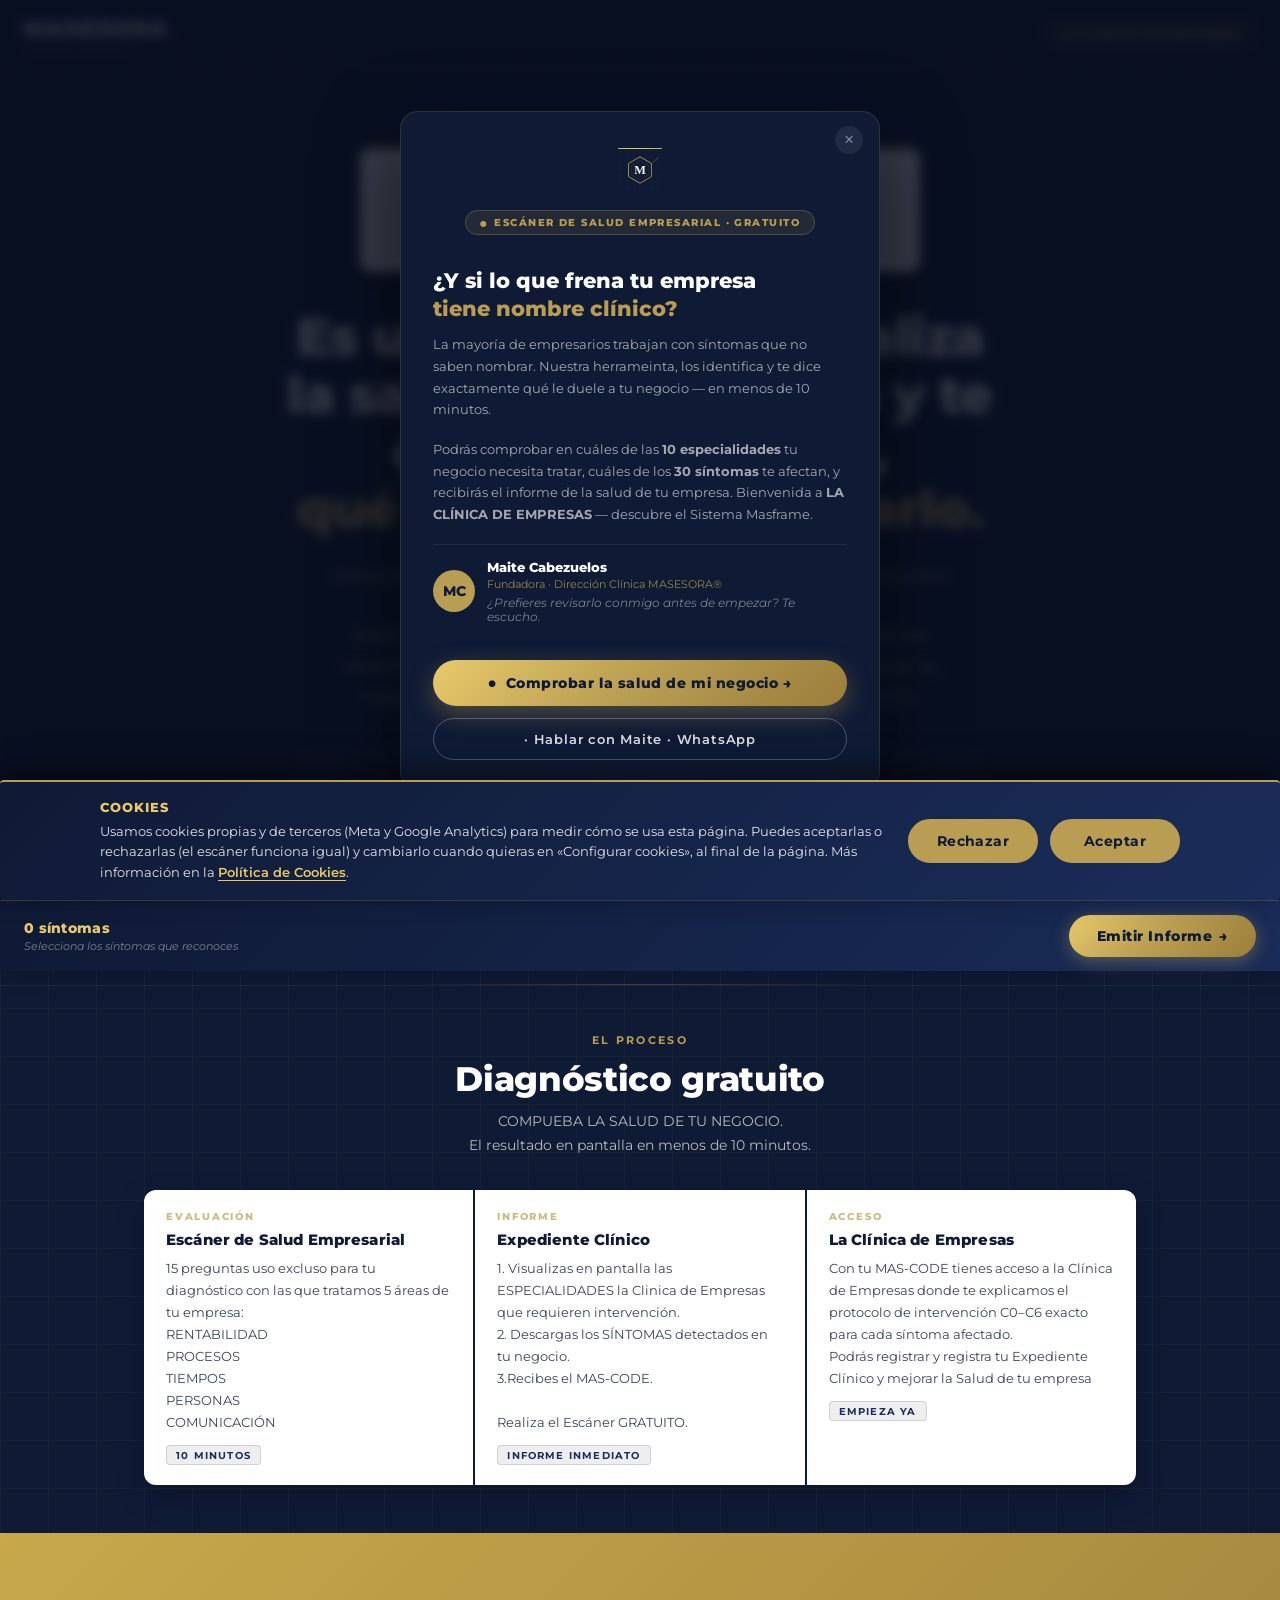
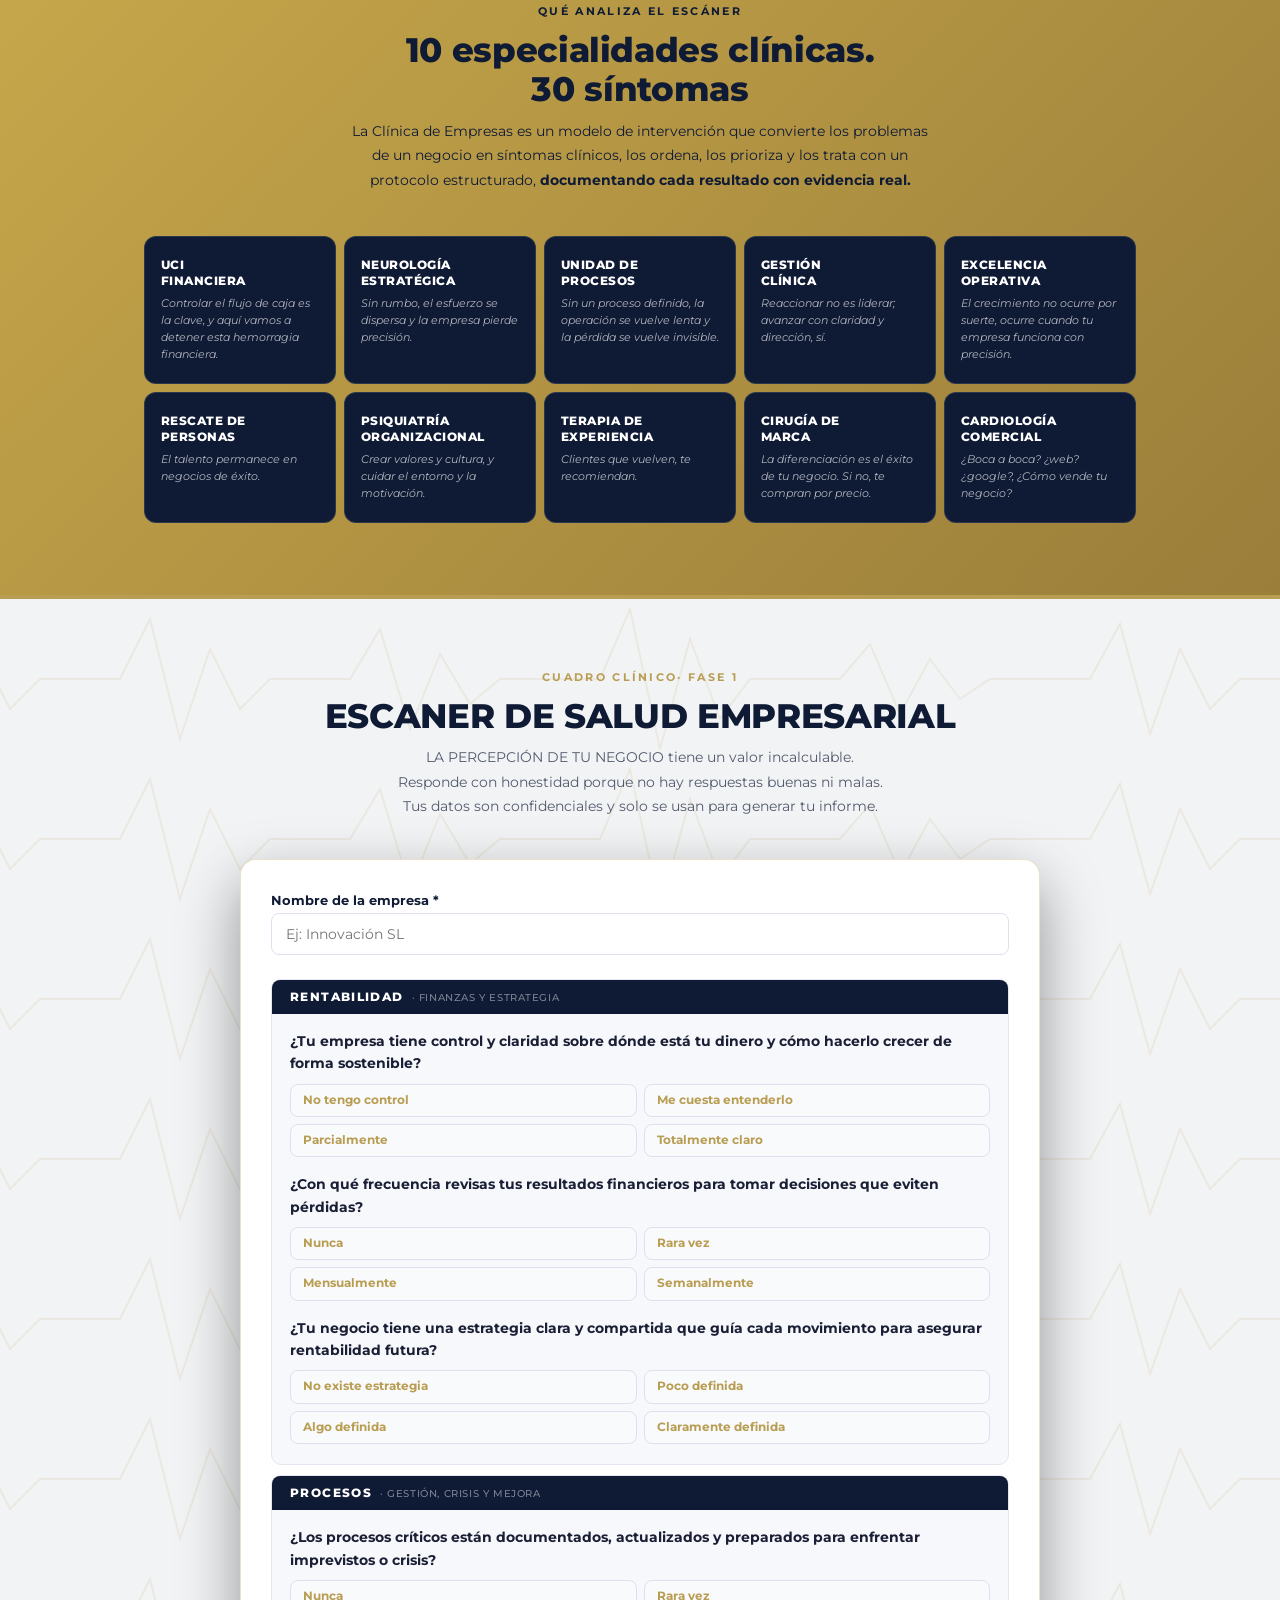
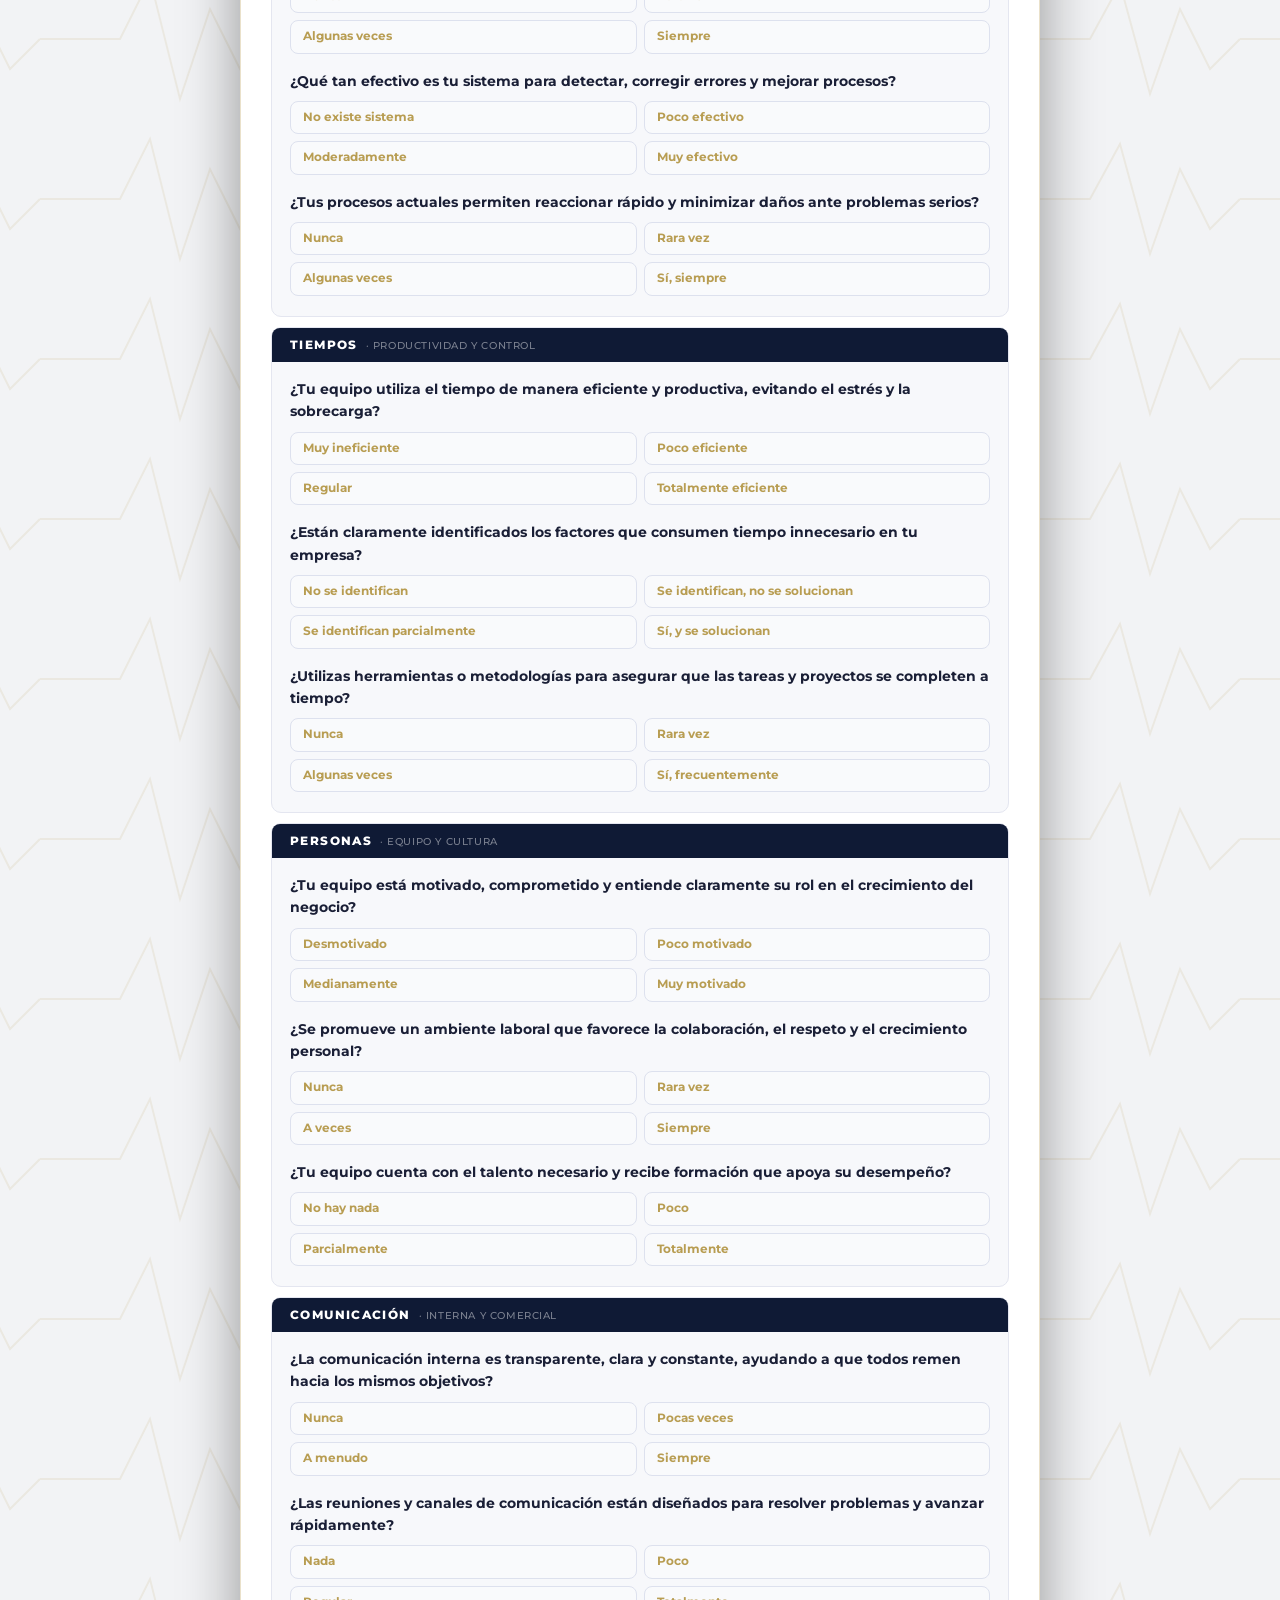
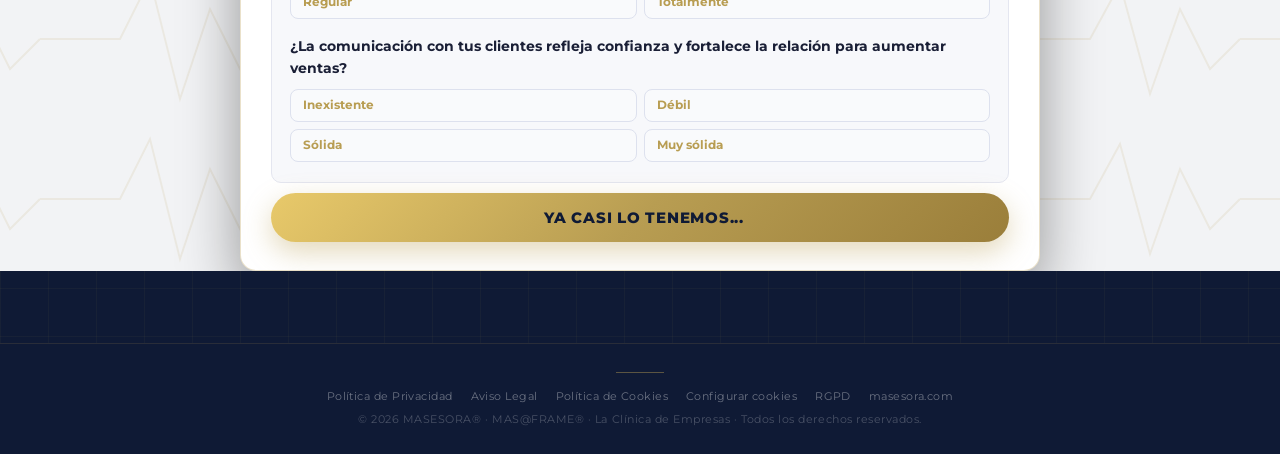
==== index.html @ 1d8f915e "fix(ese): ese_sid y los avisos de abandono solo con cookies aceptadas; empresa, email y facturacion " ====
<!DOCTYPE html>
<html lang="es">
<head>
  <meta charset="UTF-8" />
  <meta name="viewport" content="width=device-width, initial-scale=1" />
  <title>MAS@FRAME® · Escáner de Salud Empresarial — La Clínica de Empresas</title>
  <meta name="description" content="Diagnostica la salud de tu empresa en 10 minutos. 10 especialidades clínicas, informe detallado y protocolo de intervención C0–C6 gratuito. MAS@FRAME® · MASESORA®.">
  <!-- Canonical -->
  <link rel="canonical" href="https://ese-cc2u.onrender.com">

  <!-- Open Graph -->
  <meta property="og:type"        content="website">
  <meta property="og:site_name"   content="MASESORA · La Clínica de Empresas">
  <meta property="og:title"       content="MAS@FRAME® · Escáner de Salud Empresarial">
  <meta property="og:description" content="Diagnostica tu empresa en 10 minutos. 10 especialidades clínicas, informe con síntomas detectados y protocolo de intervención C0–C6. Gratuito.">
  <meta property="og:url"         content="https://ese-cc2u.onrender.com">
  <meta property="og:image"       content="https://ese-cc2u.onrender.com/social-card.png">
  <meta property="og:image:type"  content="image/png">
  <meta property="og:image:width" content="1200">
  <meta property="og:image:height"content="630">
  <meta property="og:image:alt"   content="MAS@FRAME® · Escáner de Salud Empresarial — La Clínica de Empresas">
  <meta property="og:locale"      content="es_ES">

  <!-- Twitter / X -->
  <meta name="twitter:card"        content="summary_large_image">
  <meta name="twitter:title"       content="MAS@FRAME® · Escáner de Salud Empresarial">
  <meta name="twitter:description" content="Diagnostica tu empresa en 10 minutos. 10 especialidades clínicas, informe con síntomas detectados y protocolo de intervención C0–C6. Gratuito.">
  <meta name="twitter:image"       content="https://ese-cc2u.onrender.com/social-card.png">
  <meta name="twitter:image:alt"   content="MAS@FRAME® · Escáner de Salud Empresarial">

  <!-- Theme & favicon -->
  <meta name="theme-color" content="#0F1A35">
  <link rel="icon" type="image/svg+xml" href="data:image/svg+xml,%3Csvg viewBox='0 0 100 100' xmlns='http://www.w3.org/2000/svg'%3E%3Cdefs%3E%3ClinearGradient id='g' x1='0%25' y1='100%25' x2='100%25' y2='0%25'%3E%3Cstop offset='0%25' stop-color='%239A7E3A'/%3E%3Cstop offset='50%25' stop-color='%23E8C96A'/%3E%3Cstop offset='100%25' stop-color='%23C8A84B'/%3E%3C/linearGradient%3E%3C/defs%3E%3Crect width='100' height='100' fill='%230F1A35' rx='20'/%3E%3Cpath d='M 10,78 C 10,78 13,22 24,22 C 35,22 38,58 50,58 C 62,58 65,22 76,22 C 87,22 89,78 89,78' fill='none' stroke='url(%23g)' stroke-width='5.5' stroke-linecap='round'/%3E%3C/svg%3E">

  <!-- Preload hero asset -->
  <link rel="preload" href="masframe-logo-light.svg" as="image" type="image/svg+xml">

  <!-- Fonts -->
  <link rel="preconnect" href="https://fonts.googleapis.com">
  <link rel="preconnect" href="https://fonts.gstatic.com" crossorigin>
  <link href="https://fonts.googleapis.com/css2?family=Montserrat:wght@400;500;600;700;800&display=swap" rel="stylesheet">

  <!-- Schema.org JSON-LD -->
  <script type="application/ld+json">
  {
    "@context": "https://schema.org",
    "@type": "Service",
    "name": "Escáner de Salud Empresarial MAS@FRAME®",
    "alternateName": "ESE · MAS@FRAME®",
    "description": "Diagnóstico clínico empresarial gratuito. Evalúa 10 especialidades, detecta síntomas y emite un protocolo de intervención C0–C6 personalizado.",
    "url": "https://ese-cc2u.onrender.com",
    "provider": {
      "@type": "Organization",
      "name": "MASESORA",
      "alternateName": "La Clínica de Empresas",
      "url": "https://ese-cc2u.onrender.com"
    },
    "serviceType": "Consultoría empresarial",
    "areaServed": {
      "@type": "Place",
      "name": "España"
    },
    "offers": {
      "@type": "Offer",
      "price": "0",
      "priceCurrency": "EUR",
      "availability": "https://schema.org/InStock"
    },
    "inLanguage": "es"
  }
  </script>

  <style>
/* ── TOKENS ─────────────────────────────────────────── */
:root {
  --navy:        #0F1A35;
  --navy2:       #1a2d5a;
  --gold:        #B89D52;
  --gold-l:      #D4B96A;
  --gold-s:      #E8C96A;
  --gold-d:      #9A7E3A;
  --gold-a11y:   #7A6428; /* gold sobre fondo claro — ratio 5.6:1 sobre blanco, pasa WCAG AA */
  --white:       #FFFFFF;
  --danger:      #d90033;
  --warn:        #fa8128;
  --ok:          #21ae52;
  --r:           12px;
  --font:        'Montserrat', system-ui, sans-serif;
}

/* ── SKIP NAV ────────────────────────────────────────── */
.skip-nav {
  position: absolute; top: -100px; left: 16px; z-index: 9999;
  background: var(--gold); color: var(--navy);
  font-size: .82rem; font-weight: 800; padding: 10px 18px;
  border-radius: 0 0 8px 8px; text-decoration: none;
  transition: top .18s;
}
.skip-nav:focus { top: 0; }

/* ── RESET ───────────────────────────────────────────── */
*, *::before, *::after { box-sizing: border-box; margin: 0; padding: 0; }
html { scroll-behavior: smooth; }

/* ── FOCUS VISIBLE ───────────────────────────────────── */
:focus-visible {
  outline: 2.5px solid var(--gold);
  outline-offset: 3px;
  border-radius: 4px;
}
body {
  background: var(--navy);
  background-image:
    linear-gradient(rgba(184,157,82,.05) 1px, transparent 1px),
    linear-gradient(90deg, rgba(184,157,82,.05) 1px, transparent 1px);
  background-size: 48px 48px;
  font-family: var(--font);
  color: var(--white);
  -webkit-font-smoothing: antialiased;
}
button { font-family: var(--font); cursor: pointer; }
a { text-decoration: none; }

/* ── ANIMATIONS ──────────────────────────────────────── */
@keyframes fadeUp    { from{opacity:0;transform:translateY(14px)} to{opacity:1;transform:translateY(0)} }
@keyframes waveDraw  { 0%{stroke-dashoffset:400;opacity:.3} 40%{opacity:1} 100%{stroke-dashoffset:0;opacity:.85} }
@keyframes waveDrawEco{0%{stroke-dashoffset:380;opacity:0}30%{opacity:.18}100%{stroke-dashoffset:0;opacity:.18}}
@keyframes pulseOrigin{0%,100%{r:5;opacity:.8}50%{r:7;opacity:1}}
@keyframes riseImpulse{0%{stroke-dashoffset:80;opacity:0}60%{opacity:0}100%{stroke-dashoffset:0;opacity:.75}}
@keyframes floatWave {0%,100%{transform:translateY(0)}50%{transform:translateY(-5px)}}
@keyframes spin      { to{transform:rotate(360deg)} }
@keyframes dotPulse  {0%,80%,100%{opacity:.3}40%{opacity:1}}
@keyframes bounce    {0%,100%{transform:translateY(0)}50%{transform:translateY(6px)}}
@keyframes shimmer   {0%{background-position:-400px 0}100%{background-position:400px 0}}

/* ── NAVBAR ──────────────────────────────────────────── */
.navbar {
  background: var(--navy);
  border-bottom: 1px solid rgba(184,157,82,.2);
  padding: 0 24px;
  height: 68px;
  display: flex; align-items: center; justify-content: space-between;
  position: sticky; top: 0; z-index: 900;
}
.nav-logo { display:flex; align-items:center; }
.nav-logo svg { height: 44px; width: auto; }
.nav-badge {
  padding: 5px 14px; border-radius: 999px;
  border: 1px solid rgba(184,157,82,.4);
  color: var(--gold-l); font-size: .7rem; font-weight: 700;
  letter-spacing: .12em; text-transform: uppercase;
  background: rgba(184,157,82,.08);
}

/* ── HERO ────────────────────────────────────────────── */
.hero {
  padding: 80px 24px 72px;
  max-width: 780px; margin: 0 auto;
  text-align: center;
  animation: fadeUp .7s ease both;
}
.hero-eyebrow {
  display: inline-block;
  font-size: .68rem; font-weight: 700; letter-spacing: .22em;
  text-transform: uppercase; color: var(--gold);
  margin-bottom: 24px;
  padding: 5px 16px; border-radius: 999px;
  border: 1px solid rgba(184,157,82,.3);
  background: rgba(184,157,82,.06);
}
.hero h1 {
  font-size: clamp(2rem, 4.5vw, 3.2rem);
  font-weight: 800; line-height: 1.12;
  letter-spacing: -.01em; color: var(--white);
  margin-bottom: 22px;
}
.hero h1 .gold { color: var(--gold-l); }
.hero-sub {
  font-size: clamp(.9rem, 1.5vw, 1.05rem);
  color: rgba(255,255,255,.78); line-height: 1.8;
  max-width: 620px; margin: 0 auto 40px;
}
.hero-masframe-logo {
  width: min(100%, 560px);
  height: auto;
  display: block;
  margin: 0 auto 36px;
  border-radius: 10px;
  box-shadow: 0 8px 32px rgba(0,0,0,.3);
}
.hero-scroll {
  display: inline-flex; flex-direction: column; align-items: center; gap: 10px;
  color: var(--gold-l); font-size: 1.00rem; letter-spacing: .18em;
  text-transform: uppercase; font-weight: 800;
}
.hero-scroll-arrow {
  width: 60px; height: 60px; border-radius: 50%;
  border: 1.5px solid var(--gold);
  background: rgba(184,157,82,.1);
  display: flex; align-items: center; justify-content: center;
  color: var(--gold); font-size: 2.0rem;
  animation: bounce 2s ease-in-out infinite;
}
.hero-divider {
  height: 1px;
  background: linear-gradient(90deg, transparent, rgba(184,157,82,.3), transparent);
  margin: 0 auto; max-width: 480px;
}

/* ── SECTION COMMONS ─────────────────────────────────── */
.section-inner { max-width: 1040px; margin: 0 auto; padding: 0 24px; width: 100%; box-sizing: border-box; }
.section-eyebrow {
  font-size: .66rem; font-weight: 700; letter-spacing: .22em;
  text-transform: uppercase; color: var(--gold); margin-bottom: 12px;
}
.section-title {
  font-size: clamp(1.5rem, 2.8vw, 2.1rem);
  font-weight: 800; color: var(--white);
  line-height: 1.18; letter-spacing: -.01em;
}
.section-sub {
  font-size: .9rem; color: rgba(255,255,255,.70);
  line-height: 1.7; margin-top: 10px;
}

/* ── TRUST STRIP ─────────────────────────────────────── */
.trust-strip {
  display: flex; flex-wrap: wrap; justify-content: center; gap: 20px;
  margin: 40px auto 0; max-width: 680px;
  padding: 16px 24px;
  background: rgba(255,255,255,.04);
  border-radius: var(--r);
  border: 1px solid rgba(184,157,82,.15);
}
.trust-item {
  display: flex; align-items: center; gap: 8px;
  font-size: .73rem; font-weight: 600;
  color: rgba(255,255,255,.5); letter-spacing: .05em;
}
.trust-icon { font-size: .95rem; }

/* ── CÓMO FUNCIONA ───────────────────────────────────── */
.como-funciona {
  padding: 48px 0;
  border-top: 1px solid rgba(184,157,82,.1);
}
.como-header { text-align: center; margin-bottom: 32px; }
.steps-grid {
  display: grid;
  grid-template-columns: repeat(3, 1fr);
  gap: 2px;
  background: rgba(15,26,53,.12);
  border-radius: var(--r);
  overflow: hidden;
  box-shadow: 0 12px 32px rgba(0,0,0,.2);
  width: 100%;
  box-sizing: border-box;
}
@media(max-width:900px){ .steps-grid{ grid-template-columns:1fr; } }
.step {
  background: #FFFFFF;
  padding: 22px 22px 20px;
  position: relative;
}
.step::before {
  content: '';
  position: absolute; top: 0; left: 0; right: 0;
  height: 3px;
  background: linear-gradient(90deg, var(--gold-d), var(--gold-s));
  opacity: 0; transition: opacity .3s;
}
.step:hover::before { opacity: 1; }
.step-num {
  font-size: .62rem; font-weight: 800;
  color: var(--gold); line-height: 1;
  margin-bottom: 8px; letter-spacing: .18em;
  text-transform: uppercase; opacity: .7;
}
.step-title {
  font-size: .94rem; font-weight: 800;
  color: var(--navy); margin-bottom: 8px;
  letter-spacing: .01em;
}
.step-body {
  font-size: .81rem; color: rgba(15,26,53,.82);
  line-height: 1.7;
}
.step-tag {
  display: inline-block; margin-top: 12px;
  font-size: .62rem; font-weight: 700; letter-spacing: .12em;
  text-transform: uppercase; color: var(--navy2);
  padding: 3px 9px; border-radius: 4px;
  background: rgba(15,26,53,.07); border: 1px solid rgba(15,26,53,.14);
}

/* ── ESPECIALIDADES ──────────────────────────────────── */
.especialidades-section {
  padding: 72px 0;
  background: linear-gradient(135deg, #C8A84B 0%, #9A7E3A 100%);
}
.esp-header { text-align: center; margin-bottom: 44px; }
.esp-grid {
  display: grid;
  grid-template-columns: repeat(5, 1fr);
  gap: 8px;
}
@media(max-width:900px){ .esp-grid{ grid-template-columns: repeat(3,1fr); } }
@media(max-width:560px){ .esp-grid{ grid-template-columns: repeat(2,1fr); } }
.esp-card {
  padding: 20px 16px;
  border-radius: var(--r);
  border: 1px solid rgba(255,255,255,.12);
  background: var(--navy);
  transition: border-color .2s, background .2s;
}
.esp-card:hover {
  border-color: rgba(255,255,255,.28);
  background: var(--navy2);
}
.esp-name {
  font-size: .76rem; font-weight: 800;
  color: var(--white); letter-spacing: .04em;
  text-transform: uppercase; margin-bottom: 6px;
  line-height: 1.3;
}
.esp-lema {
  font-size: .71rem; color: rgba(255,255,255,.68);
  line-height: 1.5;
  font-style: italic;
}

/* ── RADIO OPTIONS ───────────────────────────────────── */
.q-text {
  font-size: .9rem; font-weight: 700; color: #1a1f36;
  margin: 16px 0 9px; line-height: 1.55;
}
.q-text:first-of-type { margin-top: 0; }
.radio-group {
  display: grid; grid-template-columns: 1fr 1fr;
  gap: 7px; margin-bottom: 6px;
}
@media(max-width:520px){ .radio-group{ grid-template-columns: 1fr; } }
.radio-opt {
  display: flex; align-items: center;
  padding: 8px 12px; border-radius: 8px;
  border: 1.5px solid #dde1ee; background: #f9fafc;
  font-size: .74rem; color: var(--gold); font-weight: 700;
  line-height: 1.3; text-align: left; cursor: pointer;
  transition: all .15s; font-family: var(--font);
}
.radio-opt:hover { border-color: rgba(184,157,82,.5); background: #fffdf5; }
.radio-opt.selected {
  border-color: var(--gold); background: var(--navy); color: var(--gold);
}
.opt-letter { display: none; }
.radio-group.pendiente {
  outline: 2px solid #d90033;
  outline-offset: 3px;
  border-radius: 10px;
  animation: shake .35s ease;
}
@keyframes shake {
  0%,100%{ transform:translateX(0) }
  20%    { transform:translateX(-5px) }
  40%    { transform:translateX(5px) }
  60%    { transform:translateX(-4px) }
  80%    { transform:translateX(4px) }
}
.q-text.pendiente { color: #d90033; }
.q-pendiente-badge {
  display:inline-block; margin-left:7px;
  font-size:.65rem; font-weight:800; color:#fff;
  background:#d90033; border-radius:4px;
  padding:1px 6px; vertical-align:middle; letter-spacing:.04em;
}

/* ── FORM SECTION ────────────────────────────────────── */
.form-section {
  padding: 72px 0 0;
  background: #f2f3f5;
  border-top: 4px solid var(--gold);
  position: relative;
  overflow: hidden;
}
.form-section::before {
  content: '';
  position: absolute;
  top: 0; left: 0; right: 0; bottom: 0;
  background-image: url("data:image/svg+xml,%3Csvg xmlns='http://www.w3.org/2000/svg' viewBox='0 0 1200 160' preserveAspectRatio='none'%3E%3Cpolyline points='0,80 80,80 110,20 140,140 170,50 200,110 230,80 310,80 340,30 370,130 400,55 430,105 460,80 560,80 590,10 620,150 650,40 680,120 710,80 800,80 830,45 860,115 890,60 920,100 950,80 1050,80 1080,25 1110,135 1140,50 1170,110 1200,80' fill='none' stroke='%23b89d52' stroke-width='2' stroke-opacity='0.12'/%3E%3C/svg%3E");
  background-size: 1200px 160px;
  background-repeat: repeat;
  background-position: center 0;
  pointer-events: none;
  z-index: 0;
}
.form-section .section-inner,
.form-section .form-header,
.form-section > * { position: relative; z-index: 1; }
.form-section .section-eyebrow { color: var(--gold); }
.form-section .section-title { color: var(--navy); }
.form-section .section-sub { color: rgba(15,26,53,.7); }
.form-header { text-align: center; margin-bottom: 40px; }
.form-header .section-sub { max-width: 520px; margin: 10px auto 0; }

.card-form {
  background: var(--white); border-radius: 16px;
  border: 1px solid rgba(184,157,82,.3);
  box-shadow: 0 24px 60px rgba(0,0,0,.4);
  padding: 32px 30px 28px;
  max-width: 800px; margin: 0 auto;
}
@media(max-width:600px){ .card-form{ padding:22px 18px 18px; } }

.empresa-box { margin-bottom: 24px; }
.empresa-box label {
  display: block; font-weight: 700; font-size: .82rem;
  color: var(--navy); margin-bottom: 5px;
}
.empresa-box label + label { margin-top: 14px; }
.inp {
  width: 100%; padding: 11px 14px;
  border-radius: 8px; border: 1.5px solid #dde1ee;
  font-size: .9rem; color: var(--navy);
  font-family: var(--font); outline: none;
  transition: border-color .18s;
}
.inp:focus { border-color: var(--navy2); box-shadow: 0 0 0 3px rgba(26,45,90,.1); }

.form-area {
  border-radius: 10px; background: #f7f8fb;
  padding: 16px 18px 14px; margin-bottom: 10px;
  border: 1.5px solid #e4e6f0;
}
.form-area-title {
  font-size: .72rem; font-weight: 800; letter-spacing: .12em;
  text-transform: uppercase; color: var(--white);
  background: var(--navy); border-radius: 8px 8px 0 0;
  margin: -16px -18px 16px; padding: 10px 18px;
  display: flex; align-items: baseline; gap: 8px;
}
.form-area-sub {
  font-size: .62rem; font-weight: 500; letter-spacing: .06em;
  color: rgba(255,255,255,.45); text-transform: uppercase;
}
.form-area label {
  display: block; font-weight: 600; font-size: .79rem;
  color: #333; margin-bottom: 5px;
}
.sel {
  width: 100%; padding: 9px 12px;
  border-radius: 8px; border: 1.5px solid #dde1ee;
  font-size: .82rem; color: var(--navy);
  background: var(--white); font-family: var(--font);
  outline: none; margin-bottom: 12px; cursor: pointer;
  -webkit-appearance: none; appearance: none;
  background-image: url("data:image/svg+xml,%3Csvg width='10' height='6' viewBox='0 0 10 6' xmlns='http://www.w3.org/2000/svg'%3E%3Cpath d='M0 0l5 6 5-6z' fill='%23999'/%3E%3C/svg%3E");
  background-repeat: no-repeat;
  background-position: right 12px center;
  padding-right: 32px;
}
.sel:focus { border-color: var(--gold); box-shadow: 0 0 0 3px rgba(184,157,82,.12); }
.sel:last-child { margin-bottom: 0; }

/* ── FACT SCREEN ─────────────────────────────────────── */
#factScreen { display:none; max-width:600px; margin:48px auto; padding:0 24px; }
.fact-card {
  background:var(--white); border-radius:16px;
  border:1px solid rgba(184,157,82,.3);
  box-shadow:0 24px 60px rgba(0,0,0,.4);
  padding:40px 36px; text-align:center;
}
.fact-empresa-name {
  font-size:.72rem; font-weight:800; color:var(--gold-a11y);
  letter-spacing:.14em; text-transform:uppercase; margin-bottom:22px;
}
.fact-title {
  font-size:1.25rem; font-weight:800; color:var(--navy);
  line-height:1.3; margin-bottom:8px;
}
.fact-sub {
  font-size:.84rem; color:rgba(15,26,53,.55);
  line-height:1.65; margin-bottom:28px;
}
.fact-opts {
  display:grid; grid-template-columns:1fr 1fr; gap:8px; margin-bottom:28px;
}
@media(max-width:420px){ .fact-opts{ grid-template-columns:1fr; } }
.fact-opt {
  padding:15px 12px; border-radius:10px;
  border:1.5px solid #dde1ee; background:#f9fafc;
  font-size:.83rem; color:var(--navy); font-weight:700;
  cursor:pointer; transition:all .15s; font-family:var(--font); line-height:1.3;
}
.fact-opt:hover { border-color:#aab4d4; background:#eef1fa; }
.fact-opt.selected { border-color:var(--navy); background:var(--navy); color:var(--white); }
.fact-note { font-size:.7rem; color:rgba(15,26,53,.38); margin:-10px 0 22px; }

/* ── SCROLL REVEAL ───────────────────────────────────── */
.reveal {
  opacity:0; transform:translateY(28px);
  transition: opacity .65s ease, transform .65s ease;
}
.reveal.visible { opacity:1; transform:translateY(0); }
.reveal-d1 { transition-delay:.1s; }
.reveal-d2 { transition-delay:.2s; }
.reveal-d3 { transition-delay:.3s; }
.reveal-d4 { transition-delay:.35s; }
.reveal-d5 { transition-delay:.42s; }

.btn-primary {
  width: 100%;
  background: linear-gradient(135deg, var(--gold-s), var(--gold), var(--gold-d));
  border: none; border-radius: 999px;
  padding: 15px 22px; font-size: .95rem; font-weight: 800;
  color: var(--navy); letter-spacing: .05em; text-transform: uppercase;
  display: inline-flex; align-items: center; justify-content: center; gap: 8px;
  box-shadow: 0 10px 28px rgba(184,157,82,.4);
  transition: transform .15s, box-shadow .15s;
}
.btn-primary:hover  { transform: translateY(-2px); box-shadow: 0 14px 34px rgba(184,157,82,.55); }
.btn-primary:active { transform: translateY(0); }
.btn-primary:disabled { opacity: .6; cursor: default; transform: none; box-shadow: none; }
.spinner { display:inline-block; width:16px; height:16px; border-radius:50%; border:2px solid rgba(15,26,53,.3); border-top-color:var(--navy); animation:spin .9s linear infinite; }

/* ── NIVEL 2 ─────────────────────────────────────────── */
#nivel2Section { display:none; max-width:800px; margin:48px auto 0; padding:0 24px 80px; }
.nivel2-header { text-align:center; margin-bottom:36px; }
.nivel2-header h3 { font-size:1.45rem; font-weight:800; color:var(--white); margin:8px 0 10px; line-height:1.3; }
.nivel2-header p  { font-size:.86rem; color:rgba(255,255,255,.68); line-height:1.7; max-width:560px; margin:0 auto; }

/* Contador sticky */
.nivel2-counter {
  position:sticky; top:68px; z-index:200;
  background:linear-gradient(90deg, rgba(15,26,53,.97), rgba(26,45,90,.97));
  border-bottom:1px solid rgba(184,157,82,.2);
  padding:11px 20px;
  display:flex; align-items:center; justify-content:space-between;
  border-radius:0 0 10px 10px;
  opacity:0; pointer-events:none;
  transition:opacity .3s;
  backdrop-filter:blur(8px);
}
.nivel2-counter.activo { opacity:1; pointer-events:auto; }
.nivel2-counter-label { font-size:.72rem; font-weight:600; color:rgba(255,255,255,.72); letter-spacing:.06em; }
.nivel2-counter-val { font-size:1rem; font-weight:800; color:var(--gold-s); }

/* Separadores de grupo — F: más limpios y discretos */
.nivel2-grupo-label {
  display:flex; align-items:center; gap:8px;
  margin:22px 0 8px;
  font-size:.61rem; font-weight:700; letter-spacing:.16em; text-transform:uppercase;
  opacity:.7;
}
.nivel2-grupo-label.critico    { color:#ff8fa3; }
.nivel2-grupo-label.recomendado{ color:#ffbe7a; }
.nivel2-grupo-sep {
  flex:1; height:1px;
}
.nivel2-grupo-sep.critico    { background:linear-gradient(90deg,rgba(217,0,51,.25),transparent); }
.nivel2-grupo-sep.recomendado{ background:linear-gradient(90deg,rgba(250,129,40,.2),transparent); }

/* Bloques — E: animación entrada */
@keyframes bloqueFadeIn {
  from { opacity:0; transform:translateY(16px); }
  to   { opacity:1; transform:translateY(0); }
}
.nivel2-bloque {
  margin-bottom:10px; border-radius:12px; overflow:hidden;
  border:1px solid rgba(255,255,255,.08);
  animation: bloqueFadeIn .45s ease both;
}
/* D: headers limpios — fondo mínimo, acento izquierdo */
.nivel2-bloque-header { padding:14px 18px; display:flex; align-items:center; gap:10px; }
.nivel2-bloque-header.critico {
  background:rgba(217,0,51,.06);
  border-bottom:1px solid rgba(217,0,51,.18);
  box-shadow:inset 4px 0 0 #d90033;
}
.nivel2-bloque-header.recomendado {
  background:rgba(250,129,40,.06);
  border-bottom:1px solid rgba(250,129,40,.18);
  box-shadow:inset 4px 0 0 #fa8128;
}
.nivel2-bloque-header-inner { flex:1; min-width:0; }
.nivel2-bloque-nombre { display:block; font-size:.77rem; font-weight:800; color:var(--white); text-transform:uppercase; letter-spacing:.07em; }
/* G: tagline emocional bajo el nombre */
.nivel2-bloque-tagline {
  display:block; margin-top:4px;
  font-size:.67rem; color:rgba(255,255,255,.42);
  font-style:italic; font-weight:500; line-height:1.4;
}
.nivel2-bloque-badge  { font-size:.62rem; font-weight:700; padding:3px 10px; border-radius:20px; letter-spacing:.08em; text-transform:uppercase; flex-shrink:0; }
.nivel2-bloque-badge.critico     { background:rgba(217,0,51,.18);    color:#ff8fa3; border:1px solid rgba(217,0,51,.3); }
.nivel2-bloque-badge.recomendado { background:rgba(250,129,40,.14); color:#ffbe7a; border:1px solid rgba(250,129,40,.28); }

/* C: barra sticky inferior */
.nivel2-barra-sticky {
  position:fixed; bottom:0; left:0; right:0; z-index:400;
  background:linear-gradient(135deg,rgba(15,26,53,.97),rgba(26,45,90,.97));
  border-top:1px solid rgba(184,157,82,.28);
  padding:14px 24px;
  display:flex; align-items:center; justify-content:space-between; gap:16px;
  transform:translateY(100%);
  transition:transform .38s cubic-bezier(.22,1,.36,1);
  backdrop-filter:blur(12px);
  box-shadow:0 -8px 32px rgba(0,0,0,.45);
}
.nivel2-barra-sticky.activa { transform:translateY(0); }
.nivel2-barra-info { display:flex; flex-direction:column; gap:2px; min-width:0; }
.nivel2-barra-count {
  font-size:.88rem; font-weight:800; color:var(--gold-s);
  letter-spacing:.02em;
}
.nivel2-barra-msg {
  font-size:.69rem; color:rgba(255,255,255,.45);
  font-style:italic;
}
.btn-nivel2-barra {
  background:linear-gradient(135deg,var(--gold-s),var(--gold),var(--gold-d));
  color:var(--navy); border:none; border-radius:999px;
  padding:12px 28px; font-size:.88rem; font-weight:800;
  letter-spacing:.04em; cursor:pointer; white-space:nowrap;
  font-family:var(--font); transition:all .18s;
  box-shadow:0 4px 18px rgba(184,157,82,.45);
  display:flex; align-items:center; gap:7px;
  flex-shrink:0;
}
.btn-nivel2-barra:hover { transform:translateY(-2px); box-shadow:0 8px 24px rgba(184,157,82,.6); }
@media(max-width:480px){
  .nivel2-barra-sticky { padding:12px 16px; }
  .btn-nivel2-barra { padding:11px 20px; font-size:.82rem; }
  .nivel2-barra-count { font-size:.82rem; }
}

/* Selección — flash micro-animación */
@keyframes selectFlash {
  0%   { box-shadow:0 0 0 0 rgba(184,157,82,.5); }
  60%  { box-shadow:0 0 0 8px rgba(184,157,82,0); }
  100% { box-shadow:0 3px 12px rgba(184,157,82,.2); }
}
.nivel2-sintoma-item.selected { animation:selectFlash .38s ease; }

/* Síntomas — card seleccionable sin checkbox */
.nivel2-sintomas { padding:8px 10px; display:flex; flex-direction:column; gap:5px; background:rgba(255,255,255,.02); }
.nivel2-sintoma-item {
  display:flex; align-items:flex-start;
  padding:14px 16px; border-radius:9px;
  border:1.5px solid rgba(15,26,53,.12);
  cursor:pointer; transition:border-color .18s, background .18s, box-shadow .18s;
  background:#ffffff;
  user-select:none;
  box-shadow:0 1px 4px rgba(15,26,53,.06);
  position:relative;
}
.nivel2-sintoma-item:hover {
  border-color:rgba(184,157,82,.5);
  background:#fffdf5;
  box-shadow:0 3px 10px rgba(184,157,82,.15);
}
.nivel2-sintoma-item.selected {
  border-color:var(--gold);
  background:linear-gradient(135deg,#fffdf0,#fff8e1);
  box-shadow:inset 3px 0 0 var(--gold), 0 3px 12px rgba(184,157,82,.18);
}
/* Pill "identificado" en esquina — solo al seleccionar */
.nivel2-sintoma-item::after {
  content:'✦ identificado';
  position:absolute; top:10px; right:12px;
  font-size:.58rem; font-weight:800; letter-spacing:.08em; text-transform:uppercase;
  color:var(--gold); opacity:0; transition:opacity .2s;
  font-family:var(--font);
}
.nivel2-sintoma-item.selected::after { opacity:1; }
.nivel2-sintoma-texto  { font-size:.85rem; color:var(--navy); line-height:1.58; flex:1; padding-right:80px; }
.nivel2-sintoma-nombre { display:block; font-size:.72rem; font-weight:800; color:var(--navy); margin-top:7px; letter-spacing:.05em; text-transform:uppercase; text-align:right; }
.nivel2-sintoma-id-tag { font-size:.6rem; font-weight:700; color:var(--gold); letter-spacing:.1em; text-transform:uppercase; margin-right:5px; opacity:.85; }

.nivel2-footer { text-align:center; margin:36px 0 0; padding-bottom:16px; }
.btn-nivel2 {
  background:linear-gradient(135deg,var(--gold-s),var(--gold),var(--gold-d));
  color:var(--navy); border:none; border-radius:999px;
  padding:16px 52px; font-size:.94rem; font-weight:800;
  letter-spacing:.05em; text-transform:uppercase;
  cursor:pointer; transition:all .18s;
  box-shadow:0 8px 24px rgba(184,157,82,.4);
}
.btn-nivel2:hover { transform:translateY(-2px); box-shadow:0 12px 30px rgba(184,157,82,.55); }
.nivel2-aviso-cero {
  display:none; margin-top:14px;
  padding:10px 16px; border-radius:8px;
  background:rgba(250,129,40,.12); border:1px solid rgba(250,129,40,.3);
  font-size:.78rem; color:#ffbe7a; text-align:center;
}

/* ── DIAGNOSTIC OVERLAY ──────────────────────────────── */
#diagnosticOverlay {
  position:fixed; inset:0; z-index:9999;
  background:var(--navy);
  display:flex; flex-direction:column; align-items:center; justify-content:center;
  opacity:0; pointer-events:none; transition:opacity .4s;
}
#diagnosticOverlay.active { opacity:1; pointer-events:all; }
#overlayCanvas { width:100%; max-width:560px; height:72px; }
.overlay-text-1 { font-size:clamp(1.2rem,3vw,1.7rem); font-weight:800; color:var(--white); margin:22px 0 8px; text-align:center; }
.overlay-text-2 { font-size:.76rem; color:var(--gold); letter-spacing:.22em; text-transform:uppercase; font-weight:600; text-align:center; }
.overlay-dots span { display:inline-block; width:8px; height:8px; border-radius:50%; background:var(--gold); margin:0 4px; opacity:.3; animation:dotPulse 1.4s ease-in-out infinite; }
.overlay-dots span:nth-child(2){ animation-delay:.3s; }
.overlay-dots span:nth-child(3){ animation-delay:.6s; }

/* ── INFORME CLÍNICO ─────────────────────────────────── */
#informeSection { display:none; max-width:800px; margin:48px auto 0; padding:0 24px; }

/* Banner cabecera informe — reemplaza informe-header */
.informe-banner {
  position:relative;
  border-radius:14px 14px 0 0;
  overflow:hidden;
  border:1px solid rgba(184,157,82,.3);
  border-bottom:none;
}
.informe-banner-svg {
  display:block; width:100%; height:auto; min-height:110px;
}
.informe-banner-data {
  position:absolute; right:24px; top:50%; transform:translateY(-50%);
  text-align:right;
}
.informe-empresa-label { font-size:.58rem; color:rgba(255,255,255,.4); letter-spacing:.18em; text-transform:uppercase; }
.informe-empresa-name  { font-size:.9rem; font-weight:800; color:var(--white); letter-spacing:.04em; margin-top:2px; }
.informe-exp-meta  { display:flex; align-items:center; gap:6px; flex-wrap:nowrap; justify-content:flex-end; margin-top:4px; }
.informe-exp-num  { font-size:.65rem; color:var(--gold); letter-spacing:.1em; text-transform:uppercase; font-weight:700; white-space:nowrap; }
.informe-exp-sep  { font-size:.65rem; color:rgba(255,255,255,.22); }
.informe-exp-fecha{ font-size:.65rem; color:rgba(255,255,255,.4); white-space:nowrap; }

.informe-body {
  background:var(--white);
  border:1px solid rgba(184,157,82,.25); border-top:none;
  border-radius:0 0 14px 14px;
  box-shadow:0 24px 56px rgba(0,0,0,.4);
}
.informe-global { padding:24px 26px 20px; border-bottom:1px solid #f0ece4; }
.informe-global-label  { font-size:.64rem; color:#aaa; letter-spacing:.18em; text-transform:uppercase; font-weight:700; margin-bottom:8px; }
.informe-estado-badge  { display:inline-flex; align-items:center; gap:10px; padding:8px 18px; border-radius:999px; font-weight:800; font-size:.9rem; }
.informe-estado-badge.critico    { background:#fff0f3; color:#d90033; border:1.5px solid rgba(217,0,51,.22); }
.informe-estado-badge.urgente    { background:#fff4ec; color:#c96000; border:1.5px solid rgba(250,129,40,.28); }
.informe-estado-badge.recomendado{ background:#fffaec; color:#9c7200; border:1.5px solid rgba(184,157,82,.32); }
.informe-estado-badge.aceptable  { background:#f0faf4; color:#21ae52; border:1.5px solid rgba(33,174,82,.22); }
.informe-hallazgo-global { margin-top:12px; font-size:.86rem; color:#444; line-height:1.75; }

.informe-divider { height:2px; background:linear-gradient(90deg,var(--gold),transparent); margin:0 26px; opacity:.3; }
.informe-transicion {
  margin:0 22px 20px;
  padding:20px 22px;
  background:linear-gradient(135deg,#0f1a35 0%,#1a2d5a 100%);
  border-radius:12px;
  border-left:4px solid var(--gold);
}
.informe-transicion-title {
  font-size:1.05rem; font-weight:800; color:#fff;
  line-height:1.4; margin-bottom:8px;
}
.informe-transicion-sub {
  font-size:.84rem; color:rgba(255,255,255,.7);
  line-height:1.65; margin-bottom:14px;
}
.informe-transicion-contador {
  display:flex; gap:16px; flex-wrap:wrap;
}
.informe-contador-pill {
  background:rgba(184,157,82,.18); border:1px solid rgba(184,157,82,.35);
  border-radius:20px; padding:5px 14px;
  font-size:.75rem; font-weight:700; color:var(--gold-a11y);
  letter-spacing:.05em;
}
.informe-esp-sec-header { padding:18px 26px 10px; }
.informe-esp-sec-title { font-size:1rem; font-weight:800; color:var(--navy); }
.informe-esp-sec-sub   { font-size:.78rem; color:#999; margin-top:2px; }
.informe-sin-sintomas-card {
  padding:16px 18px;
  background:#fffbf2;
  border-left:3px solid #e8a020;
  display:flex; flex-direction:column; gap:8px;
}
.informe-sin-sintomas-card p {
  font-size:.86rem; color:#5a4010; line-height:1.6; margin:0;
}
.informe-sin-sintomas-btn {
  display:inline-block; align-self:flex-start;
  background:none; border:1.5px solid #e8a020; border-radius:20px;
  padding:6px 16px; font-size:.75rem; font-weight:700;
  color:#b87a10; cursor:pointer; font-family:var(--font);
  text-decoration:none; transition:all .18s;
}
.informe-sin-sintomas-btn:hover { background:#e8a020; color:#fff; }

.informe-esp-block  { margin:0 22px 14px; border:1px solid #eae6de; border-radius:11px; overflow:hidden; }
.informe-esp-header { padding:12px 18px; display:flex; align-items:center; gap:12px; border-bottom:1px solid #f0ece4; }
.informe-esp-header.critico    { background:#fff8fa; }
.informe-esp-header.recomendado{ background:#fffcf8; }
.informe-esp-emoji  { font-size:1.05rem; flex-shrink:0; }
.informe-esp-nombre { font-weight:800; font-size:.88rem; color:var(--navy); flex:1; letter-spacing:.03em; }
.informe-esp-score  { font-size:.74rem; font-weight:700; padding:3px 10px; border-radius:999px; }
.informe-esp-score.critico    { background:rgba(217,0,51,.1);   color:#d90033; }
.informe-esp-score.recomendado{ background:rgba(250,129,40,.1); color:#fa8128; }

.informe-esp-body  { padding:14px 18px 16px; }
.informe-hallazgos-label { font-size:.63rem; font-weight:700; color:#bbb; letter-spacing:.18em; text-transform:uppercase; margin-bottom:8px; }
.informe-hallazgo-item {
  display:flex; flex-direction:column; gap:0;
  border-radius:12px; overflow:hidden;
  border:1px solid rgba(15,26,53,.12);
  margin-bottom:14px;
  box-shadow:0 2px 12px rgba(15,26,53,.07);
}
.informe-sintoma-badge {
  font-size:.6rem; font-weight:800; color:rgba(255,255,255,.6);
  letter-spacing:.14em; text-transform:uppercase;
  padding:7px 16px 6px;
  background:var(--navy);
  display:block;
}
.informe-hallazgo-problema { display:none; }
.informe-impact-treatment {
  display:block;
  padding:16px 20px 14px;
  background:#fff;
  font-size:1.02rem; color:var(--navy); font-weight:700;
  line-height:1.6;
  border-left:4px solid var(--gold);
  display:block; margin-bottom:3px;
}
.informe-no-sintomas { font-size:.8rem; color:var(--gold-a11y); font-weight:700; margin-bottom:4px; line-height:1.65; padding:10px 14px; }

.informe-saludables { margin:0 22px 22px; padding:14px 18px; border-radius:11px; background:#f4faf6; border:1px solid rgba(33,174,82,.18); }
.informe-saludables-title { font-size:.82rem; font-weight:700; color:var(--ok); margin-bottom:8px; }
.informe-saludables-list { display:flex; flex-wrap:wrap; gap:6px; }
.informe-saludable-pill { padding:4px 12px; border-radius:999px; background:rgba(33,174,82,.1); font-size:.74rem; color:var(--ok); font-weight:600; border:1px solid rgba(33,174,82,.18); }

.informe-actions {
  padding:16px 22px; border-top:1px solid #f0ece4;
  display:flex; gap:12px; flex-wrap:wrap; align-items:center; justify-content:space-between;
}
.btn-pdf {
  display:inline-flex; align-items:center; gap:8px; padding:10px 20px;
  border-radius:999px; border:2px solid var(--navy); background:#fff;
  color:var(--navy); font-weight:700; font-size:.82rem; cursor:pointer;
  transition:all .15s;
}
.btn-pdf:hover { background:var(--navy); color:#fff; }
.informe-firma {
  padding:10px 22px; border-top:1px solid #f5f0e8;
  display:flex; align-items:center; justify-content:space-between;
  background:#fafaf8; border-radius:0 0 14px 14px;
}
.informe-firma-text { font-size:.68rem; color:#bbb; font-style:italic; }
.informe-firma-seal { font-size:.66rem; color:var(--gold-a11y); font-weight:700; letter-spacing:.12em; text-transform:uppercase; }

/* ── EMAIL GATE ───────────────────────────────────────── */
#ctaEmailWrapper { display:none; max-width:800px; margin:32px auto 0; padding:0 24px; }
.cta-email-card {
  background:linear-gradient(135deg,var(--navy),var(--navy2));
  border-radius:18px; padding:40px 28px 32px;
  position:relative; overflow:hidden;
  box-shadow:0 22px 50px rgba(0,0,0,.5);
  border:1px solid rgba(184,157,82,.28);
}
.cta-email-card::before {
  content:''; position:absolute;
  width:220px; height:220px; border-radius:50%;
  background:rgba(184,157,82,.07);
  top:-70px; right:-60px;
}
.cta-email-inner { position:relative; text-align:center; max-width:560px; margin:0 auto; }
.cta-email-eyebrow { font-size:.64rem; color:var(--gold); letter-spacing:.2em; text-transform:uppercase; font-weight:700; margin-bottom:10px; }
.cta-email-inner h3 { font-size:1.5rem; font-weight:800; color:var(--white); margin:0 0 8px; }
.cta-email-inner p { color:rgba(255,255,255,.65); font-size:.86rem; line-height:1.75; margin:0 0 22px; }
.cta-legal-check { display:flex; align-items:flex-start; gap:10px; text-align:left; margin-bottom:18px; font-size:.75rem; color:rgba(255,255,255,.6); line-height:1.55; }
.cta-legal-check input { margin-top:2px; flex-shrink:0; accent-color:var(--gold); cursor:pointer; }
.cta-legal-check a { color:var(--gold); text-decoration:underline; }
.cta-email-form { display:flex; flex-wrap:wrap; gap:10px; justify-content:center; margin-bottom:8px; }
.cta-email-input {
  flex:1; min-width:220px; padding:13px 18px; border-radius:999px;
  border:2px solid rgba(184,157,82,.4); background:rgba(255,255,255,.07);
  color:var(--white); font-size:.9rem; outline:none; font-family:var(--font);
}
.cta-email-input::placeholder { color:rgba(255,255,255,.4); }
.cta-email-input:focus { border-color:var(--gold); background:rgba(255,255,255,.1); }
.btn-enviar {
  border-radius:999px; border:none; padding:13px 26px; font-size:.9rem;
  background:linear-gradient(135deg,var(--gold-s),var(--gold),var(--gold-d));
  color:var(--navy); font-weight:800; cursor:pointer; white-space:nowrap;
  font-family:var(--font); letter-spacing:.04em;
  display:inline-flex; align-items:center; gap:6px;
  transition:transform .12s, box-shadow .12s;
}
.btn-enviar:hover { transform:translateY(-1px); box-shadow:0 10px 24px rgba(184,157,82,.4); }
.btn-enviar:disabled { opacity:.6; cursor:default; transform:none; }

/* ── ACTIVATION BOX ──────────────────────────────────── */
#activationBox {
  display:none; margin-top:24px;
  background:rgba(255,255,255,.06); border-radius:14px;
  padding:24px 22px 20px; border:1px solid rgba(184,157,82,.25);
}
.activation-eyebrow { font-size:.62rem; color:var(--gold); font-weight:700; letter-spacing:.18em; text-transform:uppercase; margin-bottom:10px; }
#codigoExc {
  font-size:2rem; font-weight:800; color:var(--white);
  letter-spacing:.28em; font-family:monospace;
  margin:8px 0;
}
.codigo-copy-row { display:flex; align-items:center; justify-content:center; gap:10px; margin:6px 0 16px; }
.btn-copy {
  padding:5px 14px; border-radius:999px; border:1px solid rgba(184,157,82,.4);
  background:rgba(184,157,82,.1); color:var(--gold-l);
  font-size:.72rem; font-weight:700; cursor:pointer;
  font-family:var(--font); letter-spacing:.06em;
  transition:background .15s;
}
.btn-copy:hover { background:rgba(184,157,82,.2); }
#emailAviso { font-size:.8rem; color:rgba(255,255,255,.65); line-height:1.6; margin-bottom:18px; }
.btn-clinica {
  display:flex; align-items:center; justify-content:center; gap:10px;
  width:100%; padding:15px 24px; border-radius:999px;
  background:linear-gradient(135deg,var(--gold-s),var(--gold),var(--gold-d));
  color:var(--navy); font-size:.94rem; font-weight:800;
  text-decoration:none; letter-spacing:.04em;
  box-shadow:0 10px 28px rgba(184,157,82,.4);
  font-family:var(--font); transition:transform .15s;
}
.btn-clinica:hover { transform:translateY(-2px); color:var(--navy); }

/* ── CTA FINAL ───────────────────────────────────────── */
#ctaFinalWrapper { display:none; max-width:800px; margin:16px auto 0; padding:0 24px; }
.cta-final-card {
  background:var(--navy); border-radius:14px; padding:20px 24px;
  display:grid; grid-template-columns:minmax(0,2.2fr) minmax(0,1.4fr);
  gap:16px; align-items:center;
  box-shadow:0 16px 40px rgba(0,0,0,.35);
  border:1px solid rgba(184,157,82,.2);
}
@media(max-width:680px){ .cta-final-card{ grid-template-columns:1fr; text-align:center; } }
.cta-final-title { font-size:.96rem; font-weight:800; margin-bottom:5px; }
.cta-final-text  { font-size:.8rem; color:rgba(255,255,255,.65); margin-bottom:3px; }
.cta-final-note  { font-size:.72rem; color:rgba(255,255,255,.4); }
.cta-final-actions { text-align:right; }
@media(max-width:680px){ .cta-final-actions{ text-align:center; } }
.btn-whatsapp {
  text-decoration:none; display:inline-flex; align-items:center; gap:8px;
  padding:10px 20px; border-radius:999px;
  border:1px solid #25D366; color:var(--navy); background:#e7f9f0;
  font-weight:700; font-size:.84rem; font-family:var(--font);
}
.cta-final-sub { margin-top:6px; font-size:.72rem; color:rgba(255,255,255,.45); text-align:right; }
@media(max-width:680px){ .cta-final-sub{ text-align:center; } }

/* ── FOOTER ──────────────────────────────────────────── */
.site-footer {
  margin-top: 72px;
  background:var(--navy); border-top:1px solid rgba(184,157,82,.15);
  padding:28px 26px; text-align:center;
}
.footer-divider { display:block; width:48px; height:1px; background:rgba(184,157,82,.45); margin:0 auto 16px; }
.footer-links { display:flex; flex-wrap:wrap; gap:18px; justify-content:center; margin-bottom:10px; }
.footer-links a { color:rgba(255,255,255,.38); font-size:.7rem; letter-spacing:.04em; transition:color .15s; }
.footer-links a:hover { color:var(--gold); }
.footer-copy { font-size:.66rem; color:rgba(255,255,255,.24); letter-spacing:.05em; }

/* ── LEGAL MODAL ─────────────────────────────────────── */
#legalModal { display:none; position:fixed; inset:0; z-index:10001; background:rgba(0,0,0,.75); align-items:center; justify-content:center; padding:20px; }
#legalModal.open { display:flex; }
.legal-box { background:#fff; border-radius:16px; max-width:580px; width:100%; max-height:82vh; overflow-y:auto; padding:28px 24px; box-shadow:0 30px 60px rgba(0,0,0,.5); }
.legal-header { display:flex; align-items:center; justify-content:space-between; margin-bottom:18px; }
.legal-title { font-size:1.05rem; font-weight:800; color:var(--navy); }
.legal-close { width:30px;height:30px;border-radius:50%;border:1px solid #e0e0e0;background:#f5f5f5;display:flex;align-items:center;justify-content:center;cursor:pointer;font-size:.9rem;color:#666;flex-shrink:0; }
.legal-tabs { display:flex; gap:7px; margin-bottom:18px; flex-wrap:wrap; }
.legal-tab { padding:5px 13px; border-radius:999px; font-size:.74rem; font-weight:700; border:1px solid #d0d4e0; background:#f8f9fb; color:#666; cursor:pointer; transition:all .15s; font-family:var(--font); }
.legal-tab.active { background:var(--navy); color:#fff; border-color:var(--navy); }
.legal-tab-content { display:none; font-size:.8rem; color:#555; line-height:1.8; }
.legal-tab-content.active { display:block; }
.legal-tab-content h4 { font-size:.86rem; color:var(--navy); margin:16px 0 6px; font-weight:800; }

/* ── RESPONSIVE ──────────────────────────────────────── */
@media(max-width:480px){
  /* Navbar */
  .navbar { padding: 0 16px; height: 60px; }
  .nav-logo svg { height: 36px; }
  .nav-badge { font-size: .6rem; padding: 4px 10px; }

  /* Hero */
  .hero { padding: 48px 18px 56px; }
  .hero h1 { font-size: 1.7rem; }
  .hero-sub { font-size: .85rem; margin-bottom: 30px; }
  .hero-scroll { font-size: .94rem; }
  .hero-scroll-arrow { width: 60px; height: 60px; font-size: 1.5rem; }
  .trust-strip { gap: 12px; padding: 14px 16px; }
  .trust-item { font-size: .68rem; }

  /* Pasos */
  .como-funciona { padding: 52px 0; }
  .step { padding: 28px 22px; }

  /* Especialidades */
  .especialidades-section { padding: 52px 0; }
  .esp-grid { grid-template-columns: repeat(2,1fr); gap: 6px; }
  .esp-card { padding: 16px 12px; }
  .esp-name { font-size: .7rem; }
  .esp-lema { font-size: .67rem; }

  /* Form */
  .form-section { padding: 52px 0 0; }
  .card-form { padding: 20px 14px 16px; border-radius: 12px; }
  .empresa-box label { font-size: .78rem; }
  .inp { font-size: .85rem; padding: 10px 12px; }
  .form-area { padding: 12px 14px 10px; }
  .form-area-title { margin: -12px -14px 14px; padding: 9px 14px; font-size: .68rem; }
  .q-text { font-size: .84rem; }
  .radio-opt { font-size: .7rem; padding: 7px 10px; }
  .btn-primary { font-size: .88rem; padding: 14px 18px; }

  /* Nivel 2 */
  #nivel2Section { padding: 0 14px; }
  .nivel2-header h3 { font-size: 1.15rem; }
  .nivel2-sintoma-item { padding: 10px 12px; }
  .nivel2-sintoma-texto { font-size: .8rem; }
  .nivel2-counter { top: 60px; } /* navbar mobile = 60px */

  /* Informe */
  #informeSection { padding: 0 14px; }
  .informe-banner-data { right: 14px; max-width: 48%; }
  .informe-empresa-name { font-size:.78rem; }
  .informe-exp-meta { flex-direction: column; align-items: flex-end; gap: 2px; }
  .informe-exp-sep { display: none; }
  .informe-global { padding: 18px 16px 16px; }
  .informe-esp-block { margin: 0 10px 12px; }
  .informe-esp-body { padding: 12px 14px 14px; }
  .informe-saludables { margin: 0 10px 18px; padding: 12px 14px; }
  .activacion-box { padding: 22px 16px; margin: 0 14px; }

  /* CTA final */
  .cta-final { padding: 48px 0 60px; }
  .cta-final-card { padding: 24px 18px; }

  /* Footer */
  .site-footer { padding: 22px 16px; }
  .footer-links { gap: 12px; }
  .footer-links a { font-size: .65rem; }
}

@media(min-width:481px) and (max-width:768px){
  .hero { padding: 60px 24px 64px; }
  .esp-grid { grid-template-columns: repeat(2,1fr); }
  .informe-esp-block { margin: 0 14px 12px; }
  #nivel2Section { padding: 0 18px; }
  #informeSection { padding: 0 18px; }
  .fact-opts { grid-template-columns: 1fr 1fr; }
}

@media(min-width:769px) and (max-width:1024px){
  /* Tablet landscape — esp-grid 5 cols es demasiado estrecho */
  .esp-grid { grid-template-columns: repeat(3,1fr); gap: 10px; }
  .esp-card { padding: 18px 14px; }

  /* Reducir padding lateral en secciones */
  .section-inner { padding: 0 32px; }
  .hero { padding: 64px 32px 68px; }

  /* Nivel 2 y secciones dinámicas */
  #nivel2Section { padding: 0 20px; }
  #informeSection { padding: 0 20px; }
  #ctaEmailWrapper { padding: 0 20px; }
  #ctaFinalWrapper { padding: 0 20px; }

  /* Informe */
  .informe-esp-block { margin: 0 16px 14px; }
  .informe-actions { flex-direction: column; align-items: stretch; gap: 10px; }
  .btn-pdf { width: 100%; justify-content: center; }

  /* Radio options en 2 cols en tablet */
  .radio-group { grid-template-columns: 1fr 1fr; }
}

/* ── PRINT ───────────────────────────────────────────── */
@media print {
  .navbar,.hero,.como-funciona,.especialidades-section,.form-section,
  #nivel2Section,#ctaEmailWrapper,#ctaFinalWrapper,.site-footer,
  #diagnosticOverlay,#legalModal,.informe-firma,
  .informe-actions { display:none !important; }
  body { background:#fff !important; color:#000 !important; }
  #informeSection { display:block !important; max-width:100% !important; margin:0 !important; padding:0 !important; }
  .informe-body { border:none !important; box-shadow:none !important; }
  .informe-esp-block { page-break-inside:avoid; }
}

/* ── MODAL DE ENTRADA ─────────────────────────────────── */
#entradaModal {
  position:fixed; inset:0; z-index:9999;
  background:rgba(8,14,30,.82); backdrop-filter:blur(6px);
  display:flex; align-items:center; justify-content:center;
  padding:20px;
  opacity:0; transition:opacity .35s ease;
}
#entradaModal.visible { opacity:1; }
.entrada-card {
  background:var(--navy); border-radius:18px;
  max-width:480px; width:100%;
  padding:36px 32px 28px;
  box-shadow:0 32px 80px rgba(0,0,0,.55);
  border:1px solid rgba(184,157,82,.18);
  position:relative;
  transform:translateY(18px); transition:transform .35s ease;
}
#entradaModal.visible .entrada-card { transform:translateY(0); }
.entrada-close {
  position:absolute; top:14px; right:16px;
  background:rgba(255,255,255,.07); border:none; color:rgba(255,255,255,.45);
  width:28px; height:28px; border-radius:50%;
  font-size:.8rem; cursor:pointer; line-height:28px; text-align:center;
  transition:all .15s; font-family:var(--font);
}
.entrada-close:hover { background:rgba(255,255,255,.14); color:#fff; }
.entrada-logo {
  display:block; margin:0 auto 18px;
  width:44px; height:44px;
}
.entrada-badge {
  display:inline-flex; align-items:center; gap:6px;
  background:rgba(184,157,82,.12); border:1px solid rgba(184,157,82,.3);
  border-radius:999px; padding:5px 14px;
  font-size:.65rem; font-weight:800; color:var(--gold);
  letter-spacing:.14em; text-transform:uppercase;
  margin-bottom:16px;
}
.entrada-badge::before { content:'●'; font-size:.5rem; }
.entrada-h2 {
  font-size:1.32rem; font-weight:800; color:#fff;
  line-height:1.3; margin-bottom:12px;
}
.entrada-h2 span { color:var(--gold); }
.entrada-p {
  font-size:.82rem; color:rgba(255,255,255,.62);
  line-height:1.65; margin-bottom:18px;
}
.entrada-bullets { list-style:none; padding:0; margin:0 0 22px; display:flex; flex-direction:column; gap:9px; }
.entrada-bullets li {
  display:flex; align-items:flex-start; gap:10px;
  font-size:.8rem; color:rgba(255,255,255,.78); line-height:1.5;
}
.entrada-bullets li::before { content:'✦'; color:var(--gold); font-size:.6rem; margin-top:4px; flex-shrink:0; }
.entrada-founder {
  display:flex; align-items:center; gap:12px;
  padding:14px 0 18px; border-top:1px solid rgba(255,255,255,.07);
  margin-bottom:18px;
}
.entrada-avatar {
  width:42px; height:42px; border-radius:50%;
  background:var(--gold); color:var(--navy);
  font-weight:800; font-size:.85rem;
  display:flex; align-items:center; justify-content:center;
  flex-shrink:0;
}
.entrada-founder-info { display:flex; flex-direction:column; gap:2px; }
.entrada-founder-name { font-size:.82rem; font-weight:800; color:#fff; }
.entrada-founder-role { font-size:.7rem; color:var(--gold); opacity:.8; }
.entrada-founder-msg  { font-size:.72rem; color:rgba(255,255,255,.45); font-style:italic; margin-top:3px; }
.btn-entrada-wa {
  display:flex; align-items:center; justify-content:center; gap:9px;
  width:100%; padding:14px 20px; border-radius:999px; border:none;
  background:linear-gradient(135deg,var(--gold-s),var(--gold),var(--gold-d));
  color:var(--navy); font-weight:800; font-size:.88rem;
  letter-spacing:.04em; cursor:pointer; text-decoration:none;
  box-shadow:0 8px 24px rgba(184,157,82,.38); transition:all .18s;
  font-family:var(--font);
}
.btn-entrada-wa::before { content:'●'; font-size:.55rem; }
.btn-entrada-wa:hover { transform:translateY(-2px); box-shadow:0 12px 30px rgba(184,157,82,.52); }
.entrada-skip {
  display:block; text-align:center; margin-top:12px;
  font-size:.82rem; font-weight:600; letter-spacing:.06em;
  color:rgba(255,255,255,.85);
  cursor:pointer; transition:all .2s; background:none;
  border:1.5px solid rgba(255,255,255,.25); border-radius:50px;
  padding:12px 20px;
  font-family:var(--font); width:100%;
}
.entrada-skip:hover { color:#fff; border-color:rgba(255,255,255,.6); background:rgba(255,255,255,.05); }

/* ── BANNER DE COOKIES ───────────────────────────────── */
.cookie-banner {
  position:fixed; left:0; right:0; bottom:0; z-index:10000;
  background:linear-gradient(135deg,#0F1A35,#1a2d5a);
  border-top:2px solid var(--gold);
  box-shadow:0 -10px 32px rgba(0,0,0,.45);
  padding:18px 24px;
  max-height:90vh; overflow-y:auto;
}
.cookie-banner[hidden] { display:none; }
.cookie-banner:focus { outline:none; }
.cookie-inner { max-width:1080px; margin:0 auto; display:flex; align-items:center; gap:24px; }
.cookie-text { flex:1; min-width:0; }
.cookie-title { font-size:.8rem; font-weight:800; letter-spacing:.08em; text-transform:uppercase; color:var(--gold-s); margin-bottom:6px; }
.cookie-text p { font-size:.82rem; line-height:1.55; color:rgba(255,255,255,.88); }
.cookie-text p a { color:var(--gold-s); text-decoration:underline; text-underline-offset:3px; font-weight:600; }
.cookie-text p a:hover { color:#fff; }
.cookie-text p.cookie-state { margin-top:6px; font-weight:600; color:var(--gold-s); }
.cookie-actions { display:flex; gap:12px; flex-shrink:0; }
/* Aceptar y Rechazar comparten exactamente el mismo estilo (misma prominencia) */
.cookie-btn {
  min-width:130px; padding:12px 24px; border-radius:50px;
  background:var(--gold); color:var(--navy); border:2px solid var(--gold);
  font-family:var(--font); font-size:.85rem; font-weight:700; letter-spacing:.03em;
  cursor:pointer; transition:background .15s, border-color .15s;
}
.cookie-btn:hover { background:var(--gold-s); border-color:var(--gold-s); }
.cookie-btn:focus-visible { outline:2.5px solid #fff; outline-offset:3px; }
@media(max-width:680px){
  .cookie-banner { padding:16px 16px calc(16px + env(safe-area-inset-bottom)); }
  .cookie-inner { flex-direction:column; align-items:stretch; gap:14px; }
  .cookie-actions { width:100%; }
  .cookie-btn { flex:1; min-width:0; padding:13px 12px; }
}
@media print { .cookie-banner { display:none !important; } }
  </style>

  <!-- ══ CONSENTIMIENTO DE COOKIES · META PIXEL + GOOGLE ANALYTICS 4 ═════
       Ni el Píxel de Meta (4359415267704371) ni GA4 (G-62L9S89H53) se cargan
       ni envían nada hasta que la persona pulsa «Aceptar» en el banner.
       - Mientras no haya consentimiento, window.fbq y window.gtag son
         funciones vacías: fireAnalytics() y cualquier llamada directa son
         seguras y no hacen nada.
       - Sin JavaScript no se puede pedir consentimiento, así que se ha
         eliminado el <noscript> con la imagen de seguimiento de Facebook.
       - La elección se guarda en localStorage (clave ese_cookie_consent).
       - «Configurar cookies» (pie de página) reabre el banner.
  ═══════════════════════════════════════════════════════════════════════ -->
  <script>
  (function(w,d){
    var FB_ID='4359415267704371', GA_ID='G-62L9S89H53';
    var KEY='ese_cookie_consent', MAX_AGE=365*24*60*60*1000; // se vuelve a preguntar a los 12 meses
    var noop=function(){};
    var realFbq=null, realGtag=null, loaded=false;

    // Estado inicial seguro: sin consentimiento todo son no-ops
    w.fbq=noop; w.gtag=noop;

    function readChoice(){
      try{
        var o=JSON.parse(w.localStorage.getItem(KEY)||'null');
        if(o && (o.c==='granted'||o.c==='denied') && (Date.now()-o.t)<MAX_AGE) return o.c;
      }catch(e){}
      return null;
    }
    function saveChoice(c){
      try{ w.localStorage.setItem(KEY, JSON.stringify({c:c,t:Date.now()})); }catch(e){}
    }

    function loadTrackers(){
      w['ga-disable-'+GA_ID]=false;
      if(loaded){ // ya se habían cargado en esta visita y se reactivan
        w.fbq=realFbq; w.gtag=realGtag;
        try{ realFbq('consent','grant'); realGtag('consent','update',{analytics_storage:'granted'}); }catch(e){}
        return;
      }
      loaded=true;
      // Píxel de Meta (snippet oficial)
      delete w.fbq;
      !function(f,b,e,v,n,t,s){if(f.fbq)return;n=f.fbq=function(){n.callMethod?
      n.callMethod.apply(n,arguments):n.queue.push(arguments)};if(!f._fbq)f._fbq=n;
      n.push=n;n.loaded=!0;n.version='2.0';n.queue=[];t=b.createElement(e);t.async=!0;
      t.src=v;s=b.getElementsByTagName(e)[0];s.parentNode.insertBefore(t,s)}(w,
      d,'script','https://connect.facebook.net/en_US/fbevents.js');
      realFbq=w.fbq;
      realFbq('init', FB_ID);
      realFbq('track', 'PageView');
      // Google Analytics 4
      w.dataLayer=w.dataLayer||[];
      realGtag=w.gtag=function(){ w.dataLayer.push(arguments); };
      realGtag('js', new Date());
      realGtag('config', GA_ID);
      var g=d.createElement('script');
      g.async=true; g.src='https://www.googletagmanager.com/gtag/js?id='+GA_ID;
      d.head.appendChild(g);
    }

    function clearCookies(){
      var host=w.location.hostname, parts=host.split('.'), doms=[null,host,'.'+host];
      for(var i=1;i<parts.length-1;i++){ var dm=parts.slice(i).join('.'); doms.push(dm,'.'+dm); }
      d.cookie.split(';').forEach(function(c){
        var n=c.split('=')[0].replace(/^\s+/,'');
        if(!/^(_ga|_gid|_gat|_fbp|_fbc)/.test(n)) return;
        doms.forEach(function(dm){
          d.cookie=n+'=; expires=Thu, 01 Jan 1970 00:00:00 GMT; path=/'+(dm?'; domain='+dm:'');
        });
      });
    }

    function stopTrackers(){
      if(loaded){
        try{ realFbq('consent','revoke'); realGtag('consent','update',{analytics_storage:'denied'}); }catch(e){}
        w['ga-disable-'+GA_ID]=true;
      }
      w.fbq=noop; w.gtag=noop;
      clearCookies();
    }

    function apply(c){
      if(c==='granted') loadTrackers(); else stopTrackers();
      try{ w.dispatchEvent(new CustomEvent('ese:consent',{detail:c})); }catch(e){}
    }

    /* ── Banner ── */
    var banner, state, opener=null, current=readChoice();
    function el(id){ return d.getElementById(id); }
    function show(fromUser){
      banner=banner||el('cookieBanner'); if(!banner) return;
      state=state||el('cookieState');
      state.textContent = current==='granted' ? 'Tu elección actual: cookies aceptadas.'
                        : current==='denied'  ? 'Tu elección actual: cookies rechazadas.' : '';
      state.style.display = current ? 'block' : 'none';
      opener = fromUser ? d.activeElement : null;
      banner.hidden=false;
      try{ banner.focus({preventScroll:true}); }catch(e){}
    }
    function hide(){
      if(!banner) return;
      banner.hidden=true;
      if(opener && opener.focus){ try{ opener.focus(); }catch(e){} }
      opener=null;
    }
    function choose(c){
      current=c; saveChoice(c); apply(c); hide();
    }

    w.eseCookies={
      open:function(){ show(true); },
      accept:function(){ choose('granted'); },
      reject:function(){ choose('denied'); }
    };

    apply(current);                       // 'granted' → carga; 'denied'/null → no-ops
    function init(){
      banner=el('cookieBanner');
      el('cookieAccept').addEventListener('click',function(){ choose('granted'); });
      el('cookieReject').addEventListener('click',function(){ choose('denied'); });
      d.addEventListener('keydown',function(e){
        // Escape solo cierra el banner si ya hay una elección guardada (no cuenta como consentimiento)
        if(e.key==='Escape' && current && banner && !banner.hidden) hide();
      });
      if(current===null) show(false);
    }
    if(d.readyState==='loading') d.addEventListener('DOMContentLoaded',init); else init();
  })(window,document);
  </script>

</head>
<body>

<!-- ── MODAL DE ENTRADA ── -->
<div id="entradaModal" aria-modal="true" role="dialog" aria-labelledby="entradaTitle">
  <div class="entrada-card">
    <button class="entrada-close" onclick="cerrarModal()" aria-label="Cerrar">✕</button>
    <img src="masframe-logo-icon.svg" class="entrada-logo" alt="MAS@FRAME®" aria-hidden="true">
    <div style="text-align:center;margin-bottom:16px;">
      <span class="entrada-badge">ESCÁNER DE SALUD EMPRESARIAL · Gratuito</span>
    </div>
    <h2 class="entrada-h2" id="entradaTitle">¿Y si lo que frena tu empresa<br><span>tiene nombre clínico?</span></h2>
    <p class="entrada-p">La mayoría de empresarios trabajan con síntomas que no saben nombrar. Nuestra herrameinta, los identifica y te dice exactamente qué le duele a tu negocio — en menos de 10 minutos.</p>
    <p class="entrada-p">Podrás comprobar en cuáles de las <strong>10 especialidades</strong> tu negocio necesita tratar, cuáles de los <strong>30 síntomas</strong> te afectan, y recibirás el informe de la salud de tu empresa. Bienvenida a <strong>LA CLÍNICA DE EMPRESAS</strong> — descubre el Sistema Masframe.</p>
    <div class="entrada-founder">
      <div class="entrada-avatar">MC</div>
      <div class="entrada-founder-info">
        <span class="entrada-founder-name">Maite Cabezuelos</span>
        <span class="entrada-founder-role">Fundadora · Dirección Clínica MASESORA®</span>
        <span class="entrada-founder-msg">¿Prefieres revisarlo conmigo antes de empezar? Te escucho.</span>
      </div>
    </div>
    <button class="btn-entrada-wa" onclick="cerrarModal()">Comprobar la salud de mi negocio →</button>
    <a href="https://wa.me/34609987436" target="_blank" rel="noopener" class="entrada-skip" onclick="cerrarModal()">
      · Hablar con Maite · WhatsApp
    </a>
  </div>
</div>

<a href="#formSection" class="skip-nav">Saltar al diagnóstico</a>

<!-- ── NAVBAR ── -->
<nav class="navbar">
  <div class="nav-logo">
    <!-- MASESORA logo inline — no file dependency -->
    <svg viewBox="0 0 320 80" xmlns="http://www.w3.org/2000/svg" aria-label="MASESORA" role="img">
      <defs>
        <style>
          .ml-b{font-family:'Montserrat',sans-serif;font-weight:800;letter-spacing:.09em}
          .ml-m{font-family:'Montserrat',sans-serif;font-weight:500;letter-spacing:.36em}
        </style>
      </defs>
      <text x="0" y="44" class="ml-b" font-size="38" fill="#FFFFFF">MASESORA</text>
      <line x1="0" y1="52" x2="310" y2="52" stroke="#B89D52" stroke-width="0.6" opacity="0.5"/>
      <text x="0" y="68" class="ml-m" font-size="9" fill="#B89D52">DINAMISMO EMPRESARIAL</text>
    </svg>
  </div>
  <div class="nav-badge">La Clínica de Empresas</div>
</nav>

<!-- ── HERO ── -->
<section class="hero">
  <img src="masframe-logo-light.svg" alt="MAS@FRAME® · Sistema Clínico de Intervención Empresarial" class="hero-masframe-logo" width="480" height="107">
  <h1>Es un sistema que analiza la salud de tu negocio y te dice exactamente,<br><span class="gold">qué hacer para mejorarlo.</span></h1>
  <p class="hero-sub">Comprueba con nuestro Escáner de Salud Empresarial lo que le ocurre a tu negocio y cómo intervenirlo con precisión.<br>Dedíca 10 minutos a nuestra herramienta para que compruebes una metodología que ayuda a micropymes y autónomos a diagnosticar su negocio gracias a nuestra experiencia en consultoría empresarial.</p>
  
  <div class="trust-strip">
    <span class="trust-item"><span class="trust-icon">🆓</span> Gratuito</span>
    <span class="trust-item"><span class="trust-icon">📋</span> Informe personalizado</span>
    <span class="trust-item"><span class="trust-icon">✓</span> Sin compromiso</span>
  </div>

  <br>

  <div class="hero-scroll" onclick="document.getElementById('formSection').scrollIntoView({behavior:'smooth',block:'start'})" style="cursor:pointer;" role="button" aria-label="Ir al diagnóstico">
    <span>Empieza el escáner</span>
    <div class="hero-scroll-arrow">↓</div>
  </div>

</section>


<div class="hero-divider"></div>

<!-- ── CÓMO FUNCIONA ── -->
<section class="como-funciona reveal">
  <div class="section-inner">
    <div class="como-header">
      <div class="section-eyebrow">El proceso</div>
      <h2 class="section-title">Diagnóstico gratuito</h2>
      <p class="section-sub">COMPUEBA LA SALUD DE TU NEGOCIO.<br> El resultado en pantalla en menos de 10 minutos.</p>
    </div>
    <div class="steps-grid">
      <div class="step">
        <div class="step-num">EVALUACIÓN</div>
        <div class="step-title">Escáner de Salud Empresarial</div>
        <div class="step-body"> 15 preguntas uso excluso para tu diagnóstico con las que tratamos 5 áreas de tu empresa:<br>RENTABILIDAD<br>PROCESOS<br>TIEMPOS<br>PERSONAS<br>COMUNICACIÓN<br></div>
        <span class="step-tag">10 minutos</span>
      </div>
      <div class="step">
        <div class="step-num">INFORME</div>
        <div class="step-title">Expediente Clínico</div>
        <div class="step-body">1. Visualizas en pantalla las ESPECIALIDADES la Clinica de Empresas que requieren intervención.<br>2. Descargas los SÍNTOMAS detectados en tu negocio.<br>3.Recibes el MAS-CODE.<br><br>Realiza el Escáner GRATUITO. </div>
        <span class="step-tag">Informe INMEDIATO</span>
      </div>
      <div class="step">
        <div class="step-num">ACCESO</div>
        <div class="step-title">La Clínica de Empresas</div>
        <div class="step-body"> Con tu MAS-CODE tienes acceso a la Clínica de Empresas donde te explicamos el protocolo de intervención C0–C6 exacto para cada síntoma afectado. <br>Podrás registrar  y registra tu Expediente Clínico y mejorar la Salud de tu empresa </div>
        <span class="step-tag">Empieza ya</span>
      </div>
    </div>
  </div>
</section>

<!-- ── 10 ESPECIALIDADES ── -->
<section class="especialidades-section reveal">
  <div class="section-inner">
    <div class="esp-header">
      <div class="section-eyebrow" style="color:var(--navy);">QUÉ ANALIZA EL ESCÁNER</div>
      <h2 class="section-title" style="color:var(--navy);">10 especialidades clínicas.<br>30 síntomas</h2>
      <p class="section-sub" style="margin:10px auto 0;max-width:580px;color:rgba(15,26,53,1);">La Clínica de Empresas es un modelo de intervención que convierte los problemas de un negocio en síntomas clínicos, los ordena, los prioriza y los trata con un protocolo estructurado, <strong>documentando cada resultado con evidencia real.</strong></p>
    </div>
    <div class="esp-grid">
      <div class="esp-card reveal reveal-d1">
        <div class="esp-name">UCI<br>Financiera</div>
        <div class="esp-lema">Controlar el flujo de caja es la clave, y aquí vamos a detener esta hemorragia financiera.</div>
      </div>
      <div class="esp-card reveal reveal-d1">
        <div class="esp-name">Neurología<br>Estratégica</div>
        <div class="esp-lema">Sin rumbo, el esfuerzo se dispersa y la empresa pierde precisión.</div>
      </div>
      <div class="esp-card reveal reveal-d2">
        <div class="esp-name">Unidad de<br> Procesos</div>
        <div class="esp-lema">Sin un proceso definido, la operación se vuelve lenta y la pérdida se vuelve invisible.</div>
      </div>
      <div class="esp-card reveal reveal-d2">
        <div class="esp-name">Gestión<br>Clínica</div>
        <div class="esp-lema">Reaccionar no es liderar; avanzar con claridad y dirección, sí.</div>
      </div>
      <div class="esp-card reveal reveal-d3">
        <div class="esp-name">Excelencia<br>Operativa</div>
        <div class="esp-lema">El crecimiento no ocurre por suerte, ocurre cuando tu empresa funciona con precisión.</div>
      </div>
      <div class="esp-card reveal reveal-d3">
        <div class="esp-name">Rescate de<br>Personas</div>
        <div class="esp-lema">El talento permanece en negocios de éxito.</div>
      </div>
      <div class="esp-card reveal reveal-d4">
        <div class="esp-name">Psiquiatría<br>Organizacional</div>
        <div class="esp-lema">Crear valores y cultura, y cuidar el entorno y la motivación.</div>
      </div>
      <div class="esp-card reveal reveal-d4">
        <div class="esp-name">Terapia de<br>Experiencia</div>
        <div class="esp-lema">Clientes que vuelven, te recomiendan.</div>
      </div>
      <div class="esp-card reveal reveal-d5">
        <div class="esp-name">Cirugía de<br>Marca</div>
        <div class="esp-lema">La diferenciación es el éxito de tu negocio. Si no, te compran por precio.</div>
      </div>
      <div class="esp-card reveal reveal-d5">
        <div class="esp-name">Cardiología<br>Comercial</div>
        <div class="esp-lema">¿Boca a boca? ¿web? ¿google?, ¿Cómo vende tu negocio? </div>
      </div>
    </div>
  </div>
</section>

<!-- ── FORMULARIO FASE 1 ── -->
<section class="form-section reveal" id="formSection">
  <div class="section-inner">
    <div class="form-header">
      <div class="section-eyebrow">Cuadro Clínico· Fase 1</div>
      <h2 class="section-title">ESCANER DE SALUD EMPRESARIAL</h2>
      <p class="section-sub">LA PERCEPCIÓN DE TU NEGOCIO tiene un valor incalculable.<br>Responde con honestidad porque no hay respuestas buenas ni malas.<br>Tus datos son confidenciales y solo se usan para generar tu informe.</p>
    </div>

    <div class="card-form" id="cardForm">

      <div class="empresa-box">
        <label for="nombreEmpresa">Nombre de la empresa *</label>
        <input type="text" id="nombreEmpresa" class="inp" placeholder="Ej: Innovación SL" required>
        <div id="errNombre" role="alert" style="display:none;margin-top:6px;font-size:.78rem;color:#d90033;font-weight:600;">⚠ Introduce el nombre de la empresa para continuar.</div>
      </div>

      <form id="assessmentForm">

        <div class="form-area">
          <div class="form-area-title">RENTABILIDAD <span class="form-area-sub">· Finanzas y Estrategia</span></div>
          <p class="q-text">¿Tu empresa tiene control y claridad sobre dónde está tu dinero y cómo hacerlo crecer de forma sostenible?</p>
          <div class="radio-group">
            <button type="button" class="radio-opt" data-name="rentabilidad1" data-value="1" onclick="selectOpt(this)"><span class="opt-letter">A</span>No tengo control</button>
            <button type="button" class="radio-opt" data-name="rentabilidad1" data-value="2" onclick="selectOpt(this)"><span class="opt-letter">B</span>Me cuesta entenderlo</button>
            <button type="button" class="radio-opt" data-name="rentabilidad1" data-value="3" onclick="selectOpt(this)"><span class="opt-letter">C</span>Parcialmente</button>
            <button type="button" class="radio-opt" data-name="rentabilidad1" data-value="4" onclick="selectOpt(this)"><span class="opt-letter">D</span>Totalmente claro</button>
          </div>
          <input type="hidden" name="rentabilidad1" id="hid_rentabilidad1">

          <p class="q-text">¿Con qué frecuencia revisas tus resultados financieros para tomar decisiones que eviten pérdidas?</p>
          <div class="radio-group">
            <button type="button" class="radio-opt" data-name="rentabilidad2" data-value="1" onclick="selectOpt(this)"><span class="opt-letter">A</span>Nunca</button>
            <button type="button" class="radio-opt" data-name="rentabilidad2" data-value="2" onclick="selectOpt(this)"><span class="opt-letter">B</span>Rara vez</button>
            <button type="button" class="radio-opt" data-name="rentabilidad2" data-value="3" onclick="selectOpt(this)"><span class="opt-letter">C</span>Mensualmente</button>
            <button type="button" class="radio-opt" data-name="rentabilidad2" data-value="4" onclick="selectOpt(this)"><span class="opt-letter">D</span>Semanalmente</button>
          </div>
          <input type="hidden" name="rentabilidad2" id="hid_rentabilidad2">

          <p class="q-text">¿Tu negocio tiene una estrategia clara y compartida que guía cada movimiento para asegurar rentabilidad futura?</p>
          <div class="radio-group">
            <button type="button" class="radio-opt" data-name="rentabilidad3" data-value="1" onclick="selectOpt(this)"><span class="opt-letter">A</span>No existe estrategia</button>
            <button type="button" class="radio-opt" data-name="rentabilidad3" data-value="2" onclick="selectOpt(this)"><span class="opt-letter">B</span>Poco definida</button>
            <button type="button" class="radio-opt" data-name="rentabilidad3" data-value="3" onclick="selectOpt(this)"><span class="opt-letter">C</span>Algo definida</button>
            <button type="button" class="radio-opt" data-name="rentabilidad3" data-value="4" onclick="selectOpt(this)"><span class="opt-letter">D</span>Claramente definida</button>
          </div>
          <input type="hidden" name="rentabilidad3" id="hid_rentabilidad3">
        </div>

        <div class="form-area">
          <div class="form-area-title">PROCESOS <span class="form-area-sub">· Gestión, Crisis y Mejora</span></div>
          <p class="q-text">¿Los procesos críticos están documentados, actualizados y preparados para enfrentar imprevistos o crisis?</p>
          <div class="radio-group">
            <button type="button" class="radio-opt" data-name="procesos1" data-value="1" onclick="selectOpt(this)"><span class="opt-letter">A</span>Nunca</button>
            <button type="button" class="radio-opt" data-name="procesos1" data-value="2" onclick="selectOpt(this)"><span class="opt-letter">B</span>Rara vez</button>
            <button type="button" class="radio-opt" data-name="procesos1" data-value="3" onclick="selectOpt(this)"><span class="opt-letter">C</span>Algunas veces</button>
            <button type="button" class="radio-opt" data-name="procesos1" data-value="4" onclick="selectOpt(this)"><span class="opt-letter">D</span>Siempre</button>
          </div>
          <input type="hidden" name="procesos1" id="hid_procesos1">

          <p class="q-text">¿Qué tan efectivo es tu sistema para detectar, corregir errores y mejorar procesos?</p>
          <div class="radio-group">
            <button type="button" class="radio-opt" data-name="procesos2" data-value="1" onclick="selectOpt(this)"><span class="opt-letter">A</span>No existe sistema</button>
            <button type="button" class="radio-opt" data-name="procesos2" data-value="2" onclick="selectOpt(this)"><span class="opt-letter">B</span>Poco efectivo</button>
            <button type="button" class="radio-opt" data-name="procesos2" data-value="3" onclick="selectOpt(this)"><span class="opt-letter">C</span>Moderadamente</button>
            <button type="button" class="radio-opt" data-name="procesos2" data-value="4" onclick="selectOpt(this)"><span class="opt-letter">D</span>Muy efectivo</button>
          </div>
          <input type="hidden" name="procesos2" id="hid_procesos2">

          <p class="q-text">¿Tus procesos actuales permiten reaccionar rápido y minimizar daños ante problemas serios?</p>
          <div class="radio-group">
            <button type="button" class="radio-opt" data-name="procesos3" data-value="1" onclick="selectOpt(this)"><span class="opt-letter">A</span>Nunca</button>
            <button type="button" class="radio-opt" data-name="procesos3" data-value="2" onclick="selectOpt(this)"><span class="opt-letter">B</span>Rara vez</button>
            <button type="button" class="radio-opt" data-name="procesos3" data-value="3" onclick="selectOpt(this)"><span class="opt-letter">C</span>Algunas veces</button>
            <button type="button" class="radio-opt" data-name="procesos3" data-value="4" onclick="selectOpt(this)"><span class="opt-letter">D</span>Sí, siempre</button>
          </div>
          <input type="hidden" name="procesos3" id="hid_procesos3">
        </div>

        <div class="form-area">
          <div class="form-area-title">TIEMPOS <span class="form-area-sub">· Productividad y Control</span></div>
          <p class="q-text">¿Tu equipo utiliza el tiempo de manera eficiente y productiva, evitando el estrés y la sobrecarga?</p>
          <div class="radio-group">
            <button type="button" class="radio-opt" data-name="tiempo1" data-value="1" onclick="selectOpt(this)"><span class="opt-letter">A</span>Muy ineficiente</button>
            <button type="button" class="radio-opt" data-name="tiempo1" data-value="2" onclick="selectOpt(this)"><span class="opt-letter">B</span>Poco eficiente</button>
            <button type="button" class="radio-opt" data-name="tiempo1" data-value="3" onclick="selectOpt(this)"><span class="opt-letter">C</span>Regular</button>
            <button type="button" class="radio-opt" data-name="tiempo1" data-value="4" onclick="selectOpt(this)"><span class="opt-letter">D</span>Totalmente eficiente</button>
          </div>
          <input type="hidden" name="tiempo1" id="hid_tiempo1">

          <p class="q-text">¿Están claramente identificados los factores que consumen tiempo innecesario en tu empresa?</p>
          <div class="radio-group">
            <button type="button" class="radio-opt" data-name="tiempo2" data-value="1" onclick="selectOpt(this)"><span class="opt-letter">A</span>No se identifican</button>
            <button type="button" class="radio-opt" data-name="tiempo2" data-value="2" onclick="selectOpt(this)"><span class="opt-letter">B</span>Se identifican, no se solucionan</button>
            <button type="button" class="radio-opt" data-name="tiempo2" data-value="3" onclick="selectOpt(this)"><span class="opt-letter">C</span>Se identifican parcialmente</button>
            <button type="button" class="radio-opt" data-name="tiempo2" data-value="4" onclick="selectOpt(this)"><span class="opt-letter">D</span>Sí, y se solucionan</button>
          </div>
          <input type="hidden" name="tiempo2" id="hid_tiempo2">

          <p class="q-text">¿Utilizas herramientas o metodologías para asegurar que las tareas y proyectos se completen a tiempo?</p>
          <div class="radio-group">
            <button type="button" class="radio-opt" data-name="tiempo3" data-value="1" onclick="selectOpt(this)"><span class="opt-letter">A</span>Nunca</button>
            <button type="button" class="radio-opt" data-name="tiempo3" data-value="2" onclick="selectOpt(this)"><span class="opt-letter">B</span>Rara vez</button>
            <button type="button" class="radio-opt" data-name="tiempo3" data-value="3" onclick="selectOpt(this)"><span class="opt-letter">C</span>Algunas veces</button>
            <button type="button" class="radio-opt" data-name="tiempo3" data-value="4" onclick="selectOpt(this)"><span class="opt-letter">D</span>Sí, frecuentemente</button>
          </div>
          <input type="hidden" name="tiempo3" id="hid_tiempo3">
        </div>

        <div class="form-area">
          <div class="form-area-title">PERSONAS <span class="form-area-sub">· Equipo y Cultura</span></div>
          <p class="q-text">¿Tu equipo está motivado, comprometido y entiende claramente su rol en el crecimiento del negocio?</p>
          <div class="radio-group">
            <button type="button" class="radio-opt" data-name="personas1" data-value="1" onclick="selectOpt(this)"><span class="opt-letter">A</span>Desmotivado</button>
            <button type="button" class="radio-opt" data-name="personas1" data-value="2" onclick="selectOpt(this)"><span class="opt-letter">B</span>Poco motivado</button>
            <button type="button" class="radio-opt" data-name="personas1" data-value="3" onclick="selectOpt(this)"><span class="opt-letter">C</span>Medianamente</button>
            <button type="button" class="radio-opt" data-name="personas1" data-value="4" onclick="selectOpt(this)"><span class="opt-letter">D</span>Muy motivado</button>
          </div>
          <input type="hidden" name="personas1" id="hid_personas1">

          <p class="q-text">¿Se promueve un ambiente laboral que favorece la colaboración, el respeto y el crecimiento personal?</p>
          <div class="radio-group">
            <button type="button" class="radio-opt" data-name="personas2" data-value="1" onclick="selectOpt(this)"><span class="opt-letter">A</span>Nunca</button>
            <button type="button" class="radio-opt" data-name="personas2" data-value="2" onclick="selectOpt(this)"><span class="opt-letter">B</span>Rara vez</button>
            <button type="button" class="radio-opt" data-name="personas2" data-value="3" onclick="selectOpt(this)"><span class="opt-letter">C</span>A veces</button>
            <button type="button" class="radio-opt" data-name="personas2" data-value="4" onclick="selectOpt(this)"><span class="opt-letter">D</span>Siempre</button>
          </div>
          <input type="hidden" name="personas2" id="hid_personas2">

          <p class="q-text">¿Tu equipo cuenta con el talento necesario y recibe formación que apoya su desempeño?</p>
          <div class="radio-group">
            <button type="button" class="radio-opt" data-name="personas3" data-value="1" onclick="selectOpt(this)"><span class="opt-letter">A</span>No hay nada</button>
            <button type="button" class="radio-opt" data-name="personas3" data-value="2" onclick="selectOpt(this)"><span class="opt-letter">B</span>Poco</button>
            <button type="button" class="radio-opt" data-name="personas3" data-value="3" onclick="selectOpt(this)"><span class="opt-letter">C</span>Parcialmente</button>
            <button type="button" class="radio-opt" data-name="personas3" data-value="4" onclick="selectOpt(this)"><span class="opt-letter">D</span>Totalmente</button>
          </div>
          <input type="hidden" name="personas3" id="hid_personas3">
        </div>

        <div class="form-area">
          <div class="form-area-title">COMUNICACIÓN <span class="form-area-sub">· Interna y Comercial</span></div>
          <p class="q-text">¿La comunicación interna es transparente, clara y constante, ayudando a que todos remen hacia los mismos objetivos?</p>
          <div class="radio-group">
            <button type="button" class="radio-opt" data-name="comunicacion1" data-value="1" onclick="selectOpt(this)"><span class="opt-letter">A</span>Nunca</button>
            <button type="button" class="radio-opt" data-name="comunicacion1" data-value="2" onclick="selectOpt(this)"><span class="opt-letter">B</span>Pocas veces</button>
            <button type="button" class="radio-opt" data-name="comunicacion1" data-value="3" onclick="selectOpt(this)"><span class="opt-letter">C</span>A menudo</button>
            <button type="button" class="radio-opt" data-name="comunicacion1" data-value="4" onclick="selectOpt(this)"><span class="opt-letter">D</span>Siempre</button>
          </div>
          <input type="hidden" name="comunicacion1" id="hid_comunicacion1">

          <p class="q-text">¿Las reuniones y canales de comunicación están diseñados para resolver problemas y avanzar rápidamente?</p>
          <div class="radio-group">
            <button type="button" class="radio-opt" data-name="comunicacion2" data-value="1" onclick="selectOpt(this)"><span class="opt-letter">A</span>Nada</button>
            <button type="button" class="radio-opt" data-name="comunicacion2" data-value="2" onclick="selectOpt(this)"><span class="opt-letter">B</span>Poco</button>
            <button type="button" class="radio-opt" data-name="comunicacion2" data-value="3" onclick="selectOpt(this)"><span class="opt-letter">C</span>Regular</button>
            <button type="button" class="radio-opt" data-name="comunicacion2" data-value="4" onclick="selectOpt(this)"><span class="opt-letter">D</span>Totalmente</button>
          </div>
          <input type="hidden" name="comunicacion2" id="hid_comunicacion2">

          <p class="q-text">¿La comunicación con tus clientes refleja confianza y fortalece la relación para aumentar ventas?</p>
          <div class="radio-group">
            <button type="button" class="radio-opt" data-name="comunicacion3" data-value="1" onclick="selectOpt(this)"><span class="opt-letter">A</span>Inexistente</button>
            <button type="button" class="radio-opt" data-name="comunicacion3" data-value="2" onclick="selectOpt(this)"><span class="opt-letter">B</span>Débil</button>
            <button type="button" class="radio-opt" data-name="comunicacion3" data-value="3" onclick="selectOpt(this)"><span class="opt-letter">C</span>Sólida</button>
            <button type="button" class="radio-opt" data-name="comunicacion3" data-value="4" onclick="selectOpt(this)"><span class="opt-letter">D</span>Muy sólida</button>
          </div>
          <input type="hidden" name="comunicacion3" id="hid_comunicacion3">
        </div>

      </form>

      <div id="errPreguntas" role="alert" style="display:none;margin-bottom:12px;padding:11px 16px;border-radius:9px;background:#fff0f3;border:1px solid rgba(217,0,51,.22);font-size:.8rem;color:#d90033;font-weight:600;">⚠ Responde todas las preguntas antes de continuar.</div>
      <button type="button" id="btnDiagnostico" class="btn-primary" onclick="continuarDiagnostico()">
        <span></span> Ya casi lo tenemos...
      </button>

    </div><!-- /card-form -->
  </div>
</section>

<!-- ── FACT SCREEN ── -->
<div id="factScreen">
  <div class="fact-card">
    <div class="fact-empresa-name" id="factEmpresaNombre">—</div>
    <div class="fact-title">Un último dato para calibrar tu protocolo</div>
    <div class="fact-sub">El volumen de actividad determina qué nivel de intervención corresponde a tu empresa. No hay respuesta buena ni mala.</div>
    <div class="fact-opts">
      <button type="button" class="fact-opt" data-value="2500"   onclick="selectFact(this)">Menos de 5.000 €/mes</button>
      <button type="button" class="fact-opt" data-value="10000"  onclick="selectFact(this)">Entre 5.000 y 15.000 €/mes</button>
      <button type="button" class="fact-opt" data-value="30000"  onclick="selectFact(this)">Entre 15.000 y 50.000 €/mes</button>
      <button type="button" class="fact-opt" data-value="75000"  onclick="selectFact(this)">Más de 50.000 €/mes</button>
    </div>
    <p class="fact-note">Dato confidencial. Solo se utiliza para determinar el protocolo adecuado.</p>
    <button type="button" id="btnFactConfirmar" class="btn-primary" onclick="confirmarFacturacion()" disabled style="opacity:.5;cursor:default;">
      <span></span> Último paso
    </button>
    <button type="button" onclick="volverAlFormulario()" style="margin-top:12px;background:none;border:none;font-size:.74rem;color:rgba(15,26,53,.4);cursor:pointer;font-family:var(--font);display:block;width:100%;text-align:center;">← Volver y corregir respuestas</button>
  </div>
</div>

<!-- ── NIVEL 2 ── -->
<div id="nivel2Section">
  <div class="nivel2-header">
    <div class="section-eyebrow" style="display:block;text-align:center;">Cuadro Clínico · Fase 2</div>
    <h3 id="nivel2Titulo">Identifica los síntomas que reconoces en cada especialidad.</h3>
    <p id="nivel2Subtitulo">Uno, varios o ninguno. Tú decides.</p>
  </div>
  <div id="nivel2Bloques"></div>
  <div class="nivel2-footer">
    <button class="btn-nivel2" onclick="confirmarNivel2()">Informe Clínico</button>
    <div class="nivel2-aviso-cero" id="nivel2AvisoCero">⚠ Selecciona al menos un síntoma para que el informe refleje tu cuadro clínico real.</div>
    <button type="button" onclick="volverAFacturacion()" style="margin-top:12px;background:none;border:none;font-size:.74rem;color:rgba(255,255,255,.35);cursor:pointer;font-family:var(--font);display:block;width:100%;text-align:center;">← Volver</button>
  </div>
</div>

<!-- ── BARRA STICKY FASE 2 ── -->
<div class="nivel2-barra-sticky" id="nivel2BarraSticky" aria-live="polite">
  <div class="nivel2-barra-info">
    <span class="nivel2-barra-count" id="nivel2BarraCount">0 síntomas</span>
    <span class="nivel2-barra-msg" id="nivel2BarraMsg">Selecciona los síntomas que reconoces</span>
  </div>
  <button class="btn-nivel2-barra" onclick="confirmarNivel2()">
    Emitir Informe <span aria-hidden="true">→</span>
  </button>
</div>

<!-- ── INFORME CLÍNICO ── -->
<div id="informeSection">
  <!-- Banner cabecera — inspirado en social-card -->
  <div class="informe-banner">
    <svg class="informe-banner-svg" viewBox="0 0 800 140" xmlns="http://www.w3.org/2000/svg" aria-hidden="true" preserveAspectRatio="xMidYMid slice">
      <defs>
        <linearGradient id="ib_bg" x1="0%" y1="0%" x2="100%" y2="100%">
          <stop offset="0%" stop-color="#0F1A35"/>
          <stop offset="100%" stop-color="#1a2d5a"/>
        </linearGradient>
        <linearGradient id="ib_gld" x1="0%" y1="0%" x2="100%" y2="0%">
          <stop offset="0%" stop-color="#E8C96A"/>
          <stop offset="50%" stop-color="#B89D52"/>
          <stop offset="100%" stop-color="#9A7E3A"/>
        </linearGradient>
        <pattern id="ib_grid" width="48" height="48" patternUnits="userSpaceOnUse">
          <line x1="0" y1="24" x2="48" y2="24" stroke="#B89D52" stroke-width="0.4" opacity="0.06"/>
          <line x1="24" y1="0" x2="24" y2="48" stroke="#B89D52" stroke-width="0.4" opacity="0.06"/>
        </pattern>
      </defs>
      <rect width="800" height="140" fill="url(#ib_bg)"/>
      <rect width="800" height="140" fill="url(#ib_grid)"/>
      <rect width="800" height="3" fill="url(#ib_gld)"/>
      <!-- EKG decorativo -->
      <polyline points="520,70 548,70 562,38 576,102 590,70 604,70 618,50 632,90 646,70 690,70" fill="none" stroke="url(#ib_gld)" stroke-width="1.8" opacity="0.18" stroke-linecap="round" stroke-linejoin="round"/>
      <!-- Logo texto -->
      <text x="32" y="58" font-family="Montserrat,sans-serif" font-size="22" font-weight="800" fill="#FFFFFF" letter-spacing="3">MASFRAME</text>
      <rect x="32" y="66" width="320" height="0.8" fill="url(#ib_gld)" opacity="0.4"/>
      <text x="32" y="82" font-family="Montserrat,sans-serif" font-size="7.5" fill="#B89D52" letter-spacing="3.5">SISTEMA CLÍNICO DE INTERVENCIÓN EMPRESARIAL</text>
      <!-- Empresa + expediente (dinámico via foreignObject no funciona bien — lo ponemos en HTML overlay) -->
    </svg>
    <div class="informe-banner-data">
      <div class="informe-empresa-label">Empresa diagnosticada</div>
      <div class="informe-empresa-name" id="informeEmpresaNombre">—</div>
      <div class="informe-exp-meta" style="margin-top:4px;">
        <span class="informe-exp-num" id="informeExpNum">Expediente · Pendiente de registro</span>
        <span class="informe-exp-sep" aria-hidden="true"> · </span>
        <span class="informe-exp-fecha" id="informeExpFecha">—</span>
      </div>
    </div>
  </div>
  <div class="informe-body">
    <div class="informe-global">
      <div class="informe-global-label">Diagnóstico global</div>
      <div id="informeEstadoBadge" class="informe-estado-badge">—</div>
    </div>
    <div class="informe-divider"></div>
    <div id="informeEspecialidades"></div>
    <div class="informe-saludables" id="informeSaludables" style="display:none;">
      <div class="informe-saludables-title">✓ Áreas en buen estado clínico</div>
      <div class="informe-saludables-list" id="informeSaludablesList"></div>
    </div>
    <div class="informe-actions" id="informeActions">
      <button class="btn-pdf" id="btnPdf" onclick="window.print()" style="display:none;">
        <span>📄</span> Descargar PDF clínico
      </button>
    </div>
    <div class="informe-firma">
      <div class="informe-firma-text">Informe generado por </div>
      <div class="informe-firma-seal">MASESORA · La Clínica de Empresas</div>
    </div>
    <button type="button" onclick="location.reload()" style="margin-top:16px;background:none;border:none;font-size:.74rem;color:rgba(15,26,53,.35);cursor:pointer;font-family:var(--font);display:block;width:100%;text-align:center;">↺ Empezar de nuevo</button>
  </div>
</div>

<div id="ctaEmailWrapper">
  <div class="cta-email-card">
    <div class="cta-email-inner">
      <div id="cierrePersonalTexto" style="display:none;font-size:1.1rem;font-weight:700;color:#fff;line-height:1.65;padding-bottom:16px;margin-bottom:4px;border-bottom:1px solid rgba(184,157,82,.25);">—</div>
      <div class="cta-email-eyebrow" id="ctaExpedienteLabel">Tu diagnóstico requiere tratamiento</div>
      <h3>Ya sabes lo que le pasa a tu empresa. Ahora&nbsp;necesitas el tratamiento.</h3>
      <p>Introduce tu email y recibirás el Informe Clínico Completo ampliado y tu <strong>CÓDIGO&nbsp;DE&nbsp;ACCESO a&nbsp;La&nbsp;Clínica&nbsp;de&nbsp;Empresas</strong>, donde empezamos el tratamiento.</p>
      <div class="cta-legal-check">
        <input type="checkbox" id="legalCheck">
        <label for="legalCheck">He leído y acepto la <a href="#" onclick="abrirLegal('privacidad');return false;">Política de Privacidad</a> y el <a href="#" onclick="abrirLegal('aviso');return false;">Aviso Legal</a> de MASESORA. Entiendo que mis datos se usarán para enviarme el informe clínico y comunicaciones relacionadas con el tratamiento empresarial.</label>
      </div>
      <div id="errLegal" role="alert" style="display:none;margin-bottom:10px;padding:9px 14px;border-radius:8px;background:rgba(217,0,51,.12);border:1px solid rgba(217,0,51,.3);font-size:.78rem;color:#ff8fa3;font-weight:600;">⚠ Acepta la Política de Privacidad y el Aviso Legal para continuar.</div>
      <div id="errEmail" role="alert" style="display:none;margin-bottom:10px;padding:9px 14px;border-radius:8px;background:rgba(217,0,51,.12);border:1px solid rgba(217,0,51,.3);font-size:.78rem;color:#ff8fa3;font-weight:600;">⚠ Introduce un email válido para recibir tu informe.</div>
      <div class="cta-email-form">
        <input type="email" id="emailCliente" class="cta-email-input" placeholder="tu@empresa.com">
        <button onclick="enviarDiagnostico()" id="btnEnviar" class="btn-enviar">Enviar mi informe <span>→</span></button>
      </div>
      <div id="activationBox">
        <div class="activation-eyebrow">Tu Código de Acceso · La Clínica de Empresas MAS@FRAME®</div>
        <div id="codigoExc"></div>
        <div class="codigo-copy-row">
          <button class="btn-copy" onclick="copiarCodigo()">Copiar código</button>
        </div>
        <div id="emailAviso"></div>
        <a id="btnClinica" href="https://masfront.onrender.com" class="btn-clinica" target="_blank" rel="noopener">
          Acceder a La Clínica de Empresas
        </a>
      </div>
    </div>
  </div>
</div>

<!-- ── CTA FINAL ── -->
<div id="ctaFinalWrapper">
  <div class="cta-final-card">
    <div>
      <div class="cta-final-title">¿Prefieres revisarlo juntos antes de empezar?</div>
      <div class="cta-final-text">Revisamos tu cuadro clínico por WhatsApp y te orientamos sobre qué síntomas priorizar.</div>
      <div class="cta-final-note">Sin compromiso · Respuesta en menos de 24h.</div>
    </div>
    <div class="cta-final-actions">
      <a href="https://wa.me/34609987436" target="_blank" rel="noopener" class="btn-whatsapp">
        <span>💬</span> Hablar por WhatsApp
      </a>
      <div class="cta-final-sub"></div>
    </div>
  </div>
</div>

<!-- ── FOOTER ── -->
<footer class="site-footer">
  <span class="footer-divider"></span>
  <div class="footer-links">
    <a href="#" onclick="abrirLegal('privacidad');return false;">Política de Privacidad</a>
    <a href="#" onclick="abrirLegal('aviso');return false;">Aviso Legal</a>
    <a href="#" onclick="abrirLegal('cookies');return false;">Política de Cookies</a>
    <a href="#" onclick="eseCookies.open();return false;">Configurar cookies</a>
    <a href="#" onclick="abrirLegal('rgpd');return false;">RGPD</a>
    <a href="https://www.masesora.com" target="_blank" rel="noopener">masesora.com</a>
  </div>
  <div class="footer-copy">© 2026 MASESORA® · MAS@FRAME® · La Clínica de Empresas · Todos los derechos reservados.</div>
</footer>

<!-- ── DIAGNOSTIC OVERLAY ── -->
<div id="diagnosticOverlay" aria-hidden="true" role="status" aria-live="polite">
  <canvas id="overlayCanvas" height="72" aria-hidden="true"></canvas>
  <div class="overlay-text-1">Analizando cuadro clínico<span id="overlayDots">...</span></div>
  <div class="overlay-text-2">Procesando la Salud de tu negocio</div>
  <div class="overlay-dots" style="margin-top:18px;"><span></span><span></span><span></span></div>
</div>

<!-- ── LEGAL MODAL ── -->
<div id="legalModal" aria-hidden="true">
  <div class="legal-box" role="dialog" aria-modal="true" aria-labelledby="legalModalTitle">
    <div class="legal-header">
      <div class="legal-title" id="legalModalTitle">Política de Privacidad</div>
      <button class="legal-close" onclick="cerrarLegal()" aria-label="Cerrar modal">✕</button>
    </div>
    <div class="legal-tabs">
      <button class="legal-tab active" onclick="cambiarTabLegal('privacidad',this)">Privacidad</button>
      <button class="legal-tab" onclick="cambiarTabLegal('aviso',this)">Aviso Legal</button>
      <button class="legal-tab" onclick="cambiarTabLegal('cookies',this)">Cookies</button>
      <button class="legal-tab" onclick="cambiarTabLegal('rgpd',this)">RGPD</button>
    </div>
    <div>
      <div id="legal-privacidad" class="legal-tab-content active">
        <h4>Política de Privacidad — MASESORA</h4>
        <p><strong>Responsable:</strong> MASESORA (La Clínica de Empresas)</p>
        <p><strong>Finalidad:</strong> Los datos personales recogidos se utilizan exclusivamente para: (a) emitir y enviar el Informe Clínico Empresarial solicitado, (b) gestionar el expediente clínico MAS@FRAME® y (c) comunicaciones directamente relacionadas con el tratamiento empresarial.</p>
        <p><strong>Legitimación:</strong> Consentimiento del interesado y ejecución de una relación precontractual.</p>
        <p><strong>Destinatarios:</strong> Los datos no se ceden a terceros salvo obligación legal. Los sistemas de envío pueden implicar transferencia a proveedores de servicios (Resend, Inc.) con garantías adecuadas.</p>
        <p><strong>Conservación:</strong> Los datos se conservan durante el tiempo necesario para la prestación del servicio y los plazos legales aplicables.</p>
        <p><strong>Derechos:</strong> Puedes ejercer tus derechos de acceso, rectificación, supresión, oposición, limitación y portabilidad escribiendo a direccionmasesora@gmail.com.</p>
      </div>
      <div id="legal-aviso" class="legal-tab-content">
        <h4>Aviso Legal — MASESORA</h4>
        <p><strong>Titular:</strong> MASESORA · La Clínica de Empresas</p>
        <p>El presente Aviso Legal regula el acceso, navegación y uso del Escáner de Salud Empresarial MAS@FRAME®. El uso de este servicio implica la aceptación plena de las condiciones aquí establecidas.</p>
        <p><strong>Propiedad intelectual:</strong> El nombre MAS@FRAME®, La Clínica de Empresas, el protocolo C0–C6 y todos los contenidos del sistema son propiedad exclusiva de MASESORA y están protegidos por la legislación de propiedad intelectual e industrial.</p>
        <p><strong>Limitación de responsabilidad:</strong> Los resultados del Escáner son orientativos y no constituyen asesoramiento profesional vinculante.</p>
      </div>
      <div id="legal-cookies" class="legal-tab-content">
        <h4>Política de Cookies — MASESORA</h4>
        <p><strong>Responsable:</strong> MASESORA (La Clínica de Empresas). Esta política explica qué tecnologías de almacenamiento y seguimiento usa el Escáner de Salud Empresarial MAS@FRAME® y cómo puedes aceptarlas, rechazarlas o cambiar tu decisión.</p>

        <h4>¿Qué son las cookies?</h4>
        <p>Son pequeños archivos que una página guarda en tu dispositivo para recordar información o medir cómo se usa. Esta página también usa otras tecnologías parecidas, como el almacenamiento local del navegador, y las tratamos igual que a las cookies.</p>

        <h4>Qué usamos sin pedirte permiso</h4>
        <p>Son propias o necesarias para que la página funcione:</p>
        <p><strong>ese_cookie_consent</strong> (almacenamiento local, propia): guarda si has aceptado o rechazado las cookies, para no volver a preguntarte. Se conserva 12 meses.</p>
        <p><strong>ese_sid</strong> (almacenamiento de sesión, propia): identificador de tu visita que usamos para saber en qué paso del escáner se abandona la página (estadística propia, sin terceros). Desaparece al cerrar la pestaña.</p>
        <p><strong>Cookies técnicas del alojamiento:</strong> el proveedor que sirve la página (por ejemplo, Cloudflare) puede establecer cookies de seguridad estrictamente necesarias.</p>
        <p><strong>Google Fonts (tipografía Montserrat):</strong> la letra se descarga desde servidores de Google al abrir la página, por lo que Google puede recibir tu dirección IP. Esto ocurre antes de que elijas sobre las cookies.</p>

        <h4>Qué usamos solo si las aceptas</h4>
        <p>Si pulsas «Aceptar», cargamos dos servicios de terceros para medir cómo se usa esta página y la publicidad que hacemos en Instagram y Facebook. Si pulsas «Rechazar», no se carga ninguno.</p>
        <p><strong>Google Analytics 4</strong> (Google Ireland Limited / Google LLC) — cookies <strong>_ga</strong> y <strong>_ga_G-62L9S89H53</strong>, hasta 2 años. Miden visitas y cómo se avanza por el escáner (por ejemplo, qué pasos se completan).</p>
        <p><strong>Píxel de Meta</strong> (Meta Platforms Ireland Ltd.) — cookies <strong>_fbp</strong> (hasta 3 meses) y, si llegas desde un anuncio, <strong>_fbc</strong>. Miden el resultado de nuestros anuncios en Instagram y Facebook y nos permiten mostrártelos de forma más útil.</p>
        <p>Estos proveedores pueden tratar datos fuera del Espacio Económico Europeo, con las garantías que establecen en sus propias políticas: <a href="https://policies.google.com/privacy" target="_blank" rel="noopener">política de Google</a> y <a href="https://www.facebook.com/privacy/policy" target="_blank" rel="noopener">política de Meta</a>.</p>

        <h4>Tu decisión</h4>
        <p>La base legal es tu consentimiento. Aceptar o rechazar no cambia nada del escáner: funciona igual en los dos casos y el informe es el mismo.</p>
        <p><strong>Cambiarla cuando quieras:</strong> pulsa «Configurar cookies» al final de la página. Si pasas de aceptar a rechazar, dejamos de enviar datos a esos servicios y borramos sus cookies de este sitio. También puedes borrar las cookies desde los ajustes de tu navegador.</p>
        <p><strong>Si tu navegador bloquea el almacenamiento local,</strong> no podremos recordar tu elección y te la volveremos a preguntar en cada visita.</p>

        <h4>Más información</h4>
        <p>Para cualquier duda sobre esta política, escríbenos a direccionmasesora@gmail.com. Si crees que tus datos no se tratan correctamente, puedes reclamar ante la Agencia Española de Protección de Datos (www.aepd.es). Podemos actualizar esta política si cambian las herramientas que usamos; la fecha de la última revisión es noviembre de 2026.</p>
      </div>
      <div id="legal-rgpd" class="legal-tab-content">
        <h4>Información RGPD</h4>
        <p>En cumplimiento del Reglamento (UE) 2016/679 (RGPD) y la Ley Orgánica 3/2018 (LOPDGDD):</p>
        <p><strong>Base jurídica:</strong> Consentimiento explícito del usuario y ejecución de una relación precontractual.</p>
        <p><strong>Datos recogidos:</strong> Email, nombre de la empresa, facturación estimada y respuestas al cuestionario clínico.</p>
        <p><strong>No se recogen:</strong> Datos especialmente protegidos, datos de menores ni información financiera sensible.</p>
        <p><strong>Derecho a reclamación:</strong> Puedes presentar una reclamación ante la Agencia Española de Protección de Datos (www.aepd.es).</p>
      </div>
    </div>
  </div>
</div>

<!-- ── BANNER DE COOKIES ── -->
<div id="cookieBanner" class="cookie-banner" role="dialog" aria-modal="false" aria-label="Consentimiento de cookies" aria-describedby="cookieDesc" tabindex="-1" hidden>
  <div class="cookie-inner">
    <div class="cookie-text">
      <div class="cookie-title">Cookies</div>
      <p id="cookieDesc">Usamos cookies propias y de terceros (Meta y Google Analytics) para medir cómo se usa esta página. Puedes aceptarlas o rechazarlas (el escáner funciona igual) y cambiarlo cuando quieras en «Configurar cookies», al final de la página. Más información en la <a href="#" onclick="abrirLegal('cookies');return false;">Política de Cookies</a>.</p>
      <p class="cookie-state" id="cookieState" aria-live="polite" style="display:none"></p>
    </div>
    <div class="cookie-actions">
      <button type="button" class="cookie-btn" id="cookieReject">Rechazar</button>
      <button type="button" class="cookie-btn" id="cookieAccept">Aceptar</button>
    </div>
  </div>
</div>

<script>
'use strict';

/* ══ DROP-OFF & ANALYTICS TRACKING ══════════════════════ */
const ESE_API = 'https://masframe-zz8d.onrender.com';

// ese_sid (identificador de visita) SOLO existe si la persona ha aceptado las cookies.
// Sin consentimiento no se crea, no se envía ningún evento de abandono y el servidor
// no recibe nada hasta que la persona envía su email.
const ESE_CONSENT_KEY = 'ese_cookie_consent';
function eseConsent(){
  try{
    const o = JSON.parse(localStorage.getItem(ESE_CONSENT_KEY)||'null');
    return !!(o && o.c==='granted' && (Date.now()-o.t) < 365*24*60*60*1000);
  }catch(e){ return false; }
}
function eseSid(){
  if(!eseConsent()) return null;
  try{
    let sid = sessionStorage.getItem('ese_sid');
    if(!sid){ sid = crypto.randomUUID(); sessionStorage.setItem('ese_sid', sid); }
    return sid;
  }catch(e){ return null; }
}

// Helper: envía un evento de drop-off al backend (fire-and-forget)
function fireDropoff(fase, extra={}){
  const sid = eseSid();
  if(!sid) return;   // sin consentimiento no se envía nada
  const payload = {
    session_id:  sid,
    fase,
    user_agent:  navigator.userAgent.slice(0,200),
    ...extra
  };
  fetch(`${ESE_API}/ese/dropoff`, {
    method:  'POST',
    headers: {'Content-Type':'application/json'},
    body:    JSON.stringify(payload),
  }).catch(()=>{});  // silencioso — nunca bloquea el flujo
}

// Helper: dispara evento GA4 y Meta Pixel (con graceful degradation)
// Nunca se envían a Google ni a Meta el nombre de la empresa ni el email.
function fireAnalytics(eventName, params={}){
  params = Object.assign({}, params);
  delete params.empresa; delete params.email; delete params.facturacion;
  if(typeof gtag === 'function'){
    gtag('event', eventName, params);
  }
  if(typeof fbq === 'function'){
    if(eventName === 'generate_lead'){
      fbq('track', 'Lead', params);
    } else {
      fbq('trackCustom', eventName, params);
    }
  }
}

// Registrar carga de página (solo con consentimiento). Si la persona acepta después,
// el aviso de cookies avisa con el evento 'ese:consent'.
if(eseConsent()) fireDropoff('page_loaded');
window.addEventListener('ese:consent', function(e){
  if(e.detail==='granted'){ if(!sessionStorage.getItem('ese_sid')) fireDropoff('page_loaded'); }
  else { try{ sessionStorage.removeItem('ese_sid'); }catch(err){} }
});

/* ══ MODAL DE ENTRADA ═══════════════════════════════════ */
function cerrarModal(){
  const m=document.getElementById('entradaModal');
  m.classList.remove('visible');
  setTimeout(()=>m.style.display='none',350);
  document.body.style.overflow='';
}
window.addEventListener('load',()=>{
  const m=document.getElementById('entradaModal');
  document.body.style.overflow='hidden';
  setTimeout(()=>m.classList.add('visible'),200);
});
document.getElementById('entradaModal').addEventListener('click',function(e){
  if(e.target===this) cerrarModal();
});
document.addEventListener('keydown',e=>{ if(e.key==='Escape') cerrarModal(); });

/* ══ TAGLINES EMOCIONALES POR ESPECIALIDAD (G) ══════════ */
const ESP_TAGLINES = {
  'UCI FINANCIERA':             'Cada euro que se pierde tiene una causa. La encontramos.',
  'NEUROLOGIA ESTRATEGICA':     'Sin dirección clara, la empresa trabaja mucho y avanza poco.',
  'UNIDAD DE PROCESOS':         'Lo que no está documentado, se repite. Siempre.',
  'GESTION CLINICA':            'Sin control real no hay mejora posible. Hay solo rutina.',
  'EXCELENCIA OPERATIVA':       'El tiempo es el único recurso que no se recupera. Lo blindamos.',
  'RESCATE DE PERSONAS':        'El talento no se va — se deja ir. Hay que saber retenerlo.',
  'PSIQUIATRIA ORGANIZACIONAL': 'El clima organizacional se mide. Lo que se mide, se transforma.',
  'TERAPIA DE EXPERIENCIA':     'Un cliente que repite vale más que diez que solo prueban.',
  'CIRUGIA DE MARCA':           'Si no te diferencian, te comparan. Y cuando te comparan, te descuentan.',
  'CARDIOLOGIA COMERCIAL':      'Sin pulso comercial constante, la empresa vive de la suerte.'
};

/* ══ DISPLAY NAMES ══════════════════════════════════════ */
const DISPLAY_NAMES = {
  'UCI FINANCIERA':             'UCI Financiera',
  'NEUROLOGIA ESTRATEGICA':     'Neurología Estratégica',
  'UNIDAD DE PROCESOS':         'Unidad de Procesos',
  'GESTION CLINICA':            'Gestión Clínica',
  'EXCELENCIA OPERATIVA':       'Excelencia Operativa',
  'RESCATE DE PERSONAS':        'Rescate de Personas',
  'PSIQUIATRIA ORGANIZACIONAL': 'Psiquiatría Organizacional',
  'TERAPIA DE EXPERIENCIA':     'Terapia de Experiencia',
  'CIRUGIA DE MARCA':           'Cirugía de Marca',
  'CARDIOLOGIA COMERCIAL':      'Cardiología Comercial'
};

/* ══ ÁREA → ESPECIALIDADES ══════════════════════════════ */
const especialidadesMap = {
  'Rentabilidad':  [
    {nombre:'UCI FINANCIERA',          descripcion:'Liquidez, rentabilidad y cobros'},
    {nombre:'NEUROLOGIA ESTRATEGICA',  descripcion:'Visión, dirección y decisiones'}
  ],
  'Procesos': [
    {nombre:'UNIDAD DE PROCESOS',      descripcion:'Operativa, flujos y calidad'},
    {nombre:'GESTION CLINICA',         descripcion:'Control, cumplimiento y estructura'}
  ],
  'Tiempos': [
    {nombre:'EXCELENCIA OPERATIVA',    descripcion:'Integración, liderazgo y cadencia'},
    {nombre:'RESCATE DE PERSONAS',     descripcion:'Talento, productividad y conflicto'}
  ],
  'Personas': [
    {nombre:'PSIQUIATRIA ORGANIZACIONAL', descripcion:'Clima, perfiles y motivación'},
    {nombre:'TERAPIA DE EXPERIENCIA',     descripcion:'Cliente, valor percibido y fidelización'}
  ],
  'Comunicación': [
    {nombre:'CIRUGIA DE MARCA',        descripcion:'Identidad, propuesta y mensaje'},
    {nombre:'CARDIOLOGIA COMERCIAL',   descripcion:'Demanda, pipeline y ventas'}
  ]
};

/* ══ CATÁLOGO EMBEBIDO (fuente: symptoms.json) ═══════════ */
// Siempre disponible — no depende de la API
const CATALOGO_FALLBACK = {"UCI FINANCIERA": [{"id": "UCI-S1", "nombre": "Obstrucción de Caja", "texto": "El dinero existe, pero está bloqueado dentro de tu propio negocio."}, {"id": "UCI-S2", "nombre": "Fuga Invisible", "texto": "Facturas, cobras, pagas — y a final de mes el beneficio no aparece por ningún lado."}, {"id": "UCI-S3", "nombre": "Anemia de Margen", "texto": "Cobras lo que el mercado aguanta o lo que cobra la competencia — pero nadie ha calculado si ese precio te deja beneficio real."}], "UNIDAD DE PROCESOS": [{"id": "UNI-S1", "nombre": "Esclerosis Operativa", "texto": "Tu operación avanza por inercia, sin diseño — y cada día que pasa ese desorden te cuesta más de lo que crees."}, {"id": "UNI-S2", "nombre": "Colapso de Capacidad", "texto": "Trabajas al límite y siempre hay algo sin hacer — porque el problema no es tu esfuerzo, es cómo está organizado el trabajo."}, {"id": "UNI-S3", "nombre": "Fuga de Calidad Crónica", "texto": "Los mismos errores, las mismas quejas, el mismo retrabajo — porque nadie ha cerrado todavía las brechas que los generan."}], "CARDIOLOGIA COMERCIAL": [{"id": "CARDIO-S1", "nombre": "Atrofia Comercial", "texto": "Tu negocio no genera clientes por sí solo — dependes del boca a boca y de que llegue el momento oportuno."}, {"id": "CARDIO-S2", "nombre": "Arritmia Comercial", "texto": "Un mes bien, el siguiente mal — sin entender por qué cambia ni cómo controlarlo."}, {"id": "CARDIO-S3", "nombre": "Síndrome del Origen", "texto": "Un mes bien, el siguiente mal — sin entender por qué cambia ni cómo controlarlo."}], "NEUROLOGIA ESTRATEGICA": [{"id": "NEURO-S1", "nombre": "Amnesia Estratégica", "texto": "Tu negocio funciona hoy — pero no tienes un plan claro de hacia dónde va, cuánto quieres que valga, ni cómo salir cuando llegue el momento."}, {"id": "NEURO-S2", "nombre": "Dispersión Directiva", "texto": "Tienes demasiados frentes abiertos y ninguno termina — porque cuando todo es prioridad, nada lo es."}, {"id": "NEURO-S3", "nombre": "Ilusión de Crecimiento", "texto": "Facturas más cada año pero no ganas más — porque el modelo no está diseñado para ser rentable, solo para ser grande."}], "GESTION CLINICA": [{"id": "CLI-S1", "nombre": "Ceguera de Control", "texto": "Tomas decisiones con números que ya no son de fiar — y dirigir por intuición en una empresa real no es estrategia."}, {"id": "CLI-S2", "nombre": "Sangría Fiscal", "texto": "Pagas más impuestos de los que te corresponden — y llevas años sin saberlo."}, {"id": "CLI-S3", "nombre": "Atrofia de Roles", "texto": "Todo acaba en el mismo despacho porque nadie sabe exactamente qué le corresponde a quién."}], "CIRUGIA DE MARCA": [{"id": "CIR-S1", "nombre": "Déficit de Imagen Competitiva", "texto": "Tu empresa vale más de lo que parece — el problema es que tu marca todavía no lo transmite."}, {"id": "CIR-S2", "nombre": "Miopía Diferencial", "texto": "Tu cliente no sabe por qué elegirte a ti — y si no lo sabe él, tampoco lo sabe tu equipo comercial."}, {"id": "CIR-S3", "nombre": "Comunicación Inconsistente", "texto": "No hay un plan de comunicación — tu marca habla cuando puede, como puede, y nadie ha medido si funciona."}], "PSIQUIATRIA ORGANIZACIONAL": [{"id": "PSI-S1", "nombre": "Sobrecarga Emocional Operativa", "texto": "Tu equipo vive en modo emergencia permanente — y esa tensión tiene un coste en productividad que no aparece en ninguna cuenta."}, {"id": "PSI-S2", "nombre": "Dislocación de Perfiles", "texto": "Tienes personas válidas en los puestos equivocados — y eso genera fricción, desgaste y dependencia del que siempre resuelve todo."}, {"id": "PSI-S3", "nombre": "Anestesia de Equipo", "texto": "Tu equipo cumple, pero sin energía — y la motivación que se apaga en silencio es la más cara de recuperar."}], "RESCATE DE PERSONAS": [{"id": "RES-S1", "nombre": "Hemorragia de Talento", "texto": "Tus mejores personas están en modo desconexión — y cuando se vayan, el coste será mucho mayor que el de haberlo evitado."}, {"id": "RES-S2", "nombre": "Atrofia de Potencial", "texto": "Tu equipo sabe más, puede más y tiene más que ofrecer de lo que el negocio le está pidiendo — y ese talento lo estás pagando sin aprovecharlo."}, {"id": "RES-S3", "nombre": "Inflamación Interna", "texto": "Hay tensiones silenciosas que contaminan el ambiente cada día — y lo que no se nombra no se puede resolver."}], "TERAPIA DE EXPERIENCIA": [{"id": "TER-S1", "nombre": "Efecto NO-WOW", "texto": "La experiencia que vive tu cliente depende del día o de quién le atiende — y esa variabilidad destruye la reputación que tardaste años en construir."}, {"id": "TER-S2", "nombre": "Necrosis de Cliente", "texto": "Tienes clientes insatisfechos que se van sin decir nada — y cada uno destruye reputación en silencio mientras tú no lo ves."}, {"id": "TER-S3", "nombre": "Bajo Valor Percibido", "texto": "Tu cliente paga pero no siente que vale lo que cuesta — y ese gap impide que te recomienden."}], "EXCELENCIA OPERATIVA": [{"id": "OPE-S1", "nombre": "Parálisis de Integración", "texto": "Cada persona nueva tarda meses en rendir de verdad — y ese tiempo de adaptación lo pagas tú, en dinero y en calidad."}, {"id": "OPE-S2", "nombre": "Dependencia Crítica", "texto": "Si tú no estás, la empresa se para — y eso no es liderazgo, es una trampa."}, {"id": "OPE-S3", "nombre": "Ritmo Operativo Irregular", "texto": "Tu operación va a golpes: picos, parones, urgencias — y esa irregularidad te impide crecer de forma sostenida."}]};
const IMPACT_FALLBACK = {"UCI-S1": "En menos de 30 días localizamos y liberamos el dinero que ya está en tu negocio pero no puedes usar. Tu caja respira sin necesidad de nuevas ventas.", "UCI-S2": "Identificamos exactamente qué clientes o líneas destruyen tu rentabilidad y por cuánto. El margen real deja de ser una cifra que no cuadra y pasa a ser una palanca que controlas.", "UCI-S3": "Recalculamos tu estructura de costes y rediseñamos el precio para que cada venta tenga margen garantizado. Vender más deja de significar trabajar más para ganar lo mismo.", "UNI-S1": "Rediseñamos tu flujo operativo eliminando el tiempo invisible que consumen los procesos sin protocolo. La misma energía produce resultados medibles, sin rozamiento.", "UNI-S2": "Reorganizamos la carga para que el equipo rinda al límite real de su capacidad, no al de sus urgencias. Crecer deja de significar reventar.", "UNI-S3": "Cerramos las brechas operativas que generan retrabajo, quejas y coste invisible. Cada proceso pasa a funcionar a la primera — sin retroceder.", "CARDIO-S1": "Identificamos qué clientes y productos te dejan más margen y construimos un sistema para atraer más de esos. Dejas de vender lo que llega y empiezas a crecer por diseño.", "CARDIO-S2": "Analizamos por qué hay meses buenos y meses malos, y ponemos en marcha un ritmo comercial que hace que tu facturación deje de ser una sorpresa.", "CARDIO-S3": "Ordenamos el pipeline comercial para que el equipo trabaje con criterio claro, no con urgencias reactivas. El ruido se elimina y las oportunidades reales avanzan.", "NEURO-S1": "Construimos el plan que convierte tu visión en un destino concreto con fechas y métricas. El equipo deja de improvisar y empieza a ejecutar con propósito.", "NEURO-S2": "Priorizamos y cerramos los frentes abiertos en orden de impacto real. El tiempo del líder vuelve a estar donde puede cambiar algo — no donde urge apagar fuegos.", "NEURO-S3": "Rediseñamos el modelo para que cada euro de facturación deje más margen real. Crecer pasa a significar ganar más, no solo facturar más.", "CLI-S1": "Instalamos el cuadro de mando que convierte tus números en señales claras. A partir de ahora tomas decisiones con datos reales, no con sensaciones que te pueden engañar.", "CLI-S2": "Identificamos dónde se va tu carga fiscal, si tu estructura es la óptima y qué gastos legítimos no estás deduciendo. El ahorro potencial suele superar con creces el coste del tratamiento.", "CLI-S3": "Definimos y asignamos responsabilidades con precisión quirúrgica. El equipo resuelve sin necesitarte a ti — y tú recuperas el tiempo que el negocio te había secuestrado.", "CIR-S1": "Reconstruimos la imagen de tu negocio para que transmita el nivel que merece. La primera impresión empieza a abrir puertas en lugar de generar dudas.", "CIR-S2": "Definimos tu diferenciación con la especificidad suficiente para que no tengas que competir por precio. Tu equipo deja de vender con esperanza y empieza a vender con argumento.", "CIR-S3": "Diseñamos el plan de comunicación con cadencia, canales y métricas para que tu marca hable cuando tiene que hablar — y lo que dice convierta.", "PSI-S1": "Reducimos la carga emocional del equipo identificando y eliminando los focos de estrés operativo. El equipo vuelve a rendir con energía real, no con el último combustible que le queda.", "PSI-S2": "Alineamos personas, roles y responsabilidades para que cada uno trabaje donde puede dar su máximo. La fricción desaparece y el equipo empieza a fluir sin que tú tengas que empujarlo.", "PSI-S3": "Diagnosticamos qué apaga la energía de tu equipo y aplicamos el protocolo de reactivación. La motivación vuelve a ser una fuerza real, no un deseo que se escapa entre reuniones.", "RES-S1": "Identificamos y retenemos a las personas que hacen que tu empresa funcione de verdad. Que se vayan deja de ser una sorpresa — pasa a ser una señal que detectamos y revertimos antes.", "RES-S2": "Activamos el talento que tu equipo tiene pero que el negocio no está aprovechando. Crecer con las personas que ya tienes es siempre más rápido y más barato que contratar de nuevo.", "RES-S3": "Nombramos y resolvemos las tensiones que envenenan el ambiente sin que nadie lo diga en alto. El conflicto deja de contaminar en silencio y el equipo vuelve a colaborar sin fricciones.", "TER-S1": "Estandarizamos la experiencia del cliente para que sea excelente independientemente de quién atiende o qué día es. Tu reputación deja de depender del azar y pasa a ser un activo que se construye.", "TER-S2": "Activamos el sistema de detección temprana que identifica a los clientes que se están enfriando antes de que se vayan sin decir nada. Recuperar siempre es más barato que volver a captar.", "TER-S3": "Diseñamos la experiencia para que tu cliente perciba exactamente el valor que le entregas. Cuando siente que vale lo que paga, te recomienda, vuelve y acepta el precio sin regatear.", "OPE-S1": "Reducimos el tiempo de integración de nuevas incorporaciones de meses a semanas con protocolos concretos. El coste invisible de cada nueva persona deja de sangrar el negocio mientras aprende.", "OPE-S2": "Desmontamos la trampa que convierte al dueño en el cuello de botella de su propio negocio. La empresa empieza a funcionar sin ti — y eso es lo que permite que pueda escalar de verdad.", "OPE-S3": "Normalizamos la carga de trabajo mediante sistemas de planificación y distribución de capacidad, convirtiendo los picos de urgencia en entregas predecibles para que el negocio pueda escalar sin colapsar."};
const OPTIMIZER_FALLBACK = {"UCI-S1": "Liberación inmediata de liquidez sin necesidad de endeudarte.", "UCI-S2": "Incremento inmediato de rentabilidad real sin necesidad de aumentar ventas.", "UCI-S3": "Cada venta empieza a dejar margen real desde el primer día de aplicación.", "UNI-S1": "La misma energía produce más resultados desde la primera semana de protocolo.", "UNI-S2": "El equipo trabaja a plena capacidad real sin necesidad de contratar.", "UNI-S3": "Los procesos funcionan a la primera — sin retrabajo ni coste invisible.", "CARDIO-S1": "Activación inmediata del motor de demanda con el canal de mayor retorno.", "CARDIO-S2": "Estabilidad inmediata del sistema de ventas al establecer cadencia y seguimiento regulares.", "CARDIO-S3": "Aumento inmediato de precisión comercial.", "NEURO-S1": "El equipo ejecuta con propósito desde la primera semana de plan activado.", "NEURO-S2": "El tiempo del líder vuelve a estar donde puede cambiar algo real.", "NEURO-S3": "Cada euro de facturación empieza a dejar más margen real.", "CLI-S1": "Decisiones con datos reales desde el primer cuadro de mando instalado.", "CLI-S2": "El ahorro fiscal supera con creces el coste del tratamiento.", "CLI-S3": "El equipo resuelve sin necesitar al líder — tiempo recuperado desde el día uno.", "CIR-S1": "La primera impresión abre puertas desde el rediseño de imagen.", "CIR-S2": "El equipo vende con argumento — sin competir por precio.", "CIR-S3": "La marca habla cuando tiene que hablar — y lo que dice convierte.", "PSI-S1": "El equipo rinde con energía real desde la primera intervención.", "PSI-S2": "La fricción desaparece y el equipo fluye sin necesidad de empuje.", "PSI-S3": "La motivación vuelve a ser una fuerza real en el equipo.", "RES-S1": "La retención de talento clave se activa antes de que sea tarde.", "RES-S2": "Crecimiento con las personas que ya tienes — más rápido y más barato.", "RES-S3": "El conflicto silencioso deja de contaminar el ambiente del equipo.", "TER-S1": "Experiencia excelente independientemente de quién atiende o qué día es.", "TER-S2": "Los clientes que se enfriaban se detectan y recuperan antes de irse.", "TER-S3": "El cliente percibe el valor, recomienda y acepta el precio sin regatear.", "OPE-S1": "Integración en semanas, no meses — coste invisible eliminado.", "OPE-S2": "La empresa funciona sin el dueño — escala real desde el día uno.", "OPE-S3": "Entregas predecibles — sin picos de urgencia ni colapso operativo."};
const LEMAS_FALLBACK = {"UCI FINANCIERA": "Controlar el flujo de caja es la clave, y aquí vamos a detener esta hemorragia financiera.", "UNIDAD DE PROCESOS": "Sin un proceso definido, la operación se vuelve lenta y la pérdida se vuelve invisible.", "CARDIOLOGIA COMERCIAL": "¿Boca a boca? ¿web? ¿google?, ¿Cómo vende tu negocio?", "NEUROLOGIA ESTRATEGICA": "Sin dirección clara cualquier esfuerzo se diluye", "GESTION CLINICA": "Reaccionar no es liderar; avanzar con claridad y dirección, sí.", "CIRUGIA DE MARCA": "La diferenciación es el éxito de tu negocio. Si no, te compran por precio.", "PSIQUIATRIA ORGANIZACIONAL": "Crear valores y cultura, y cuidar el entorno y la motivación.", "RESCATE DE PERSONAS": "El talento permanece en negocios de éxito.", "TERAPIA DE EXPERIENCIA": "Clientes que vuelven, te recomiendan.", "EXCELENCIA OPERATIVA": "El crecimiento no ocurre por suerte, ocurre cuando tu empresa funciona con precisión."};

const EXCLUDE_IDS = new Set([]);
const API_BASE    = 'https://masframe-zz8d.onrender.com';

const ESP_COLORS = {
  'UCI FINANCIERA':             {color:'#c0392b', bg:'rgba(192,57,43,.08)'},
  'NEUROLOGIA ESTRATEGICA':     {color:'#8e44ad', bg:'rgba(142,68,173,.08)'},
  'UNIDAD DE PROCESOS':         {color:'#e67e22', bg:'rgba(230,126,34,.08)'},
  'GESTION CLINICA':            {color:'#2980b9', bg:'rgba(41,128,185,.08)'},
  'EXCELENCIA OPERATIVA':       {color:'#16a085', bg:'rgba(22,160,133,.08)'},
  'PSIQUIATRIA ORGANIZACIONAL': {color:'#6c3483', bg:'rgba(108,52,131,.08)'},
  'RESCATE DE PERSONAS':        {color:'#27ae60', bg:'rgba(39,174,96,.08)'},
  'TERAPIA DE EXPERIENCIA':     {color:'#c0392b', bg:'rgba(192,57,43,.06)'},
  'CIRUGIA DE MARCA':           {color:'#b89d52', bg:'rgba(184,157,82,.08)'},
  'CARDIOLOGIA COMERCIAL':      {color:'#e74c3c', bg:'rgba(231,76,60,.08)'},
};

// Carga inmediata desde fallback embebido
let SINTOMAS_NIVEL2  = Object.assign({}, CATALOGO_FALLBACK);
let IMPACT_TREATMENT = Object.assign({}, IMPACT_FALLBACK);
let OPTIMIZER_IMPACT = Object.assign({}, OPTIMIZER_FALLBACK);
let ESP_LEMAS        = Object.assign({}, LEMAS_FALLBACK);

async function fetchCatalogo(){
  const res = await fetch(`${API_BASE}/specialties/all`);
  if(!res.ok) throw new Error(`HTTP ${res.status}`);
  const symptoms = await res.json();
  // Resetea y recarga desde API (datos más frescos)
  SINTOMAS_NIVEL2  = {};
  IMPACT_TREATMENT = {};
  OPTIMIZER_IMPACT = {};
  ESP_LEMAS        = {};
  symptoms.forEach(s=>{
    if(EXCLUDE_IDS.has(s.symptom_id)) return;
    const sp = s.specialty_id;
    if(!SINTOMAS_NIVEL2[sp]) SINTOMAS_NIVEL2[sp]=[];
    SINTOMAS_NIVEL2[sp].push({id:s.symptom_id, nombre:s.symptom_name, texto:s.logica});
    if(s.impact_treatment) IMPACT_TREATMENT[s.symptom_id]=s.impact_treatment;
    if(s.optimizer_impact) OPTIMIZER_IMPACT[s.symptom_id]=s.optimizer_impact;
    if(s.lema && !ESP_LEMAS[sp]) ESP_LEMAS[sp]=s.lema;
  });
  console.log(`[ESE] Catálogo actualizado desde API — ${symptoms.length} síntomas`);
}

async function cargarCatalogo(){
  // Intenta actualizar desde API en background (no bloquea)
  try{ await fetchCatalogo(); return; }
  catch(e){ console.warn('[ESE] API no disponible, usando catálogo embebido:', e.message); }
  await new Promise(r=>setTimeout(r,15000));
  try{ await fetchCatalogo(); }
  catch(e){ console.warn('[ESE] Reintento API fallido, catálogo embebido activo.'); }
}
const catalogoListo = Promise.resolve(); // siempre listo — fallback ya cargado
cargarCatalogo();                        // actualiza en background si la API responde

let sintomasSeleccionados = [];
let diagnosticoActual     = null;
let expedienteNumero      = null;

/* ══ OVERLAY EKG ════════════════════════════════════════ */
class OverlayEKG {
  constructor(id){ this.canvas=document.getElementById(id); this.ctx=this.canvas.getContext('2d'); this.x=0; this.raf=null; this.canvas.width=560; this.canvas.height=72; this.start(); }
  generateY(x){ const mid=36,cycle=120,pos=x%cycle; if(pos<8)return mid; if(pos<16)return mid-26; if(pos<20)return mid+10; if(pos<26)return mid; return mid+Math.sin(pos/cycle*Math.PI*2)*3; }
  draw(){ const W=560,H=72,ctx=this.ctx; ctx.clearRect(0,0,W,H); this.x+=2; if(this.x>W+200)this.x=0; ctx.beginPath(); ctx.strokeStyle='#B89D52'; ctx.lineWidth=2; ctx.shadowColor='#B89D52'; ctx.shadowBlur=10; for(let px=0;px<Math.min(this.x,W);px+=2){ const py=this.generateY(px+(this.x-Math.min(this.x,W))); px===0?ctx.moveTo(px,py):ctx.lineTo(px,py); } ctx.stroke(); ctx.shadowBlur=0; }
  start(){ const loop=()=>{this.draw();this.raf=requestAnimationFrame(loop);}; this.raf=requestAnimationFrame(loop); }
  stop(){ cancelAnimationFrame(this.raf); }
}
let overlayEkg=null;
window.addEventListener('load',()=>{ overlayEkg=new OverlayEKG('overlayCanvas'); });

/* ══ SCORE ══════════════════════════════════════════════ */
function normalizar(score){ return Math.round(score*100/12); }
function getNivel(score){
  if(score<=70) return{nivel:'CRÍTICO',    emoji:'🔴',clase:'critico',    color:'#d90033'};
  if(score<=85) return{nivel:'RECOMENDADO',emoji:'🟠',clase:'recomendado',color:'#fa8128'};
  if(score<=95) return{nivel:'OPTIMIZADOR',emoji:'🟢',clase:'optimizador',color:'#21ae52'};
  return              {nivel:'ÉLITE',      emoji:'💎',clase:'elite',       color:'#1e4fad'};
}

/* ══ SCROLL REVEAL ══════════════════════════════════════ */
(function(){
  const io = new IntersectionObserver((entries)=>{
    entries.forEach(e=>{ if(e.isIntersecting){ e.target.classList.add('visible'); io.unobserve(e.target); } });
  }, { threshold: 0.12 });
  document.querySelectorAll('.reveal').forEach(el=>io.observe(el));
})();

/* ══ ARIA INIT — radio opts ═════════════════════════════ */
document.querySelectorAll('.radio-opt').forEach(btn=>{
  btn.setAttribute('aria-pressed','false');
});

/* ══ RADIO OPTS ═════════════════════════════════════════ */
function selectOpt(btn){
  const name=btn.dataset.name;
  document.querySelectorAll(`.radio-opt[data-name="${name}"]`).forEach(b=>{
    b.classList.remove('selected');
    b.setAttribute('aria-pressed','false');
  });
  btn.classList.add('selected');
  btn.setAttribute('aria-pressed','true');
  const hid=document.getElementById('hid_'+name);
  if(hid) hid.value=btn.dataset.value;
  // Limpiar resaltado de pendiente al contestar
  const group=btn.closest('.radio-group');
  if(group&&group.classList.contains('pendiente')){
    group.classList.remove('pendiente');
    const qText=group.previousElementSibling;
    if(qText&&qText.classList.contains('q-text')){
      qText.classList.remove('pendiente');
      qText.querySelectorAll('.q-pendiente-badge').forEach(b=>b.remove());
    }
  }
}

/* ══ FACT SCREEN ════════════════════════════════════════ */
let _pendingEsp=[];
let _factValue=0;

function selectFact(btn){
  document.querySelectorAll('.fact-opt').forEach(b=>b.classList.remove('selected'));
  btn.classList.add('selected');
  _factValue=parseFloat(btn.dataset.value);
  const cfm=document.getElementById('btnFactConfirmar');
  cfm.disabled=false; cfm.style.opacity='1'; cfm.style.cursor='pointer';
}

async function confirmarFacturacion(){
  if(!_factValue){ return; }
  diagnosticoActual.facturacion=_factValue;
  const btnCfm=document.getElementById('btnFactConfirmar');
  btnCfm.disabled=true;
  btnCfm.innerHTML='<span class="spinner"></span> Preparando diagnóstico…';
  await catalogoListo;
  fireDropoff('facturacion_completa', {empresa: diagnosticoActual.nombre, facturacion: _factValue});
  fireAnalytics('ese_facturacion');
  document.getElementById('factScreen').style.display='none';
  btnCfm.disabled=false;
  btnCfm.innerHTML='<span></span> Último paso';
  renderNivel2(_pendingEsp);
}

function volverAlFormulario(){
  document.getElementById('factScreen').style.display='none';
  const cardForm=document.getElementById('cardForm');
  cardForm.style.display='block';
  // Resetear estado del botón
  const btn=document.getElementById('btnDiagnostico');
  btn.disabled=false;
  btn.innerHTML='<span>⚕</span> Continuar al diagnóstico detallado';
  // Resetear facturación
  _factValue=0;
  document.querySelectorAll('.fact-opt').forEach(b=>b.classList.remove('selected'));
  const cfm=document.getElementById('btnFactConfirmar');
  cfm.disabled=true; cfm.style.opacity='.5'; cfm.style.cursor='default';
  cardForm.scrollIntoView({behavior:'smooth',block:'start'});
}

/* ══ NIVEL 1 FLOW ═══════════════════════════════════════ */
function continuarDiagnostico(){
  const form   = document.getElementById('assessmentForm');
  const nombre = document.getElementById('nombreEmpresa').value.trim();
  const btn    = document.getElementById('btnDiagnostico');
  const errNombre   = document.getElementById('errNombre');
  const errPreguntas= document.getElementById('errPreguntas');
  errNombre.style.display='none';
  errPreguntas.style.display='none';
  if(!nombre){
    errNombre.style.display='block';
    document.getElementById('nombreEmpresa').focus();
    errNombre.scrollIntoView({behavior:'smooth',block:'center'});
    return;
  }
  const allFields=['rentabilidad1','rentabilidad2','rentabilidad3','procesos1','procesos2','procesos3','tiempo1','tiempo2','tiempo3','personas1','personas2','personas3','comunicacion1','comunicacion2','comunicacion3'];
  // Limpiar resaltados anteriores
  document.querySelectorAll('.radio-group.pendiente').forEach(el=>el.classList.remove('pendiente'));
  document.querySelectorAll('.q-text.pendiente').forEach(el=>{
    el.classList.remove('pendiente');
    el.querySelectorAll('.q-pendiente-badge').forEach(b=>b.remove());
  });
  const sinContestar = allFields.filter(n=>!form[n]?.value);
  if(sinContestar.length>0){
    sinContestar.forEach(name=>{
      const group=document.querySelector(`.radio-group[data-group="${name}"]`)||
                  document.querySelector(`.radio-opt[data-name="${name}"]`)?.closest('.radio-group');
      if(group){
        group.classList.add('pendiente');
        const qText=group.previousElementSibling;
        if(qText&&qText.classList.contains('q-text')){
          qText.classList.add('pendiente');
          const badge=document.createElement('span');
          badge.className='q-pendiente-badge';
          badge.textContent='Pendiente';
          qText.appendChild(badge);
        }
      }
    });
    errPreguntas.style.display='block';
    // Scroll a la primera pregunta sin contestar
    const primeraPendiente=document.querySelector('.radio-group.pendiente');
    if(primeraPendiente) primeraPendiente.scrollIntoView({behavior:'smooth',block:'center'});
    return;
  }
  btn.disabled=true;
  btn.innerHTML='<span class="spinner"></span> Calculando…';
  const areas=['Rentabilidad','Procesos','Tiempos','Personas','Comunicación'];
  let areaScores=[],todasEspecialidades=[];
  for(const area of areas){
    let total=0, p=area.toLowerCase();
    if(area==='Tiempos')      p='tiempo';
    if(area==='Comunicación') p='comunicacion';
    for(let i=1;i<=3;i++) total+=parseInt(form[p+i]?.value||'1');
    const areaScore=normalizar(total);
    areaScores.push(areaScore);
    especialidadesMap[area].forEach(esp=>{
      todasEspecialidades.push({nombre:esp.nombre,descripcion:esp.descripcion,area,score:areaScore,nivel:getNivel(areaScore)});
    });
  }
  const criticas_n=todasEspecialidades.filter(e=>e.nivel.nivel==='CRÍTICO').length;
  const estadoGlobal=criticas_n>=5?'RIESGO CRÍTICO':criticas_n>=3?'ATENCIÓN URGENTE':criticas_n>=1?'INTERVENCIÓN RECOMENDADA':'SALUD ACEPTABLE';
  _pendingEsp=todasEspecialidades;
  diagnosticoActual={nombre,facturacion:0,areas,areaScores,especialidades:todasEspecialidades,estadoGlobal,timestamp:new Date().toISOString()};
  expedienteNumero='MAS-'+String(Math.floor(10000+Math.random()*89999));
  fireDropoff('fase1_completa', {empresa: nombre, estado_global: estadoGlobal});
  fireAnalytics('ese_fase1_completa', {estado_global: estadoGlobal});
  setTimeout(()=>{
    document.getElementById('cardForm').style.display='none';
    document.getElementById('factEmpresaNombre').textContent=nombre.toUpperCase();
    document.getElementById('factScreen').style.display='block';
    document.getElementById('factScreen').scrollIntoView({behavior:'smooth',block:'start'});
    btn.disabled=false;
    btn.innerHTML='<span>⚕</span> Continuar al diagnóstico detallado';
  },350);
}

/* ══ NIVEL 2 ════════════════════════════════════════════ */
function actualizarContador(){
  const n=document.querySelectorAll('.nivel2-sintoma-item.selected').length;

  // Barra sticky inferior (C)
  const barra=document.getElementById('nivel2BarraSticky');
  const barraCount=document.getElementById('nivel2BarraCount');
  const barraMsg=document.getElementById('nivel2BarraMsg');
  barra.classList.toggle('activa', n>0);
  barraCount.textContent=`${n} síntoma${n!==1?'s':''}`;
  const msgs=[
    'Selecciona los síntomas que reconoces',
    'Buen inicio. Cuantos más confirmes, más preciso será el protocolo.',
    'Tu cuadro clínico está tomando forma.',
    'Sigue. Cada síntoma afina el diagnóstico.',
    'Excelente. El protocolo de intervención ya está estructurándose.',
    'Tu informe será muy preciso con este nivel de detalle.',
    'Cuadro clínico completo. Emite el informe cuando estés listo.'
  ];
  const idx=Math.min(n, msgs.length-1);
  barraMsg.textContent=msgs[idx];
}

function renderNivel2(todasEspecialidades){
  const relevantes=todasEspecialidades.filter(e=>e.nivel.nivel==='CRÍTICO'||e.nivel.nivel==='RECOMENDADO');
  if(relevantes.length===0){ emitirInformeOverlay(); return; }

  // Puente emocional dinámico
  const nCrit=relevantes.filter(e=>e.nivel.nivel==='CRÍTICO').length;
  const nRec =relevantes.filter(e=>e.nivel.nivel==='RECOMENDADO').length;
  if(nCrit>0){
    document.getElementById('nivel2Titulo').textContent=
      `Tu empresa presenta ${nCrit} especialidad${nCrit>1?'es':''} en estado crítico.`;
    document.getElementById('nivel2Subtitulo').textContent=
      `Para ocuparnos de la salud de tu empresa, confirma los síntomas que más le están afectando. Cuanto más preciso seas, más exacto será el protocolo de intervención.`;
  } else {
    document.getElementById('nivel2Titulo').textContent=
      `${nRec} especialidad${nRec>1?'es':''} require${nRec>1?'n':''} intervención clínica.`;
    document.getElementById('nivel2Subtitulo').textContent=
      `Tu empresa funciona, pero por debajo de lo que debería. Con intervención clínica en las áreas detectadas, el salto de rendimiento es inmediato y medible.`;
  }

  const cont=document.getElementById('nivel2Bloques');
  cont.innerHTML='';

  // Renderizar grupos: CRÍTICO primero, luego RECOMENDADO
  const grupos=[
    {nivel:'CRÍTICO',    clase:'critico',     etiqueta:'Intervención urgente'},
    {nivel:'RECOMENDADO',clase:'recomendado', etiqueta:'Intervención recomendada'}
  ];
  let bloqueIdx=0;
  grupos.forEach(g=>{
    const esps=relevantes.filter(e=>e.nivel.nivel===g.nivel);
    if(esps.length===0) return;
    // Separador de grupo
    const sep=document.createElement('div');
    sep.className=`nivel2-grupo-label ${g.clase}`;
    sep.innerHTML=`${g.clase==='critico'?'▸ ':'▸ '}${g.etiqueta}<span class="nivel2-grupo-sep ${g.clase}"></span>`;
    cont.appendChild(sep);
    // Bloques de especialidad
    esps.forEach(esp=>{
      const sintomas=SINTOMAS_NIVEL2[esp.nombre]||[];
      const dn=DISPLAY_NAMES[esp.nombre]||esp.nombre;
      const tagline=ESP_LEMAS[esp.nombre]||ESP_TAGLINES[esp.nombre]||'';
      const bloque=document.createElement('div');
      bloque.className='nivel2-bloque';
      bloque.style.animationDelay=`${bloqueIdx*0.07}s`;
      bloque.innerHTML=`
        <div class="nivel2-bloque-header ${esp.nivel.clase}">
          <div class="nivel2-bloque-header-inner">
            <span class="nivel2-bloque-nombre">${dn}</span>
            ${tagline ? `<span class="nivel2-bloque-tagline">${tagline}</span>` : ''}
          </div>
          <span class="nivel2-bloque-badge ${esp.nivel.clase}">${esp.nivel.nivel}</span>
        </div>
        <div class="nivel2-sintomas">
          ${sintomas.length===0 ? `<div style="padding:10px 4px;font-size:.76rem;color:rgba(255,255,255,.35);font-style:italic;">Síntomas no disponibles en este momento.</div>` : sintomas.map(s=>`
            <div class="nivel2-sintoma-item" id="item-${s.id}"
              role="checkbox" aria-checked="false" tabindex="0"
              onclick="toggleSintoma('${s.id}')"
              onkeydown="if(event.key===' '||event.key==='Enter'){event.preventDefault();toggleSintoma('${s.id}')}"
              aria-label="${s.nombre}: ${s.texto}">
              <span class="nivel2-sintoma-texto">
                ${s.texto}
                <span class="nivel2-sintoma-nombre">
                  <span class="nivel2-sintoma-id-tag">${s.id}</span>${s.nombre}
                </span>
              </span>
            </div>`).join('')}
        </div>`;

      cont.appendChild(bloque);
      bloqueIdx++;
    });
  });

  const n2=document.getElementById('nivel2Section');
  n2.style.display='block';
  setTimeout(()=>n2.scrollIntoView({behavior:'smooth',block:'start'}),100);
}

function toggleSintoma(id){
  const item=document.getElementById('item-'+id);
  const checked=item.classList.toggle('selected');
  item.setAttribute('aria-checked', checked ? 'true' : 'false');
  actualizarContador();
}

function volverAFacturacion(){
  document.getElementById('nivel2Section').style.display='none';
  document.getElementById('nivel2BarraSticky').classList.remove('activa');
  document.getElementById('factScreen').style.display='block';
  document.getElementById('factScreen').scrollIntoView({behavior:'smooth',block:'start'});
}

function confirmarNivel2(){
  sintomasSeleccionados=[];
  document.querySelectorAll('.nivel2-sintoma-item.selected').forEach(item=>{
    sintomasSeleccionados.push(item.id.replace('item-',''));
  });
  // Si no hay ninguno seleccionado, mostrar aviso y no avanzar
  if(sintomasSeleccionados.length===0){
    const aviso=document.getElementById('nivel2AvisoCero');
    aviso.style.display='block';
    aviso.scrollIntoView({behavior:'smooth',block:'center'});
    return;
  }
  document.getElementById('nivel2AvisoCero').style.display='none';
  document.getElementById('nivel2Section').style.display='none';
  document.getElementById('nivel2BarraSticky').classList.remove('activa');
  fireDropoff('fase2_completa', {empresa: diagnosticoActual?.nombre, n_sintomas: sintomasSeleccionados.length, estado_global: diagnosticoActual?.estadoGlobal});
  fireAnalytics('ese_fase2_completa', {n_sintomas: sintomasSeleccionados.length});
  emitirInformeOverlay();
}

/* ══ OVERLAY ════════════════════════════════════════════ */
function emitirInformeOverlay(){
  const overlay=document.getElementById('diagnosticOverlay');
  overlay.classList.add('active');
  overlay.setAttribute('aria-hidden','false');
  const texts=['Identificando los puntos de fractura de tu empresa','Cruzando síntomas con las especialidades clínicas','Tu informe está casi listo. Prepárate para leerlo.'];
  const subs=['Analizando cada especialidad clínica','Detectando patrones de riesgo empresarial','Generando informe MAS@FRAME®'];
  const textEl=document.querySelector('.overlay-text-1');
  const subEl=document.querySelector('.overlay-text-2');
  let count=0;
  const interval=setInterval(()=>{ count++; if(count<texts.length){ textEl.innerHTML=texts[count]+'<span id="overlayDots">...</span>'; subEl.textContent=subs[count]; } },1000);
  setTimeout(()=>{ clearInterval(interval); overlay.classList.remove('active'); generarInformeClinico(); },3000);
}

/* ══ INFORME ════════════════════════════════════════════ */
function generarInformeClinico(){
  if(!diagnosticoActual) return;
  const d=diagnosticoActual;
  document.getElementById('informeEmpresaNombre').textContent=d.nombre;
  document.getElementById('informeExpNum').textContent='Expediente · Pendiente de registro';
  document.getElementById('ctaExpedienteLabel').textContent='Tu diagnóstico MAS@FRAME® está listo';
  const nSint = sintomasSeleccionados.length;
  const nEsp = d.especialidades.filter(e=>
    e.nivel.nivel==='CRÍTICO' || e.nivel.nivel==='RECOMENDADO'
  ).length;
  document.getElementById('cierrePersonalTexto').innerHTML=
    `${d.nombre} requiere intervención en ${nEsp}&nbsp;especialidad${nEsp!==1?'es':''} y tiene ${nSint}&nbsp;síntoma${nSint!==1?'s':''} identificado${nSint!==1?'s':''}. Masesora tiene el tratamiento de intervención concreto para ellos. Los síntomas que acabas de leer no&nbsp;mejoran solos.`;
  document.getElementById('cierrePersonalTexto').style.display='block';
  const fecha=new Date().toLocaleDateString('es-ES',{day:'2-digit',month:'long',year:'numeric'});
  document.getElementById('informeExpFecha').textContent='Emitido el '+fecha;

  const estadoBadgeMap={
    'RIESGO CRÍTICO':           {clase:'critico',    icon:'🚨',texto:'RIESGO CRÍTICO'},
    'ATENCIÓN URGENTE':         {clase:'urgente',    icon:'⚠️',texto:'ATENCIÓN URGENTE'},
    'INTERVENCIÓN RECOMENDADA': {clase:'recomendado',icon:'⚕', texto:'INTERVENCIÓN RECOMENDADA'},
    'SALUD ACEPTABLE':          {clase:'aceptable',  icon:'✓', texto:'SALUD ACEPTABLE'}
  };
  const eInfo=estadoBadgeMap[d.estadoGlobal]||estadoBadgeMap['SALUD ACEPTABLE'];
  const badgeEl=document.getElementById('informeEstadoBadge');
  badgeEl.className='informe-estado-badge '+eInfo.clase;
  badgeEl.innerHTML=`<span>${eInfo.icon}</span> ${eInfo.texto}`;

  const hallazgoTextos={
    'RIESGO CRÍTICO':           'Tu empresa presenta múltiples áreas en estado crítico. La intervención inmediata es necesaria para estabilizar el cuadro clínico antes de que las tensiones actuales comprometan la viabilidad operativa.',
    'ATENCIÓN URGENTE':         'Tu empresa muestra señales de alerta significativas en varias especialidades. Un plan de intervención estructurado es fundamental para evitar que el cuadro evolucione a fase crítica.',
    'INTERVENCIÓN RECOMENDADA': 'Tu empresa tiene áreas que requieren atención clínica. Actuar ahora con el protocolo adecuado evitará que las tensiones actuales deriven en un escenario de urgencia.',
    'SALUD ACEPTABLE':          'Tu empresa muestra un cuadro clínico estable. Hay oportunidades de optimización que, trabajadas de forma sistemática, pueden marcar la diferencia en el próximo ciclo de crecimiento.'
  };
  const criticas=d.especialidades.filter(e=>e.nivel.nivel==='CRÍTICO');
  const recomendadas=d.especialidades.filter(e=>e.nivel.nivel==='RECOMENDADO');
  const saludables=d.especialidades.filter(e=>e.nivel.nivel!=='CRÍTICO'&&e.nivel.nivel!=='RECOMENDADO');
  const intervenir=[...criticas,...recomendadas];

  const espCont=document.getElementById('informeEspecialidades');
  espCont.innerHTML='';
  intervenir.forEach(esp=>{
    const sintomasEsp=(SINTOMAS_NIVEL2[esp.nombre]||[]).filter(s=>sintomasSeleccionados.includes(s.id));
    if(sintomasEsp.length===0) return; // ocultar especialidades sin síntomas confirmados
    const dn=DISPLAY_NAMES[esp.nombre]||esp.nombre;
    const bloque=document.createElement('div');
    bloque.className='informe-esp-block';
    const espColor = (ESP_COLORS[esp.nombre]||{color:'#b89d52'}).color;
    bloque.style.borderColor = espColor;
    bloque.innerHTML=`
      <div class="informe-esp-header" style="background:${(ESP_COLORS[esp.nombre]||{bg:'rgba(184,157,82,.08)'}).bg};border-bottom:2px solid ${espColor};">
        <span class="informe-esp-emoji">${esp.nivel.emoji}</span>
        <span class="informe-esp-nombre" style="color:${espColor};">${dn}</span>
        <span class="informe-esp-score ${esp.nivel.clase}">${esp.nivel.nivel} · ${esp.score}%</span>
      </div>
      <div class="informe-esp-body">
        ${sintomasEsp.map(s=>`
          <div class="informe-hallazgo-item">
            <span class="informe-sintoma-badge">${s.id} · ${s.nombre}</span>
            ${IMPACT_TREATMENT[s.id] ? `<div class="informe-impact-treatment">${IMPACT_TREATMENT[s.id]}</div>` : ''}
            ${OPTIMIZER_IMPACT[s.id] ? `<div style="padding:10px 20px 12px;background:${(ESP_COLORS[esp.nombre]||{bg:'rgba(184,157,82,.06)'}).bg};border-top:1px solid rgba(0,0,0,.06);font-size:.78rem;font-weight:700;color:${(ESP_COLORS[esp.nombre]||{color:'#b89d52'}).color};letter-spacing:.03em;">▶ ${OPTIMIZER_IMPACT[s.id]}</div>` : ''}
          </div>`).join('')}
      </div>`;
    espCont.appendChild(bloque);
  });

  if(saludables.length>0){
    document.getElementById('informeSaludables').style.display='block';
    document.getElementById('informeSaludablesList').innerHTML=
      saludables.map(e=>`<span class="informe-saludable-pill">${DISPLAY_NAMES[e.nombre]||e.nombre}</span>`).join('');
  }
  const informeEl=document.getElementById('informeSection');
  informeEl.style.display='block';
  fireDropoff('informe_visible', {empresa: d.nombre, estado_global: d.estadoGlobal, n_sintomas: sintomasSeleccionados.length});
  fireAnalytics('ese_informe_generado', {estado_global: d.estadoGlobal});
  setTimeout(()=>informeEl.scrollIntoView({behavior:'smooth',block:'start'}),100);
  setTimeout(()=>mostrarEmailGate(),800);
}

/* ══ EMAIL GATE ═════════════════════════════════════════ */
function mostrarEmailGate(){
  document.getElementById('ctaEmailWrapper').style.display='block';
  document.getElementById('ctaFinalWrapper').style.display='block';
  // Sin scroll automático — el usuario llega aquí leyendo el informe de arriba abajo
}

async function enviarDiagnostico(){
  const emailEl=document.getElementById('emailCliente');
  const legalEl=document.getElementById('legalCheck');
  const btnEl  =document.getElementById('btnEnviar');
  const email  =emailEl.value.trim();
  const errEmail=document.getElementById('errEmail');
  const errLegal=document.getElementById('errLegal');
  errEmail.style.display='none';
  errLegal.style.display='none';
  if(!email||!email.includes('@')){
    emailEl.style.borderColor='#f44336';
    errEmail.textContent='⚠ Introduce un email válido para recibir tu informe.';
    errEmail.style.display='block';
    setTimeout(()=>{ emailEl.style.borderColor=''; },2200);
    errEmail.scrollIntoView({behavior:'smooth',block:'center'});
    return;
  }
  if(!legalEl.checked){
    errLegal.style.display='block';
    errLegal.scrollIntoView({behavior:'smooth',block:'center'});
    return;
  }
  btnEl.disabled=true;
  btnEl.innerHTML='<span class="spinner"></span> Registrando expediente…';
  const d=diagnosticoActual||{};
  const scores=d.areaScores||[0,0,0,0,0];
  const score_global=scores.length>0?Math.round(scores.reduce((a,b)=>a+b,0)/scores.length):0;
  const hallazgos=(d.especialidades||[])
    .filter(e=>e.nivel.nivel==='CRÍTICO'||e.nivel.nivel==='RECOMENDADO')
    .map(e=>`${DISPLAY_NAMES[e.nombre]||e.nombre} · ${e.nivel.nivel} · ${e.score}%`);
  const riesgos=(d.especialidades||[])
    .filter(e=>e.nivel.nivel==='CRÍTICO')
    .map(e=>DISPLAY_NAMES[e.nombre]||e.nombre);
  const palancas=(d.especialidades||[])
    .filter(e=>e.nivel.nivel!=='CRÍTICO'&&e.nivel.nivel!=='RECOMENDADO')
    .map(e=>DISPLAY_NAMES[e.nombre]||e.nombre);
  const payload={
    empresa:       d.nombre||'',
    email,
    session_id:    eseSid(),
    facturacion:   d.facturacion||0,
    estado_global: d.estadoGlobal||'',
    score_global,
    scores_areas:{
      rentabilidad: scores[0]||0,
      procesos:     scores[1]||0,
      tiempos:      scores[2]||0,
      personas:     scores[3]||0,
      comunicacion: scores[4]||0,
    },
    especialidades:(d.especialidades||[]).map(e=>({
      nombre:      e.nombre,
      descripcion: e.descripcion||'',
      score:       e.score,
      nivel:       e.nivel.nivel,
    })),
    insights:{ hallazgos, riesgos, palancas },
    sintomas_detectados: sintomasSeleccionados,
    timestamp: d.timestamp||new Date().toISOString()
  };
  const intentar = async () => {
    const res=await fetch('https://masframe-zz8d.onrender.com/ese/submit',{
      method:'POST',headers:{'Content-Type':'application/json'},body:JSON.stringify(payload)
    });
    if(!res.ok) throw new Error('server');
    return res.json();
  };
  try{
    let data;
    try{
      data=await intentar();
    }catch(e){
      // API fría — espera 8s y reintenta una vez
      btnEl.innerHTML='<span class="spinner"></span> Conectando con el servidor…';
      await new Promise(r=>setTimeout(r,25000));
      data=await intentar();
    }
    fireDropoff('email_submit', {empresa: d.nombre, estado_global: d.estadoGlobal});
    fireAnalytics('generate_lead', {estado_global: d.estadoGlobal});
    if(data.status==='existente'){
      // El email ya tiene expediente: el servidor no lo toca y no devuelve el
      // código (es la llave de La Clínica); se lo manda solo a ese email.
      mostrarExistente(email);
      btnEl.innerHTML='✓ Ya tienes expediente';
      return;
    }
    // Sin código del servidor no hay expediente: nunca se enseña uno local.
    if(!data.codigo) throw new Error('sin codigo');
    mostrarActivacion(data.codigo, email);
    btnEl.innerHTML='✓ Expediente registrado';
  }catch(err){
    // Sin respuesta del servidor NO hay expediente: un código inventado aquí no
    // existe en la base de datos y el login de La Clínica lo rechaza con 401.
    // Se dice qué ha fallado y se ofrece reintentar; nunca se enseña un código.
    btnEl.innerHTML='Reintentar <span>→</span>';
    btnEl.disabled=false;
    const errEl=document.getElementById('errEmail');
    if(errEl){
      errEl.innerHTML='⚠ No hemos podido registrar tu expediente: el servidor no ha respondido. '
        +'Tus respuestas siguen aquí. Pulsa Reintentar en unos segundos o escríbenos a info@masesora.com.';
      errEl.style.display='block';
    }
  }
}

function mostrarActivacion(codigo, email){
  document.getElementById('activationBox').style.display='block';
  document.getElementById('codigoExc').textContent=codigo;
  document.getElementById('emailAviso').innerHTML=
    `Tu expediente clínico ha sido registrado. <strong style="color:var(--gold-l);">Revisa tu email</strong> — La Clínica de Empresas te está esperando.<br><span style="font-size:.72rem;opacity:.6;">Código: ${codigo} · Accede con él en masfront.onrender.com</span>`;
  const expEl=document.getElementById('informeExpNum');
  if(expEl) expEl.textContent='Expediente Nº '+codigo;
  document.getElementById('btnPdf').style.display='inline-flex';
  // Actualizar enlace de La Clínica con el código como parámetro directo a /login
  const btnClinica=document.getElementById('btnClinica');
  if(btnClinica){
    btnClinica.href=`https://masfront.onrender.com`;
    btnClinica.innerHTML='Entra a LA CLÍNICA DE EMPRESAS &nbsp;→';
  }
}

function mostrarExistente(email){
  document.getElementById('activationBox').style.display='block';
  document.getElementById('codigoExc').textContent='';
  const copyRow=document.querySelector('.codigo-copy-row');
  if(copyRow) copyRow.style.display='none';
  const eyebrow=document.querySelector('.activation-eyebrow');
  if(eyebrow) eyebrow.textContent='Ya perteneces a La Clínica de Empresas MAS@FRAME®';
  document.getElementById('emailAviso').innerHTML=
    `Este email ya tiene un expediente abierto en La Clínica de Empresas, así que no hemos creado otro ni hemos cambiado nada del que tienes. <strong style="color:var(--gold-l);">Te hemos enviado tu código de acceso a ${email.replace(/[<>&"]/g,'')}</strong>.`;
}

function copiarCodigo(){
  const codigo=document.getElementById('codigoExc').textContent;
  navigator.clipboard.writeText(codigo).then(()=>{
    const btn=document.querySelector('.btn-copy');
    btn.textContent='✓ Copiado';
    setTimeout(()=>btn.textContent='Copiar código',2000);
  }).catch(()=>{});
}

/* ══ VOLVER A NIVEL 2 ═══════════════════════════════════ */
function volverANivel2(){
  document.getElementById('informeSection').style.display='none';
  document.getElementById('ctaEmailWrapper').style.display='none';
  document.getElementById('ctaFinalWrapper').style.display='none';
  const n2=document.getElementById('nivel2Section');
  n2.style.display='block';
  setTimeout(()=>n2.scrollIntoView({behavior:'smooth',block:'start'}),50);
}

/* ══ LEGAL ══════════════════════════════════════════════ */
const LEGAL_TITLES={privacidad:'Política de Privacidad',aviso:'Aviso Legal',cookies:'Política de Cookies',rgpd:'Información RGPD'};
let _legalOpener=null;
function abrirLegal(tab){
  const modal=document.getElementById('legalModal');
  _legalOpener=document.activeElement;
  modal.classList.add('open');
  modal.setAttribute('aria-hidden','false');
  cambiarTabLegal(tab);
  // Foco al primer elemento focusable del modal
  setTimeout(()=>{
    const first=modal.querySelector('button,a,[tabindex="0"]');
    if(first) first.focus();
  },50);
}
function cerrarLegal(){
  const modal=document.getElementById('legalModal');
  modal.classList.remove('open');
  modal.setAttribute('aria-hidden','true');
  if(_legalOpener) _legalOpener.focus();
}
function cambiarTabLegal(tab,btn){
  document.querySelectorAll('.legal-tab-content').forEach(el=>el.classList.remove('active'));
  document.querySelectorAll('.legal-tab').forEach(el=>el.classList.remove('active'));
  const content=document.getElementById('legal-'+tab); if(content) content.classList.add('active');
  if(btn){ btn.classList.add('active'); }
  else{ const order=['privacidad','aviso','cookies','rgpd']; const allTabs=document.querySelectorAll('.legal-tab'); const t=allTabs[order.indexOf(tab)]; if(t) t.classList.add('active'); }
  const titleEl=document.getElementById('legalModalTitle'); if(titleEl) titleEl.textContent=LEGAL_TITLES[tab]||'';
}
document.getElementById('legalModal').addEventListener('click',function(e){ if(e.target===this) cerrarLegal(); });
document.addEventListener('keydown',e=>{
  if(e.key==='Escape'){ cerrarLegal(); return; }
  // Trap focus dentro del modal cuando está abierto
  const modal=document.getElementById('legalModal');
  if(!modal.classList.contains('open')) return;
  if(e.key!=='Tab') return;
  const focusables=modal.querySelectorAll('button,a,[tabindex="0"],input,select,textarea');
  const first=focusables[0];
  const last=focusables[focusables.length-1];
  if(e.shiftKey){
    if(document.activeElement===first){ e.preventDefault(); last.focus(); }
  } else {
    if(document.activeElement===last){ e.preventDefault(); first.focus(); }
  }
});
</script>
</body>
</html>
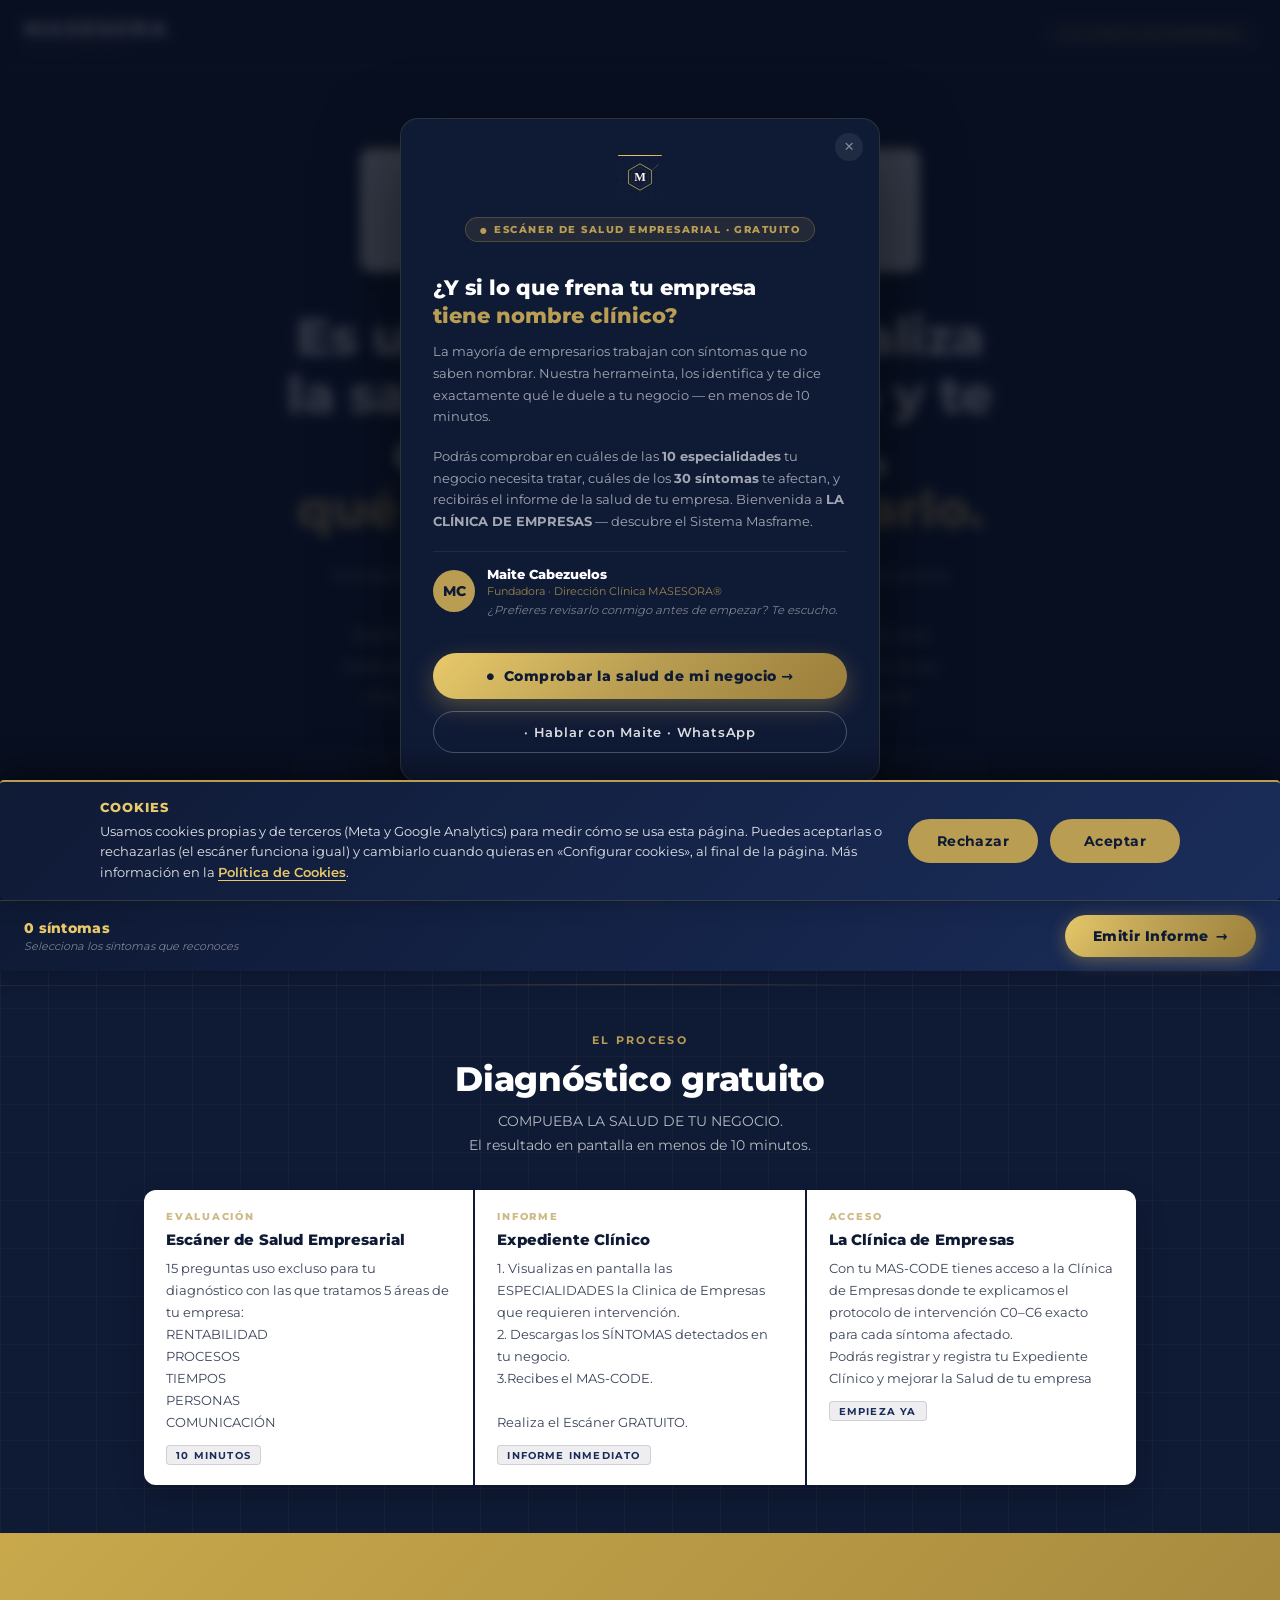
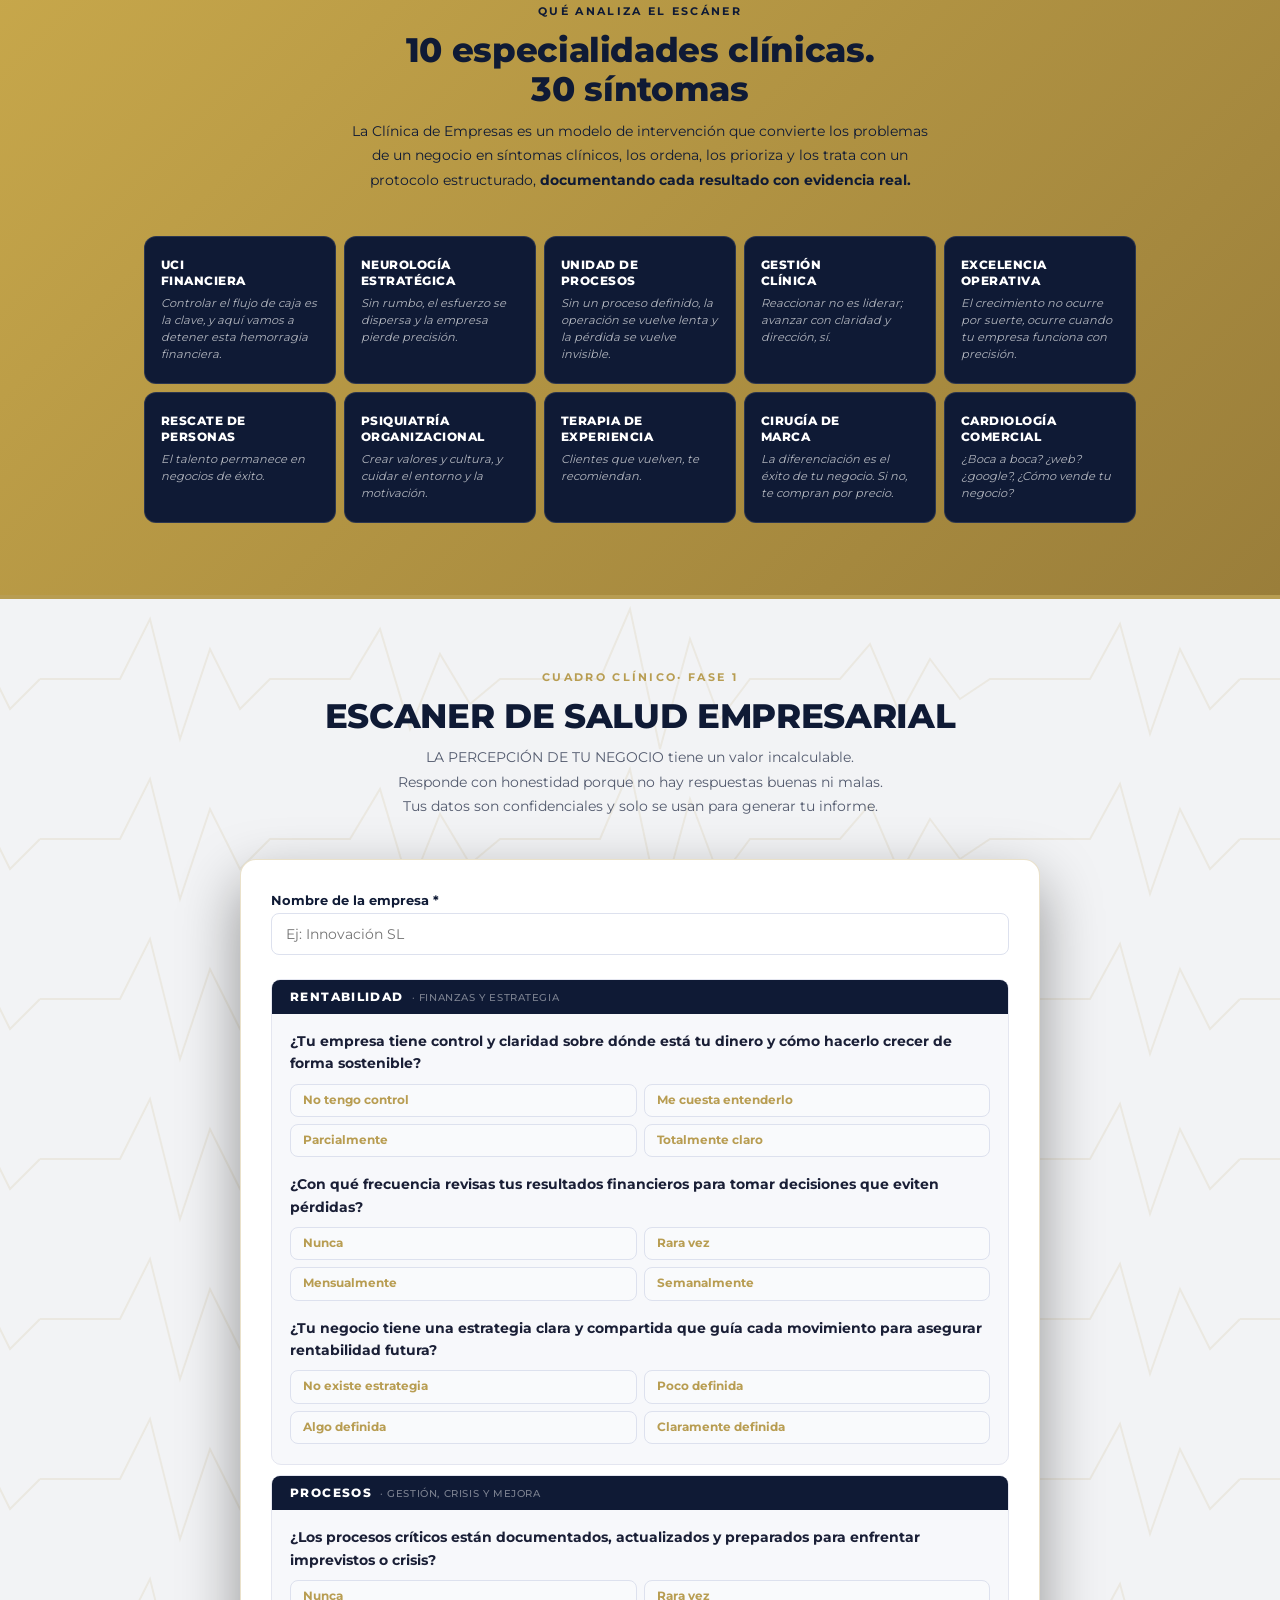
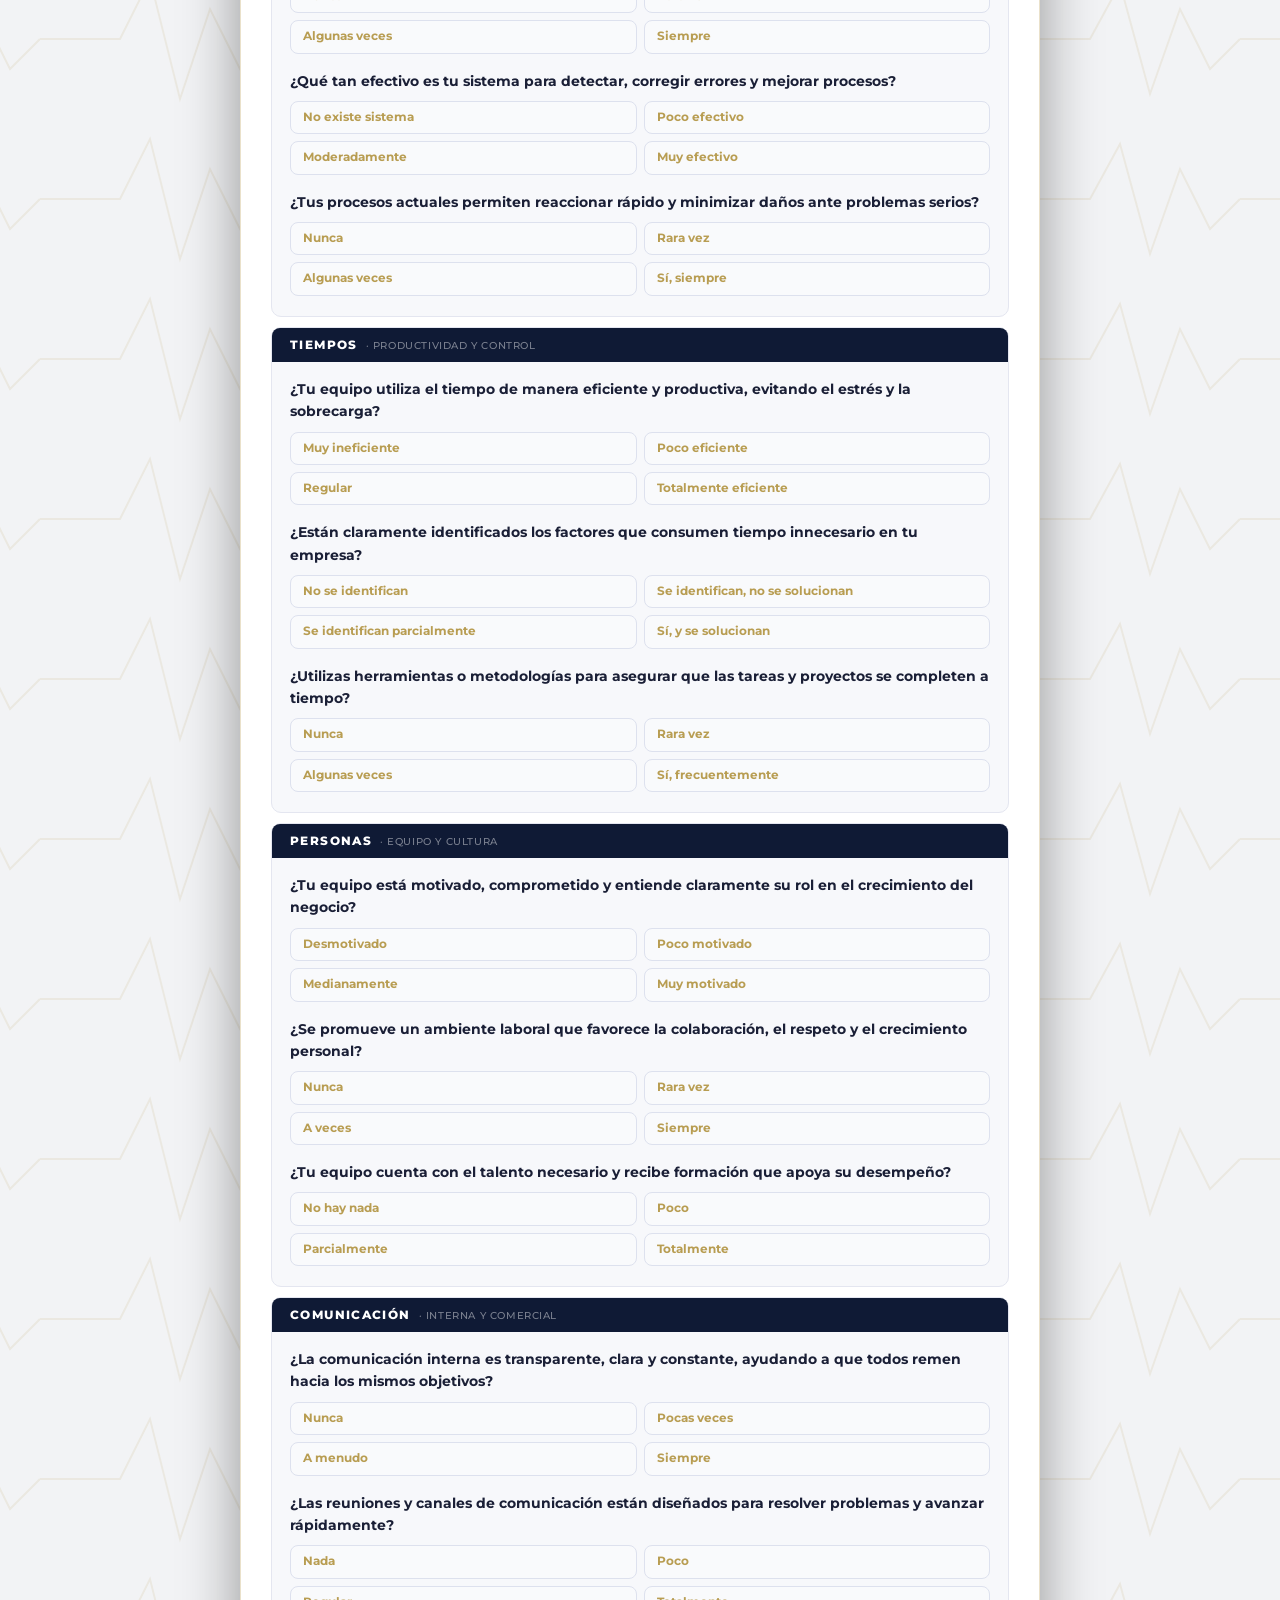
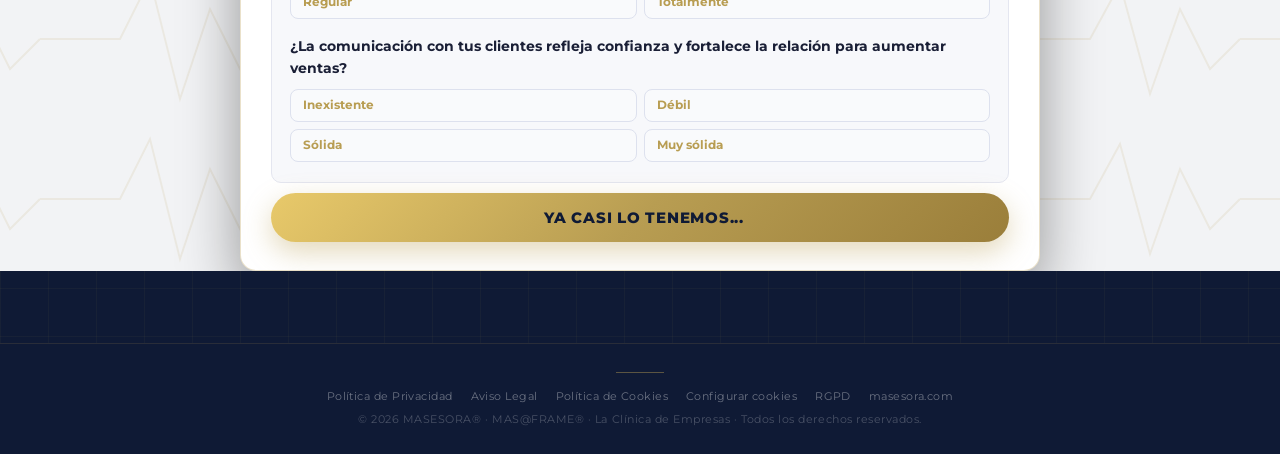
==== commit 8256e2cd: "feat(ese): dominio canonico masesora.es, salto desde onrender, robots, sitemap y tipografia en local" ====
--- a/index.html
+++ b/index.html
@@ -2,19 +2,28 @@
 <html lang="es">
 <head>
   <meta charset="UTF-8" />
+  <!-- Dominio canónico: quien llegue por la URL vieja de Render salta al dominio propio.
+       Se conserva ruta, query y hash. No afecta a localhost ni a ningún otro host. -->
+  <script>
+    (function () {
+      if (location.hostname === "ese-cc2u.onrender.com") {
+        location.replace("https://www.masesora.es" + location.pathname + location.search + location.hash);
+      }
+    })();
+  </script>
   <meta name="viewport" content="width=device-width, initial-scale=1" />
   <title>MAS@FRAME® · Escáner de Salud Empresarial — La Clínica de Empresas</title>
   <meta name="description" content="Diagnostica la salud de tu empresa en 10 minutos. 10 especialidades clínicas, informe detallado y protocolo de intervención C0–C6 gratuito. MAS@FRAME® · MASESORA®.">
   <!-- Canonical -->
-  <link rel="canonical" href="https://ese-cc2u.onrender.com">
+  <link rel="canonical" href="https://www.masesora.es/">
 
   <!-- Open Graph -->
   <meta property="og:type"        content="website">
   <meta property="og:site_name"   content="MASESORA · La Clínica de Empresas">
   <meta property="og:title"       content="MAS@FRAME® · Escáner de Salud Empresarial">
   <meta property="og:description" content="Diagnostica tu empresa en 10 minutos. 10 especialidades clínicas, informe con síntomas detectados y protocolo de intervención C0–C6. Gratuito.">
-  <meta property="og:url"         content="https://ese-cc2u.onrender.com">
-  <meta property="og:image"       content="https://ese-cc2u.onrender.com/social-card.png">
+  <meta property="og:url"         content="https://www.masesora.es/">
+  <meta property="og:image"       content="https://www.masesora.es/social-card.png">
   <meta property="og:image:type"  content="image/png">
   <meta property="og:image:width" content="1200">
   <meta property="og:image:height"content="630">
@@ -25,7 +34,7 @@
   <meta name="twitter:card"        content="summary_large_image">
   <meta name="twitter:title"       content="MAS@FRAME® · Escáner de Salud Empresarial">
   <meta name="twitter:description" content="Diagnostica tu empresa en 10 minutos. 10 especialidades clínicas, informe con síntomas detectados y protocolo de intervención C0–C6. Gratuito.">
-  <meta name="twitter:image"       content="https://ese-cc2u.onrender.com/social-card.png">
+  <meta name="twitter:image"       content="https://www.masesora.es/social-card.png">
   <meta name="twitter:image:alt"   content="MAS@FRAME® · Escáner de Salud Empresarial">
 
   <!-- Theme & favicon -->
@@ -36,9 +45,8 @@
   <link rel="preload" href="masframe-logo-light.svg" as="image" type="image/svg+xml">
 
   <!-- Fonts -->
-  <link rel="preconnect" href="https://fonts.googleapis.com">
-  <link rel="preconnect" href="https://fonts.gstatic.com" crossorigin>
-  <link href="https://fonts.googleapis.com/css2?family=Montserrat:wght@400;500;600;700;800&display=swap" rel="stylesheet">
+  <link rel="preload" href="fonts/montserrat-latin.woff2" as="font" type="font/woff2" crossorigin>
+  <link rel="stylesheet" href="fonts/montserrat.css">
 
   <!-- Schema.org JSON-LD -->
   <script type="application/ld+json">
@@ -48,12 +56,12 @@
     "name": "Escáner de Salud Empresarial MAS@FRAME®",
     "alternateName": "ESE · MAS@FRAME®",
     "description": "Diagnóstico clínico empresarial gratuito. Evalúa 10 especialidades, detecta síntomas y emite un protocolo de intervención C0–C6 personalizado.",
-    "url": "https://ese-cc2u.onrender.com",
+    "url": "https://www.masesora.es/",
     "provider": {
       "@type": "Organization",
       "name": "MASESORA",
       "alternateName": "La Clínica de Empresas",
-      "url": "https://ese-cc2u.onrender.com"
+      "url": "https://www.masesora.es/"
     },
     "serviceType": "Consultoría empresarial",
     "areaServed": {
@@ -977,6 +985,13 @@
 .legal-tab.active { background:var(--navy); color:#fff; border-color:var(--navy); }
 .legal-tab-content { display:none; font-size:.8rem; color:#555; line-height:1.8; }
 .legal-tab-content.active { display:block; }
+.legal-tab-content ul{padding-left:1.2rem;margin:4px 0 8px}
+.legal-tab-content li{margin-bottom:3px}
+.legal-tab-content p{margin:0 0 8px}
+.legal-tbl{overflow-x:auto;margin:6px 0 10px}
+.legal-tab-content table{border-collapse:collapse;font-size:.7rem;min-width:420px}
+.legal-tab-content th,.legal-tab-content td{border:1px solid #d0d4e0;padding:4px 6px;text-align:left;vertical-align:top}
+.legal-tab-content th{background:#f8f9fb;color:var(--navy)}
 .legal-tab-content h4 { font-size:.86rem; color:var(--navy); margin:16px 0 6px; font-weight:800; }
 
 /* ── RESPONSIVE ──────────────────────────────────────── */
@@ -1809,7 +1824,11 @@
       <p>Introduce tu email y recibirás el Informe Clínico Completo ampliado y tu <strong>CÓDIGO&nbsp;DE&nbsp;ACCESO a&nbsp;La&nbsp;Clínica&nbsp;de&nbsp;Empresas</strong>, donde empezamos el tratamiento.</p>
       <div class="cta-legal-check">
         <input type="checkbox" id="legalCheck">
-        <label for="legalCheck">He leído y acepto la <a href="#" onclick="abrirLegal('privacidad');return false;">Política de Privacidad</a> y el <a href="#" onclick="abrirLegal('aviso');return false;">Aviso Legal</a> de MASESORA. Entiendo que mis datos se usarán para enviarme el informe clínico y comunicaciones relacionadas con el tratamiento empresarial.</label>
+        <label for="legalCheck">He leído y acepto la <a href="#" onclick="abrirLegal('privacidad');return false;">Política de Privacidad</a> y el <a href="#" onclick="abrirLegal('aviso');return false;">Aviso Legal</a> de Masesora. Consiento que María Teresa Cabezuelos Morcillo trate mi email, el nombre de mi empresa, mi facturación estimada y mis respuestas para generar y enviarme mi informe y crear mi acceso a La Clínica de Empresas. Puedo retirar este consentimiento y ejercer mis derechos escribiendo a info@masesora.com.</label>
+      </div>
+      <div class="cta-legal-check">
+        <input type="checkbox" id="comercialCheck">
+        <label for="comercialCheck">Acepto que Masesora se ponga en contacto conmigo después para explorar la implementación de la herramienta derivada u otras soluciones que puedan interesarme. Puedo retirar este consentimiento en cualquier momento escribiendo a info@masesora.com. <em>(Opcional: no marcarla no cambia nada del informe.)</em></label>
       </div>
       <div id="errLegal" role="alert" style="display:none;margin-bottom:10px;padding:9px 14px;border-radius:8px;background:rgba(217,0,51,.12);border:1px solid rgba(217,0,51,.3);font-size:.78rem;color:#ff8fa3;font-weight:600;">⚠ Acepta la Política de Privacidad y el Aviso Legal para continuar.</div>
       <div id="errEmail" role="alert" style="display:none;margin-bottom:10px;padding:9px 14px;border-radius:8px;background:rgba(217,0,51,.12);border:1px solid rgba(217,0,51,.3);font-size:.78rem;color:#ff8fa3;font-weight:600;">⚠ Introduce un email válido para recibir tu informe.</div>
@@ -1824,7 +1843,7 @@
           <button class="btn-copy" onclick="copiarCodigo()">Copiar código</button>
         </div>
         <div id="emailAviso"></div>
-        <a id="btnClinica" href="https://masfront.onrender.com" class="btn-clinica" target="_blank" rel="noopener">
+        <a id="btnClinica" href="https://laclinicadempresas.masesora.com" class="btn-clinica" target="_blank" rel="noopener">
           Acceder a La Clínica de Empresas
         </a>
       </div>
@@ -1886,56 +1905,171 @@
     </div>
     <div>
       <div id="legal-privacidad" class="legal-tab-content active">
-        <h4>Política de Privacidad — MASESORA</h4>
-        <p><strong>Responsable:</strong> MASESORA (La Clínica de Empresas)</p>
-        <p><strong>Finalidad:</strong> Los datos personales recogidos se utilizan exclusivamente para: (a) emitir y enviar el Informe Clínico Empresarial solicitado, (b) gestionar el expediente clínico MAS@FRAME® y (c) comunicaciones directamente relacionadas con el tratamiento empresarial.</p>
-        <p><strong>Legitimación:</strong> Consentimiento del interesado y ejecución de una relación precontractual.</p>
-        <p><strong>Destinatarios:</strong> Los datos no se ceden a terceros salvo obligación legal. Los sistemas de envío pueden implicar transferencia a proveedores de servicios (Resend, Inc.) con garantías adecuadas.</p>
-        <p><strong>Conservación:</strong> Los datos se conservan durante el tiempo necesario para la prestación del servicio y los plazos legales aplicables.</p>
-        <p><strong>Derechos:</strong> Puedes ejercer tus derechos de acceso, rectificación, supresión, oposición, limitación y portabilidad escribiendo a direccionmasesora@gmail.com.</p>
+        <h4>Política de Privacidad — Masesora</h4>
+        <h4>1. Responsable del tratamiento</h4>
+        <ul>
+          <li><strong>Responsable:</strong> María Teresa Cabezuelos Morcillo (en adelante, «la Titular»).</li>
+          <li><strong>NIF:</strong> 74860612M.</li>
+          <li><strong>Domicilio:</strong> Carrer Gabriel Miró 27, 03520 Polop (Alicante, España).</li>
+          <li><strong>Email de contacto:</strong> <a href="mailto:info@masesora.com">info@masesora.com</a>.</li>
+          <li><strong>Servicios cubiertos por esta política:</strong> el sitio web https://www.masesora.com, el diagnóstico gratuito <strong>Tu Solución</strong> y el <strong>Escáner de Salud Empresarial</strong> (https://www.masesora.es).</li>
+        </ul>
+        <h4>2. Datos personales tratados</h4>
+        <ul>
+          <li><strong>Datos que nos das tú:</strong> tu nombre (en Tu Solución), tu email y el nombre de tu negocio.</li>
+          <li><strong>Respuestas al diagnóstico o al Escáner:</strong> información sobre cómo funciona tu negocio (sector, tamaño, horario, volumen, canal principal, facturación estimada, áreas y síntomas que señalas). Es información de empresa; <strong>no pedimos datos especialmente sensibles</strong> del artículo 9.1 del RGPD.</li>
+          <li><strong>Datos de uso del Escáner:</strong> un identificador de tu visita, el paso del Escáner en el que te encuentras o abandonas, y el tipo de navegador. Sirven para saber en qué paso se abandona (estadística propia).</li>
+          <li><strong>Datos de navegación con tu permiso:</strong> si aceptas las cookies de medición, Google y Meta reciben datos de tu visita (ver la Política de Cookies).</li>
+          <li><strong>Datos técnicos de conexión:</strong> tu dirección IP la reciben los proveedores que sirven la web y envían los correos, como parte normal del servicio. Nosotros no la guardamos.</li>
+        </ul>
+        <h4>3. Para qué usamos tus datos y con qué base legal</h4>
+        <ul>
+          <li><strong>Elaborar la propuesta que ves en pantalla al terminar el diagnóstico de Tu Solución</strong> — es necesario para darte el servicio que has pedido (art. 6.1.b RGPD). Para ello tu nombre y tus respuestas se envían al proveedor que redacta la propuesta (ver el apartado 4).</li>
+          <li><strong>Enviarte la ficha técnica de Tu Solución o el informe del Escáner, y darte acceso a La Clínica de Empresas con tu código</strong> — tu consentimiento (art. 6.1.a RGPD), que das al marcar la casilla obligatoria del formulario.</li>
+          <li><strong>Contactarte después para explorar la implementación</strong> — solo si marcas la casilla opcional, aparte de la anterior (art. 6.1.a RGPD). Puedes retirarla cuando quieras.</li>
+          <li><strong>Saber en qué paso del Escáner se abandona la página, si aceptas las cookies de estadística</strong> — tu consentimiento (art. 6.1.a RGPD).</li>
+          <li><strong>Medir el uso de las webs y de nuestros anuncios con Google Analytics y el Píxel de Meta</strong> — solo si aceptas en el aviso de cookies (art. 6.1.a RGPD). Rechazarlas no cambia nada del servicio.</li>
+          <li><strong>Mejorar el servicio con datos agregados o sin nombre</strong> — interés legítimo (art. 6.1.f RGPD), sin perfiles con efectos jurídicos.</li>
+          <li><strong>Atender tus peticiones de derechos y cumplir obligaciones legales</strong> — obligación legal (art. 6.1.c RGPD).</li>
+        </ul>
+        <h4>4. Quién más recibe tus datos</h4>
+        <p>Para prestarte el servicio usamos proveedores que tratan datos por nuestra cuenta (encargados del tratamiento). No usan tus datos para sus propios fines.</p>
+        <ul>
+          <li><strong>Render Services, Inc.</strong> — alojamiento de los servidores. El servidor principal del Escáner está en Fráncfort (UE).</li>
+          <li><strong>MongoDB, Inc. (Atlas)</strong> — base de datos donde se guarda lo que envías en el Escáner.</li>
+          <li><strong>Resend, Inc.</strong> — envío de correos: el informe o la ficha que te llega a ti y una copia interna a <a href="mailto:info@masesora.com">info@masesora.com</a>.</li>
+          <li><strong>Anthropic, PBC</strong> — solo en <strong>Tu Solución</strong>: recibe tu nombre y las respuestas del diagnóstico, incluidos los textos libres que escribas, para redactar tu propuesta en pantalla. No recibe tu email.</li>
+          <li><strong>Cloudflare, Inc. y Netlify, Inc.</strong> — entrega de las páginas web y seguridad.</li>
+          <li><strong>Google y Meta</strong> — solo si aceptas las cookies de medición.</li>
+        </ul>
+        <p>Algunos de estos proveedores están en Estados Unidos. Las transferencias se amparan en las garantías que prevé el RGPD, como las cláusulas contractuales tipo de la Comisión Europea u otros mecanismos reconocidos.</p>
+        <p>Fuera de lo anterior, no cedemos tus datos a terceros salvo obligación legal.</p>
+        <h4>5. Cuánto tiempo los guardamos</h4>
+        <ul>
+          <li><strong>Datos de contacto y respuestas:</strong> mientras mantengas el interés en el servicio y, como máximo, <strong>3 años desde el último contacto</strong>, salvo que pidas antes que los borremos.</li>
+          <li><strong>Datos de uso del Escáner (paso, identificador de visita):</strong> el mismo plazo que las respuestas.</li>
+          <li><strong>Datos agregados o sin nombre:</strong> pueden conservarse sin límite, porque ya no identifican a nadie.</li>
+        </ul>
+        <h4>6. Tus derechos</h4>
+        <p>Puedes pedir en cualquier momento <strong>acceso, rectificación, supresión, oposición, limitación y portabilidad</strong>, y <strong>retirar tu consentimiento</strong>, escribiendo a <strong><a href="mailto:info@masesora.com">info@masesora.com</a></strong> e indicando qué derecho quieres ejercer. Retirarlo no afecta a lo ya hecho antes.</p>
+        <p>Si crees que tus datos no se tratan como deben, puedes reclamar ante la <strong>Agencia Española de Protección de Datos</strong> (www.aepd.es).</p>
+        <h4>7. Cómo protegemos tus datos</h4>
+        <ul>
+          <li>Las comunicaciones van cifradas (HTTPS).</li>
+          <li>Solo las personas autorizadas por la Titular acceden a la base de datos y al buzón <a href="mailto:info@masesora.com">info@masesora.com</a>.</li>
+          <li>El avance de tu diagnóstico se guarda en tu propio navegador mientras lo rellenas.</li>
+          <li>Revisamos la seguridad del servicio cuando cambiamos algo que afecta a los datos.</li>
+        </ul>
+        <h4>8. Cambios en esta política</h4>
+        <p>Podemos modificarla si cambian la ley o los proveedores que usamos. Si el cambio es importante, lo avisaremos en la web. La versión vigente es la publicada en https://www.masesora.com/legal/privacidad.html.</p>
+
+        <p><em>Fecha de última actualización: 10 de noviembre de 2026.
+</em></p>
       </div>
       <div id="legal-aviso" class="legal-tab-content">
-        <h4>Aviso Legal — MASESORA</h4>
-        <p><strong>Titular:</strong> MASESORA · La Clínica de Empresas</p>
-        <p>El presente Aviso Legal regula el acceso, navegación y uso del Escáner de Salud Empresarial MAS@FRAME®. El uso de este servicio implica la aceptación plena de las condiciones aquí establecidas.</p>
-        <p><strong>Propiedad intelectual:</strong> El nombre MAS@FRAME®, La Clínica de Empresas, el protocolo C0–C6 y todos los contenidos del sistema son propiedad exclusiva de MASESORA y están protegidos por la legislación de propiedad intelectual e industrial.</p>
-        <p><strong>Limitación de responsabilidad:</strong> Los resultados del Escáner son orientativos y no constituyen asesoramiento profesional vinculante.</p>
+        <h4>Aviso Legal — Masesora</h4>
+        <h4>1. Información general (LSSI-CE, art. 10)</h4>
+        <p>En cumplimiento de lo dispuesto en el artículo 10 de la Ley 34/2002, de 11 de julio, de Servicios de la Sociedad de la Información y del Comercio Electrónico (LSSI-CE), se informa a los usuarios de los siguientes datos identificativos:</p>
+        <ul>
+          <li><strong>Titular:</strong> María Teresa Cabezuelos Morcillo.</li>
+          <li><strong>NIF:</strong> 74860612M.</li>
+          <li><strong>Domicilio profesional:</strong> Carrer Gabriel Miró 27, 03520 Polop (Alicante, España).</li>
+          <li><strong>Email de contacto:</strong> <a href="mailto:info@masesora.com">info@masesora.com</a>.</li>
+          <li><strong>Actividad:</strong> construcción de sistemas y soluciones operativas para micropymes y profesionales autónomos; prestación del diagnóstico operativo Tu Solución y de servicios de consultoría asociados.</li>
+          <li><strong>URL del servicio:</strong> https://www.masesora.com y https://www.masesora.es (Escáner de Salud Empresarial).</li>
+          <li><strong>Marca comercial:</strong> Masesora — <em>Constructora de Sistemas y Soluciones</em>.</li>
+        </ul>
+        <h4>2. Objeto</h4>
+        <p>El presente aviso legal regula el acceso y uso de los sitios web https://www.masesora.com y https://www.masesora.es, incluyendo el diagnóstico operativo <strong>Tu Solución</strong>, el <strong>Escáner de Salud Empresarial</strong> y demás contenidos publicados. El mero acceso al sitio implica la aceptación sin reservas del presente aviso legal y de las demás condiciones aplicables (política de privacidad, política de cookies y, en su caso, términos y condiciones específicos).</p>
+        <h4>3. Condiciones de uso</h4>
+        <p>La persona usuaria se compromete a utilizar el sitio de conformidad con la ley, el presente aviso legal y las buenas costumbres. En particular:</p>
+        <ul>
+          <li>No utilizar el sitio con fines ilícitos, fraudulentos o que puedan perjudicar a la Titular o a terceros.</li>
+          <li>No introducir información falsa en los formularios o en el diagnóstico.</li>
+          <li>No realizar acciones que puedan comprometer la seguridad o disponibilidad del servicio.</li>
+          <li>No realizar ingeniería inversa ni intentar acceder a áreas del sistema no autorizadas.</li>
+        </ul>
+        <h4>4. Propiedad intelectual e industrial</h4>
+        <p>Todos los contenidos del sitio https://www.masesora.com (textos, imágenes, logotipos, código fuente, diseño gráfico, metodología del diagnóstico Tu Solución, catálogo de herramientas operativas y cualquier otro elemento) son propiedad de la Titular o cuentan con licencia de uso, y están protegidos por la normativa de propiedad intelectual e industrial aplicable.</p>
+        <p>Queda expresamente prohibida la reproducción, distribución, comunicación pública, transformación, puesta a disposición o cualquier otra forma de explotación, total o parcial, de dichos contenidos sin autorización previa y por escrito de la Titular.</p>
+        <p>La marca <strong>Masesora</strong> y los signos distintivos asociados son propiedad de la Titular; su uso no autorizado constituye infracción de los derechos correspondientes.</p>
+        <h4>5. Diagnóstico Tu Solución — naturaleza del resultado</h4>
+        <p><strong>El diagnóstico Tu Solución tiene naturaleza orientativa.</strong> El resultado y la ficha técnica de la herramienta operativa derivada son propuestas basadas en las respuestas aportadas por la propia persona usuaria y en la metodología de Masesora. <strong>No constituyen asesoramiento jurídico, fiscal, contable, médico, financiero ni de inversión.</strong></p>
+        <p>Las decisiones empresariales adoptadas sobre la base del diagnóstico son de la exclusiva responsabilidad de la persona usuaria. La contratación de la eventual implementación de la herramienta derivada se regirá por un contrato específico entre las partes.</p>
+        <h4>6. Limitación de responsabilidad</h4>
+        <p>La Titular se reserva el derecho a suspender, modificar o interrumpir temporal o definitivamente el acceso al sitio sin previo aviso en caso de mantenimiento, fallo técnico, fuerza mayor o cualquier otra causa justificada.</p>
+        <p>La Titular no se hace responsable de:</p>
+        <ul>
+          <li>Interrupciones, errores o demoras en el servicio derivados de causas ajenas a su control razonable.</li>
+          <li>Daños derivados de un uso indebido del sitio por parte de la persona usuaria.</li>
+          <li>Contenidos introducidos por la persona usuaria en el diagnóstico.</li>
+          <li>Decisiones empresariales adoptadas por la persona usuaria a raíz del diagnóstico.</li>
+        </ul>
+        <h4>7. Enlaces a sitios externos</h4>
+        <p>El sitio puede contener enlaces a sitios de terceros. La Titular no asume responsabilidad sobre los contenidos, políticas o prácticas de dichos sitios.</p>
+        <h4>8. Protección de datos personales</h4>
+        <p>El tratamiento de datos personales que se realiza a través del sitio se rige por la Política de Privacidad de Masesora, accesible en https://www.masesora.com/legal/privacidad.html y que forma parte integrante del presente aviso legal.</p>
+        <h4>9. Modificación del aviso legal</h4>
+        <p>La Titular se reserva el derecho a modificar el presente aviso legal en cualquier momento. Las modificaciones entrarán en vigor desde el momento de su publicación.</p>
+        <h4>10. Legislación aplicable y jurisdicción</h4>
+        <p>El presente aviso legal se rige por la legislación española. Para la resolución de cualquier controversia, las partes se someten, con renuncia expresa a cualquier otro fuero, a los <strong>Juzgados y Tribunales de Benidorm (Alicante, España)</strong>, salvo que la legislación aplicable en materia de consumo imponga un fuero distinto.</p>
+
+        <p><em>Fecha de última actualización: 10 de noviembre de 2026.
+</em></p>
       </div>
       <div id="legal-cookies" class="legal-tab-content">
-        <h4>Política de Cookies — MASESORA</h4>
-        <p><strong>Responsable:</strong> MASESORA (La Clínica de Empresas). Esta política explica qué tecnologías de almacenamiento y seguimiento usa el Escáner de Salud Empresarial MAS@FRAME® y cómo puedes aceptarlas, rechazarlas o cambiar tu decisión.</p>
-
-        <h4>¿Qué son las cookies?</h4>
-        <p>Son pequeños archivos que una página guarda en tu dispositivo para recordar información o medir cómo se usa. Esta página también usa otras tecnologías parecidas, como el almacenamiento local del navegador, y las tratamos igual que a las cookies.</p>
-
-        <h4>Qué usamos sin pedirte permiso</h4>
-        <p>Son propias o necesarias para que la página funcione:</p>
-        <p><strong>ese_cookie_consent</strong> (almacenamiento local, propia): guarda si has aceptado o rechazado las cookies, para no volver a preguntarte. Se conserva 12 meses.</p>
-        <p><strong>ese_sid</strong> (almacenamiento de sesión, propia): identificador de tu visita que usamos para saber en qué paso del escáner se abandona la página (estadística propia, sin terceros). Desaparece al cerrar la pestaña.</p>
-        <p><strong>Cookies técnicas del alojamiento:</strong> el proveedor que sirve la página (por ejemplo, Cloudflare) puede establecer cookies de seguridad estrictamente necesarias.</p>
-        <p><strong>Google Fonts (tipografía Montserrat):</strong> la letra se descarga desde servidores de Google al abrir la página, por lo que Google puede recibir tu dirección IP. Esto ocurre antes de que elijas sobre las cookies.</p>
-
-        <h4>Qué usamos solo si las aceptas</h4>
-        <p>Si pulsas «Aceptar», cargamos dos servicios de terceros para medir cómo se usa esta página y la publicidad que hacemos en Instagram y Facebook. Si pulsas «Rechazar», no se carga ninguno.</p>
-        <p><strong>Google Analytics 4</strong> (Google Ireland Limited / Google LLC) — cookies <strong>_ga</strong> y <strong>_ga_G-62L9S89H53</strong>, hasta 2 años. Miden visitas y cómo se avanza por el escáner (por ejemplo, qué pasos se completan).</p>
-        <p><strong>Píxel de Meta</strong> (Meta Platforms Ireland Ltd.) — cookies <strong>_fbp</strong> (hasta 3 meses) y, si llegas desde un anuncio, <strong>_fbc</strong>. Miden el resultado de nuestros anuncios en Instagram y Facebook y nos permiten mostrártelos de forma más útil.</p>
-        <p>Estos proveedores pueden tratar datos fuera del Espacio Económico Europeo, con las garantías que establecen en sus propias políticas: <a href="https://policies.google.com/privacy" target="_blank" rel="noopener">política de Google</a> y <a href="https://www.facebook.com/privacy/policy" target="_blank" rel="noopener">política de Meta</a>.</p>
-
-        <h4>Tu decisión</h4>
-        <p>La base legal es tu consentimiento. Aceptar o rechazar no cambia nada del escáner: funciona igual en los dos casos y el informe es el mismo.</p>
-        <p><strong>Cambiarla cuando quieras:</strong> pulsa «Configurar cookies» al final de la página. Si pasas de aceptar a rechazar, dejamos de enviar datos a esos servicios y borramos sus cookies de este sitio. También puedes borrar las cookies desde los ajustes de tu navegador.</p>
-        <p><strong>Si tu navegador bloquea el almacenamiento local,</strong> no podremos recordar tu elección y te la volveremos a preguntar en cada visita.</p>
-
-        <h4>Más información</h4>
-        <p>Para cualquier duda sobre esta política, escríbenos a direccionmasesora@gmail.com. Si crees que tus datos no se tratan correctamente, puedes reclamar ante la Agencia Española de Protección de Datos (www.aepd.es). Podemos actualizar esta política si cambian las herramientas que usamos; la fecha de la última revisión es noviembre de 2026.</p>
+        <h4>Política de Cookies — Masesora</h4>
+        <h4>1. ¿Qué son las cookies?</h4>
+        <p>Son pequeños archivos que una página guarda en tu dispositivo para recordar información o medir cómo se usa. Estas webs también usan otras tecnologías parecidas, como el almacenamiento local del navegador (<code>localStorage</code> y <code>sessionStorage</code>), y las tratamos igual que a las cookies.</p>
+        <h4>2. Lo que necesita la página para funcionar</h4>
+        <p>Son propias y sirven para que la página funcione o para recordar lo que eliges. Por eso no hace falta que las aceptes (art. 22.2 LSSI-CE).</p>
+        <div class="legal-tbl"><table>
+          <thead><tr><th>Nombre</th><th>Dónde</th><th>Tecnología</th><th>Para qué</th><th>Duración</th></tr></thead>
+          <tbody>
+            <tr><td><code>mas_cookie_consent</code></td><td>masesora.com</td><td>Almacenamiento local, propia</td><td>Recordar si has aceptado o rechazado las cookies, para no volver a preguntarte.</td><td>12 meses</td></tr>
+            <tr><td><code>ese_cookie_consent</code></td><td>masesora.es</td><td>Almacenamiento local, propia</td><td>Lo mismo, en el Escáner.</td><td>12 meses</td></tr>
+            <tr><td>Progreso de Tu Solución</td><td>masesora.com</td><td>Almacenamiento local, propia</td><td>Guardar tus respuestas para que puedas retomar el diagnóstico si cierras la ventana.</td><td>Hasta que lo borres o termines</td></tr>
+          </tbody>
+        </table></div>
+        <p><strong>Tipografía.</strong> La letra de las páginas se sirve desde nuestros propios servidores. No se descarga de Google.</p>
+        <p><strong>Cloudflare.</strong> Las páginas pasan por la red de Cloudflare, Inc., que entrega la web y la protege. Cloudflare recibe tu dirección IP como parte de ese servicio. No pone cookies en estas páginas.</p>
+        <h4>3. Lo que solo usamos si lo aceptas</h4>
+        <p>Si pulsas «Aceptar», cargamos estos servicios. Si pulsas «Rechazar», no se carga ninguno.</p>
+        <div class="legal-tbl"><table>
+          <thead><tr><th>Nombre</th><th>Proveedor</th><th>Para qué</th><th>Duración</th></tr></thead>
+          <tbody>
+            <tr><td><code>ese_sid</code></td><td>Masesora (propia, almacenamiento de sesión; solo en masesora.es)</td><td>Identifica tu visita para saber en qué paso del Escáner se abandona la página. Estadística propia, sin terceros.</td><td>Hasta cerrar la pestaña</td></tr>
+            <tr><td><code>_ga</code> y <code>_ga_G-62L9S89H53</code></td><td>Google Analytics 4 (Google Ireland Limited / Google LLC)</td><td>Medir visitas y cómo se avanza por las webs (por ejemplo, qué pasos del Escáner o del diagnóstico se completan).</td><td>Hasta 2 años</td></tr>
+            <tr><td><code>_fbp</code> y, si llegas desde un anuncio, <code>_fbc</code></td><td>Píxel de Meta (Meta Platforms Ireland Ltd.)</td><td>Medir el resultado de nuestros anuncios en Instagram y Facebook y mostrarlos de forma más útil.</td><td><code>_fbp</code>: hasta 3 meses</td></tr>
+          </tbody>
+        </table></div>
+        <p>Google y Meta pueden tratar datos fuera del Espacio Económico Europeo, con las garantías que establecen en sus propias políticas: <a href="https://policies.google.com/privacy" target="_blank" rel="noopener">política de Google</a> y <a href="https://www.facebook.com/privacy/policy" target="_blank" rel="noopener">política de Meta</a>.</p>
+        <p><strong>No enviamos a Google ni a Meta el nombre de tu empresa ni tu email.</strong></p>
+        <h4>4. Tu decisión</h4>
+        <p>La base legal es tu consentimiento. Aceptar o rechazar no cambia nada del servicio: funciona igual en los dos casos y el resultado es el mismo.</p>
+        <p><strong>Cambiarla cuando quieras:</strong> pulsa «Configurar cookies» al final de la página. Si pasas de aceptar a rechazar, dejamos de enviar datos a esos servicios y borramos sus cookies de este sitio. También puedes borrar las cookies desde los ajustes de tu navegador:</p>
+        <ul>
+          <li><strong>Google Chrome:</strong> Configuración → Privacidad y seguridad → Cookies y otros datos de sitios.</li>
+          <li><strong>Mozilla Firefox:</strong> Ajustes → Privacidad y seguridad → Cookies y datos del sitio.</li>
+          <li><strong>Safari:</strong> Preferencias → Privacidad → Gestionar datos de sitios web.</li>
+          <li><strong>Microsoft Edge:</strong> Configuración → Cookies y permisos del sitio.</li>
+        </ul>
+        <p>Si tu navegador bloquea el almacenamiento local, no podremos recordar tu elección y te la volveremos a preguntar en cada visita, y no podrás retomar un diagnóstico interrumpido.</p>
+        <h4>5. Contacto</h4>
+        <p>Para cualquier duda sobre esta política, escríbenos a <strong><a href="mailto:info@masesora.com">info@masesora.com</a></strong>. Si crees que tus datos no se tratan correctamente, puedes reclamar ante la Agencia Española de Protección de Datos (www.aepd.es). Podemos actualizar esta política si cambian las herramientas que usamos; se avisará en el aviso de cookies.</p>
+
+        <p><em>Fecha de última actualización: 10 de noviembre de 2026.
+</em></p>
       </div>
       <div id="legal-rgpd" class="legal-tab-content">
-        <h4>Información RGPD</h4>
-        <p>En cumplimiento del Reglamento (UE) 2016/679 (RGPD) y la Ley Orgánica 3/2018 (LOPDGDD):</p>
-        <p><strong>Base jurídica:</strong> Consentimiento explícito del usuario y ejecución de una relación precontractual.</p>
-        <p><strong>Datos recogidos:</strong> Email, nombre de la empresa, facturación estimada y respuestas al cuestionario clínico.</p>
-        <p><strong>No se recogen:</strong> Datos especialmente protegidos, datos de menores ni información financiera sensible.</p>
-        <p><strong>Derecho a reclamación:</strong> Puedes presentar una reclamación ante la Agencia Española de Protección de Datos (www.aepd.es).</p>
+        <h4>Información básica sobre protección de datos (RGPD)</h4>
+        <p><strong>Responsable:</strong> María Teresa Cabezuelos Morcillo · NIF 74860612M · Carrer Gabriel Miró 27, 03520 Polop (Alicante) · info@masesora.com.</p>
+        <p><strong>Para qué:</strong> generar y enviarte tu informe, darte acceso a La Clínica de Empresas con tu código y, solo si lo marcas aparte, contactarte después.</p>
+        <p><strong>Base legal:</strong> tu consentimiento (art. 6.1.a RGPD). Lo puedes retirar cuando quieras.</p>
+        <p><strong>Datos que recogemos:</strong> tu email, el nombre de tu empresa, tu facturación estimada y tus respuestas. No pedimos datos especialmente sensibles.</p>
+        <p><strong>Quién más los recibe:</strong> Render, MongoDB (Atlas) y Resend como encargados del tratamiento; Cloudflare y Netlify para servir la web. Google y Meta, solo si aceptas las cookies. Detalle en la Política de Privacidad.</p>
+        <p><strong>Cuánto tiempo:</strong> como máximo 3 años desde el último contacto, salvo que pidas antes que los borremos.</p>
+        <p><strong>Tus derechos:</strong> acceso, rectificación, supresión, oposición, limitación y portabilidad, escribiendo a info@masesora.com. Si crees que tus datos no se tratan bien, puedes reclamar ante la Agencia Española de Protección de Datos (www.aepd.es).</p>
       </div>
     </div>
   </div>
@@ -2608,6 +2742,9 @@
     empresa:       d.nombre||'',
     email,
     session_id:    eseSid(),
+    consent:           true,
+    consent_comercial: !!(document.getElementById('comercialCheck')&&document.getElementById('comercialCheck').checked),
+    consent_version:   '2026-11-10',
     facturacion:   d.facturacion||0,
     estado_global: d.estadoGlobal||'',
     score_global,
@@ -2684,7 +2821,7 @@
   // Actualizar enlace de La Clínica con el código como parámetro directo a /login
   const btnClinica=document.getElementById('btnClinica');
   if(btnClinica){
-    btnClinica.href=`https://masfront.onrender.com`;
+    btnClinica.href=`https://laclinicadempresas.masesora.com`;
     btnClinica.innerHTML='Entra a LA CLÍNICA DE EMPRESAS &nbsp;→';
   }
 }
--- a/fonts/montserrat.css
+++ b/fonts/montserrat.css
@@ -0,0 +1,19 @@
+/* Montserrat (SIL Open Font License 1.1), alojada en local: el navegador no contacta con Google. */
+/* latin-ext */
+@font-face {
+  font-family: 'Montserrat';
+  font-style: normal;
+  font-weight: 400 800;
+  font-display: swap;
+  src: url(montserrat-latin-ext.woff2) format('woff2');
+  unicode-range: U+0100-02BA, U+02BD-02C5, U+02C7-02CC, U+02CE-02D7, U+02DD-02FF, U+0304, U+0308, U+0329, U+1D00-1DBF, U+1E00-1E9F, U+1EF2-1EFF, U+2020, U+20A0-20AB, U+20AD-20C4, U+2113, U+2C60-2C7F, U+A720-A7FF;
+}
+/* latin */
+@font-face {
+  font-family: 'Montserrat';
+  font-style: normal;
+  font-weight: 400 800;
+  font-display: swap;
+  src: url(montserrat-latin.woff2) format('woff2');
+  unicode-range: U+0000-00FF, U+0131, U+0152-0153, U+02BB-02BC, U+02C6, U+02DA, U+02DC, U+0304, U+0308, U+0329, U+2000-206F, U+20AC, U+2122, U+2191, U+2193, U+2212, U+2215, U+FEFF, U+FFFD;
+}
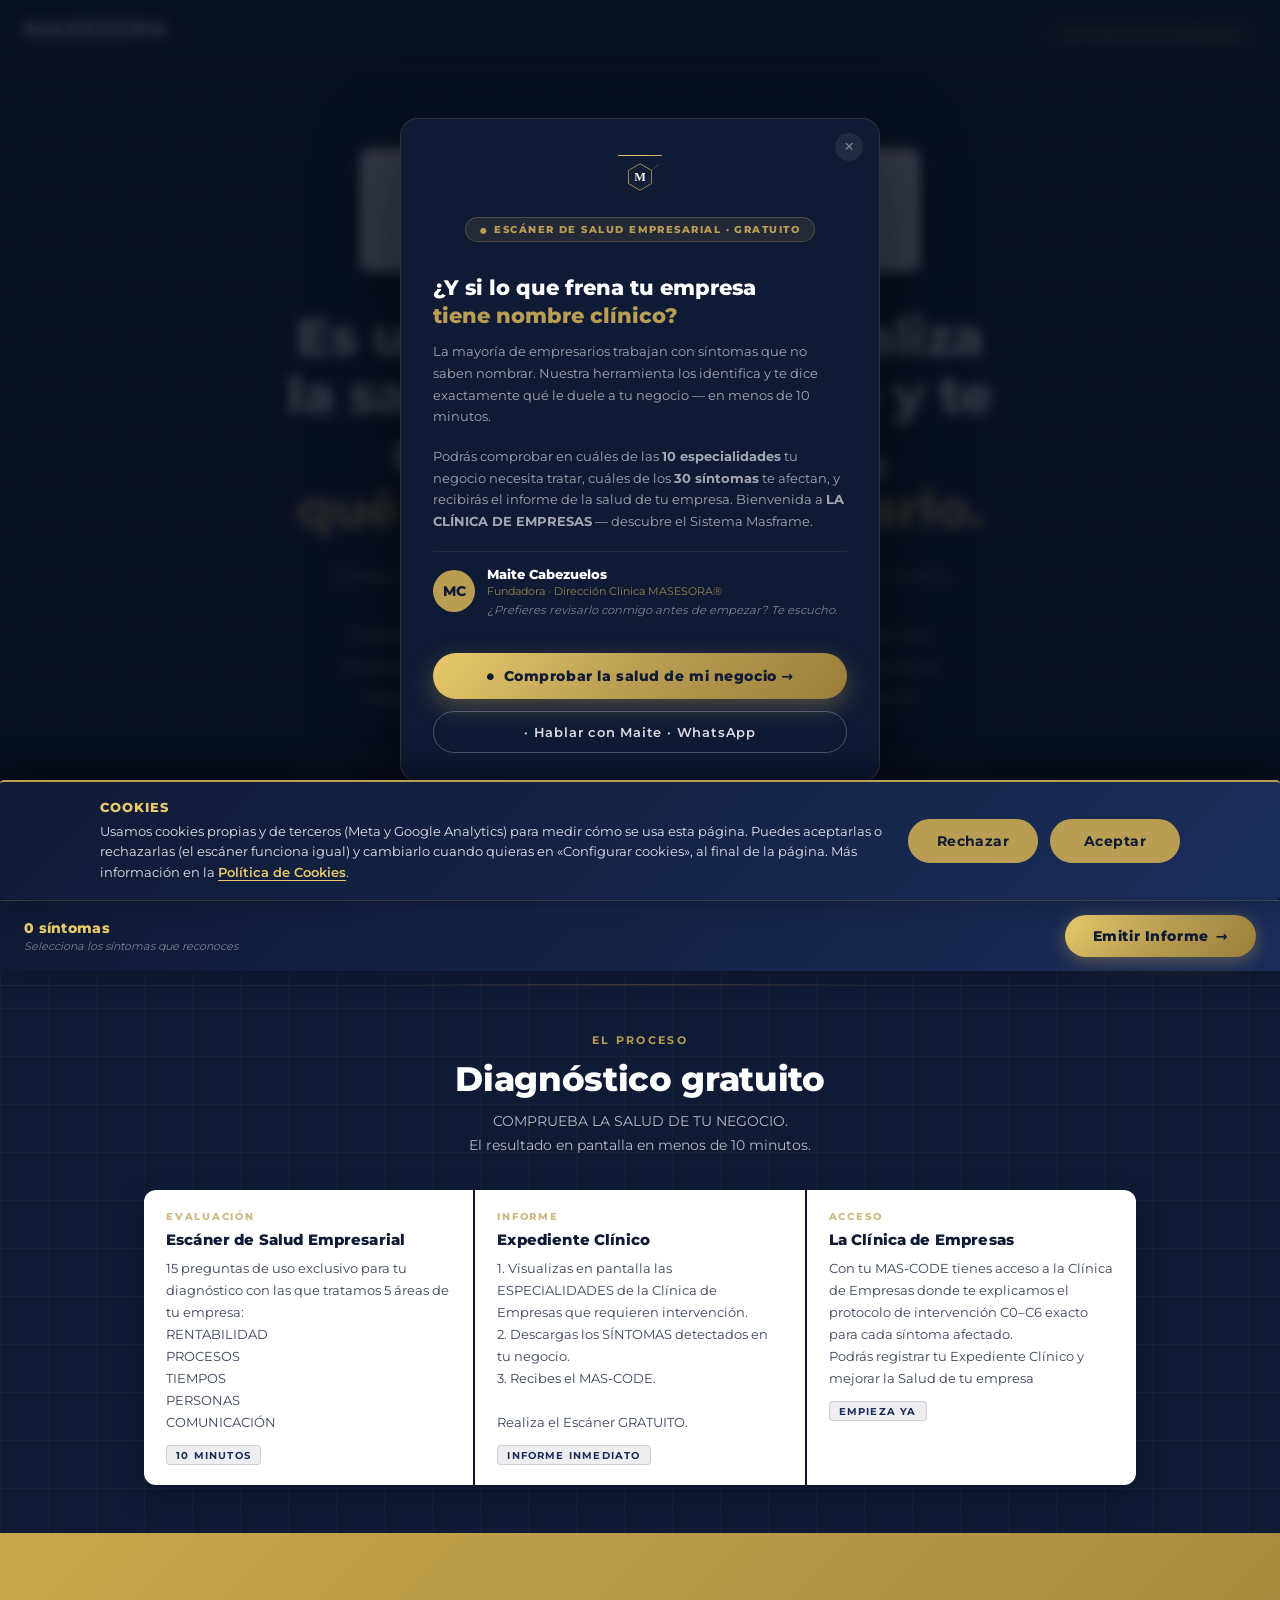
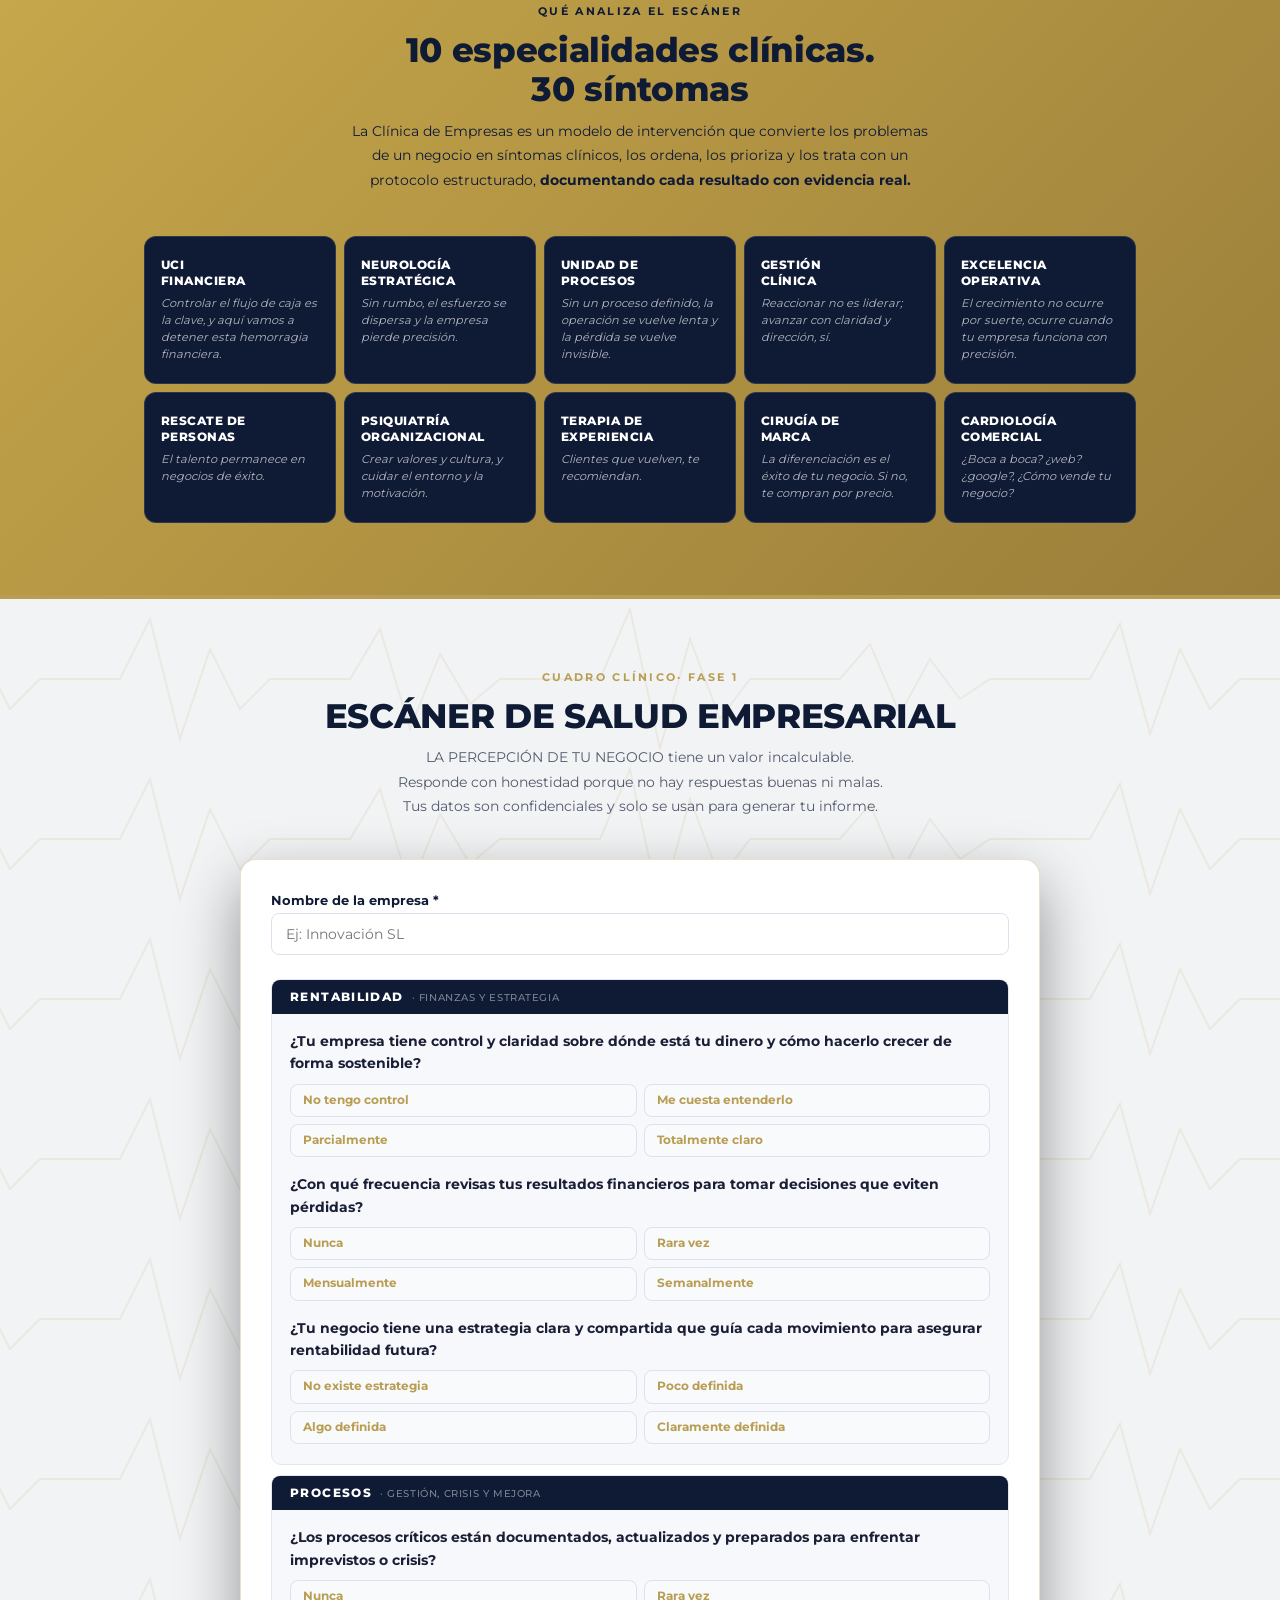
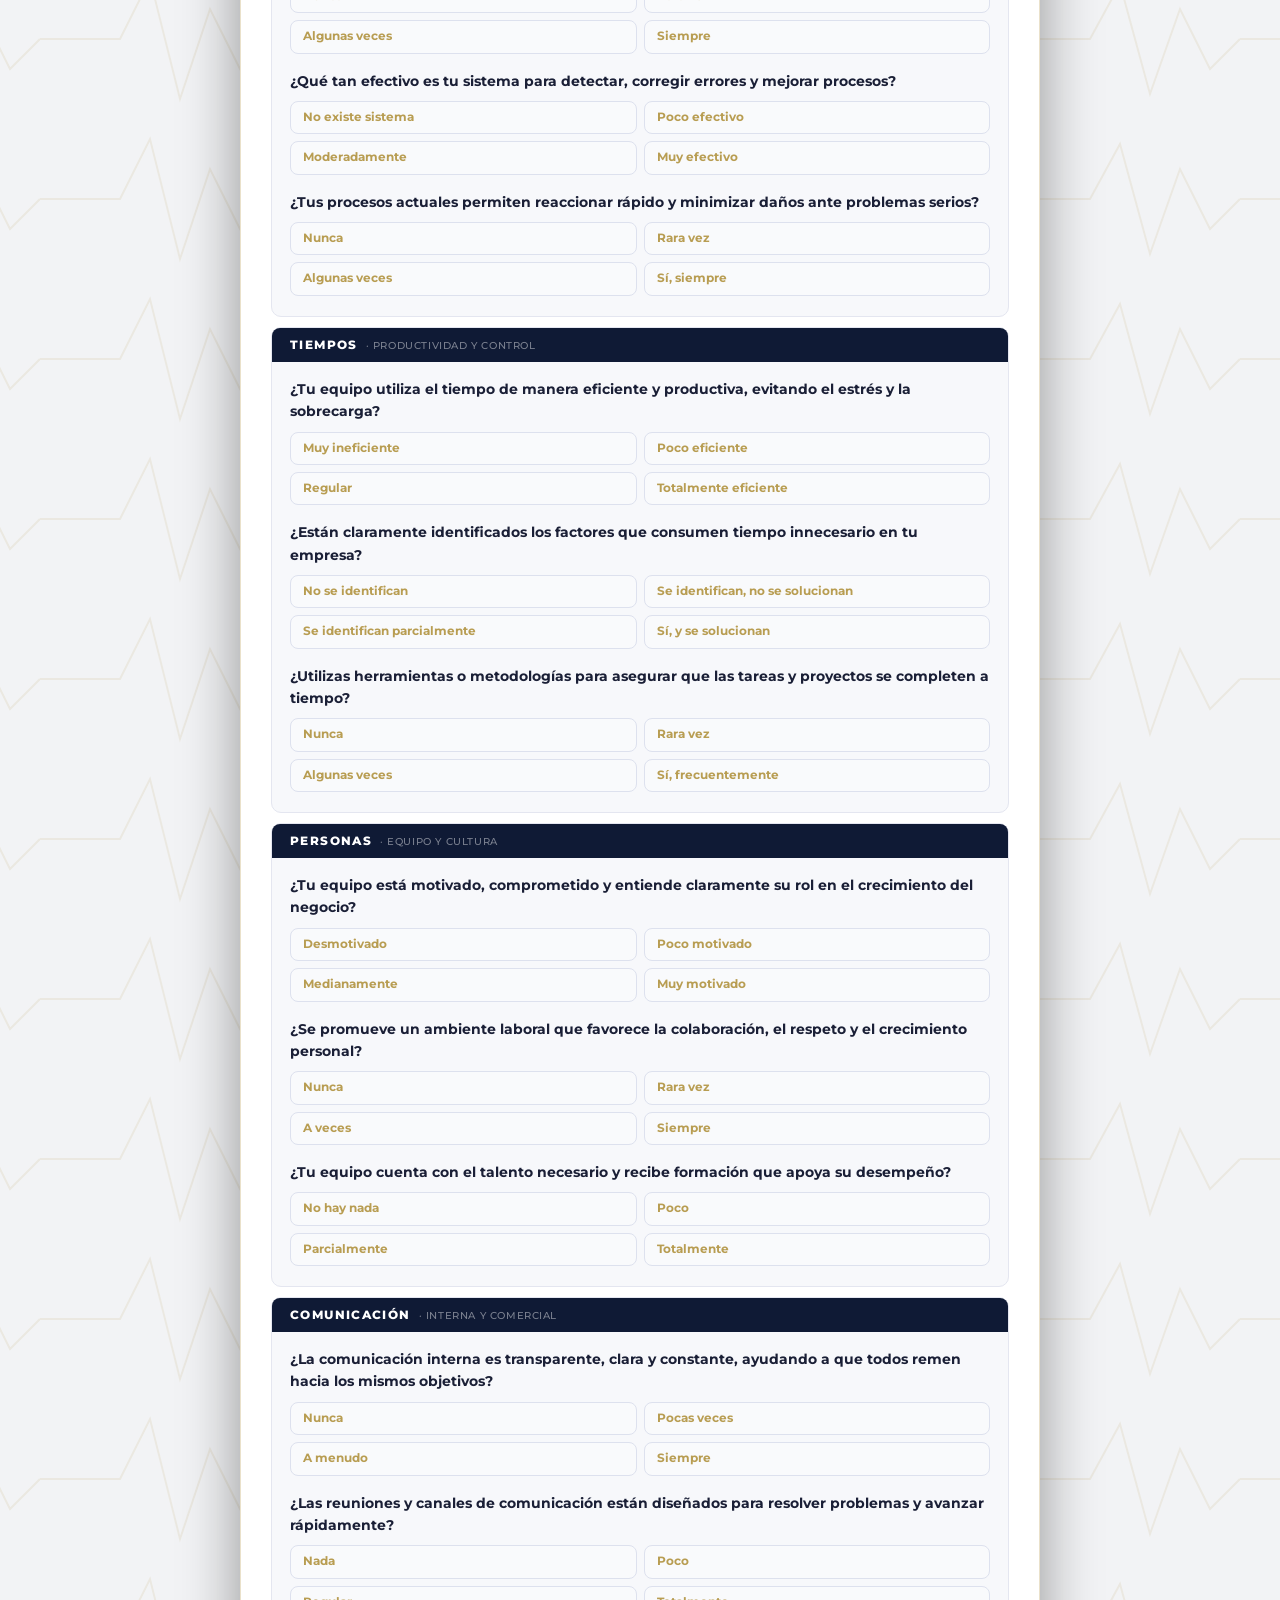
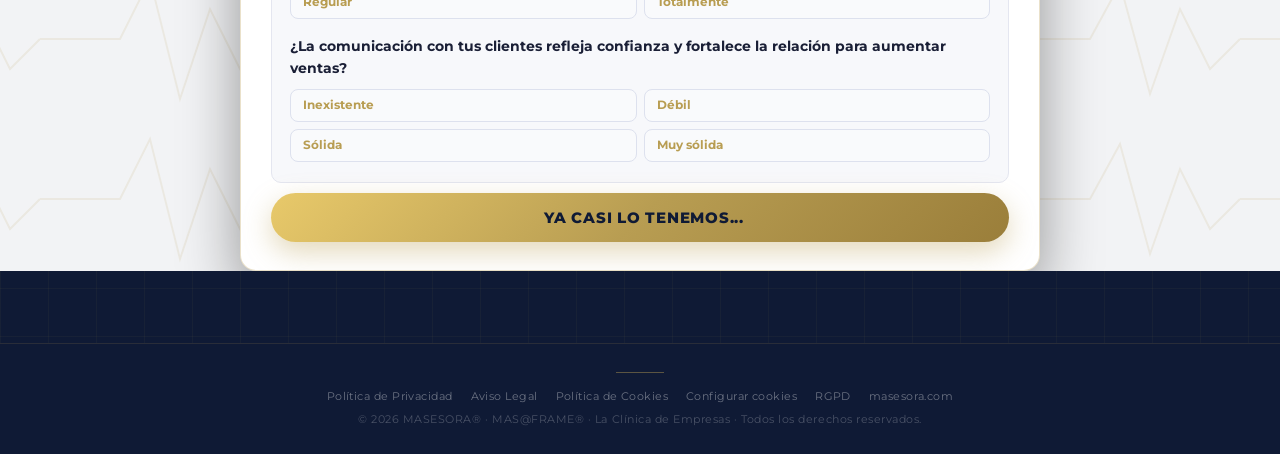
==== commit 6bdcfb1c: "fix(ortografia): herramienta, Dedica, COMPRUEBA, de uso exclusivo, de la Clinica, ESCANER con tilde " ====
--- a/index.html
+++ b/index.html
@@ -1378,7 +1378,7 @@
       <span class="entrada-badge">ESCÁNER DE SALUD EMPRESARIAL · Gratuito</span>
     </div>
     <h2 class="entrada-h2" id="entradaTitle">¿Y si lo que frena tu empresa<br><span>tiene nombre clínico?</span></h2>
-    <p class="entrada-p">La mayoría de empresarios trabajan con síntomas que no saben nombrar. Nuestra herrameinta, los identifica y te dice exactamente qué le duele a tu negocio — en menos de 10 minutos.</p>
+    <p class="entrada-p">La mayoría de empresarios trabajan con síntomas que no saben nombrar. Nuestra herramienta los identifica y te dice exactamente qué le duele a tu negocio — en menos de 10 minutos.</p>
     <p class="entrada-p">Podrás comprobar en cuáles de las <strong>10 especialidades</strong> tu negocio necesita tratar, cuáles de los <strong>30 síntomas</strong> te afectan, y recibirás el informe de la salud de tu empresa. Bienvenida a <strong>LA CLÍNICA DE EMPRESAS</strong> — descubre el Sistema Masframe.</p>
     <div class="entrada-founder">
       <div class="entrada-avatar">MC</div>
@@ -1420,7 +1420,7 @@
 <section class="hero">
   <img src="masframe-logo-light.svg" alt="MAS@FRAME® · Sistema Clínico de Intervención Empresarial" class="hero-masframe-logo" width="480" height="107">
   <h1>Es un sistema que analiza la salud de tu negocio y te dice exactamente,<br><span class="gold">qué hacer para mejorarlo.</span></h1>
-  <p class="hero-sub">Comprueba con nuestro Escáner de Salud Empresarial lo que le ocurre a tu negocio y cómo intervenirlo con precisión.<br>Dedíca 10 minutos a nuestra herramienta para que compruebes una metodología que ayuda a micropymes y autónomos a diagnosticar su negocio gracias a nuestra experiencia en consultoría empresarial.</p>
+  <p class="hero-sub">Comprueba con nuestro Escáner de Salud Empresarial lo que le ocurre a tu negocio y cómo intervenirlo con precisión.<br>Dedica 10 minutos a nuestra herramienta para que compruebes una metodología que ayuda a micropymes y autónomos a diagnosticar su negocio gracias a nuestra experiencia en consultoría empresarial.</p>
   
   <div class="trust-strip">
     <span class="trust-item"><span class="trust-icon">🆓</span> Gratuito</span>
@@ -1446,25 +1446,25 @@
     <div class="como-header">
       <div class="section-eyebrow">El proceso</div>
       <h2 class="section-title">Diagnóstico gratuito</h2>
-      <p class="section-sub">COMPUEBA LA SALUD DE TU NEGOCIO.<br> El resultado en pantalla en menos de 10 minutos.</p>
+      <p class="section-sub">COMPRUEBA LA SALUD DE TU NEGOCIO.<br> El resultado en pantalla en menos de 10 minutos.</p>
     </div>
     <div class="steps-grid">
       <div class="step">
         <div class="step-num">EVALUACIÓN</div>
         <div class="step-title">Escáner de Salud Empresarial</div>
-        <div class="step-body"> 15 preguntas uso excluso para tu diagnóstico con las que tratamos 5 áreas de tu empresa:<br>RENTABILIDAD<br>PROCESOS<br>TIEMPOS<br>PERSONAS<br>COMUNICACIÓN<br></div>
+        <div class="step-body"> 15 preguntas de uso exclusivo para tu diagnóstico con las que tratamos 5 áreas de tu empresa:<br>RENTABILIDAD<br>PROCESOS<br>TIEMPOS<br>PERSONAS<br>COMUNICACIÓN<br></div>
         <span class="step-tag">10 minutos</span>
       </div>
       <div class="step">
         <div class="step-num">INFORME</div>
         <div class="step-title">Expediente Clínico</div>
-        <div class="step-body">1. Visualizas en pantalla las ESPECIALIDADES la Clinica de Empresas que requieren intervención.<br>2. Descargas los SÍNTOMAS detectados en tu negocio.<br>3.Recibes el MAS-CODE.<br><br>Realiza el Escáner GRATUITO. </div>
+        <div class="step-body">1. Visualizas en pantalla las ESPECIALIDADES de la Clínica de Empresas que requieren intervención.<br>2. Descargas los SÍNTOMAS detectados en tu negocio.<br>3. Recibes el MAS-CODE.<br><br>Realiza el Escáner GRATUITO. </div>
         <span class="step-tag">Informe INMEDIATO</span>
       </div>
       <div class="step">
         <div class="step-num">ACCESO</div>
         <div class="step-title">La Clínica de Empresas</div>
-        <div class="step-body"> Con tu MAS-CODE tienes acceso a la Clínica de Empresas donde te explicamos el protocolo de intervención C0–C6 exacto para cada síntoma afectado. <br>Podrás registrar  y registra tu Expediente Clínico y mejorar la Salud de tu empresa </div>
+        <div class="step-body"> Con tu MAS-CODE tienes acceso a la Clínica de Empresas donde te explicamos el protocolo de intervención C0–C6 exacto para cada síntoma afectado. <br>Podrás registrar tu Expediente Clínico y mejorar la Salud de tu empresa </div>
         <span class="step-tag">Empieza ya</span>
       </div>
     </div>
@@ -1529,7 +1529,7 @@
   <div class="section-inner">
     <div class="form-header">
       <div class="section-eyebrow">Cuadro Clínico· Fase 1</div>
-      <h2 class="section-title">ESCANER DE SALUD EMPRESARIAL</h2>
+      <h2 class="section-title">ESCÁNER DE SALUD EMPRESARIAL</h2>
       <p class="section-sub">LA PERCEPCIÓN DE TU NEGOCIO tiene un valor incalculable.<br>Responde con honestidad porque no hay respuestas buenas ni malas.<br>Tus datos son confidenciales y solo se usan para generar tu informe.</p>
     </div>
 
@@ -1925,6 +1925,7 @@
         <h4>3. Para qué usamos tus datos y con qué base legal</h4>
         <ul>
           <li><strong>Elaborar la propuesta que ves en pantalla al terminar el diagnóstico de Tu Solución</strong> — es necesario para darte el servicio que has pedido (art. 6.1.b RGPD). Para ello tu nombre y tus respuestas se envían al proveedor que redacta la propuesta (ver el apartado 4).</li>
+          <li><strong>Gestionar la reunión que reservas</strong> — es necesario para darte el servicio que has pedido (art. 6.1.b RGPD).</li>
           <li><strong>Enviarte la ficha técnica de Tu Solución o el informe del Escáner, y darte acceso a La Clínica de Empresas con tu código</strong> — tu consentimiento (art. 6.1.a RGPD), que das al marcar la casilla obligatoria del formulario.</li>
           <li><strong>Contactarte después para explorar la implementación</strong> — solo si marcas la casilla opcional, aparte de la anterior (art. 6.1.a RGPD). Puedes retirarla cuando quieras.</li>
           <li><strong>Saber en qué paso del Escáner se abandona la página, si aceptas las cookies de estadística</strong> — tu consentimiento (art. 6.1.a RGPD).</li>
@@ -1939,6 +1940,7 @@
           <li><strong>MongoDB, Inc. (Atlas)</strong> — base de datos donde se guarda lo que envías en el Escáner.</li>
           <li><strong>Resend, Inc.</strong> — envío de correos: el informe o la ficha que te llega a ti y una copia interna a <a href="mailto:info@masesora.com">info@masesora.com</a>.</li>
           <li><strong>Anthropic, PBC</strong> — solo en <strong>Tu Solución</strong>: recibe tu nombre y las respuestas del diagnóstico, incluidos los textos libres que escribas, para redactar tu propuesta en pantalla. No recibe tu email.</li>
+          <li><strong>Cal.com, Inc.</strong> — solo si reservas una reunión: recibe lo que escribas en su calendario y, si la reservas desde Tu Solución, tu nombre y un resumen de tu diagnóstico, que viajan dentro de la cita.</li>
           <li><strong>Cloudflare, Inc. y Netlify, Inc.</strong> — entrega de las páginas web y seguridad.</li>
           <li><strong>Google y Meta</strong> — solo si aceptas las cookies de medición.</li>
         </ul>
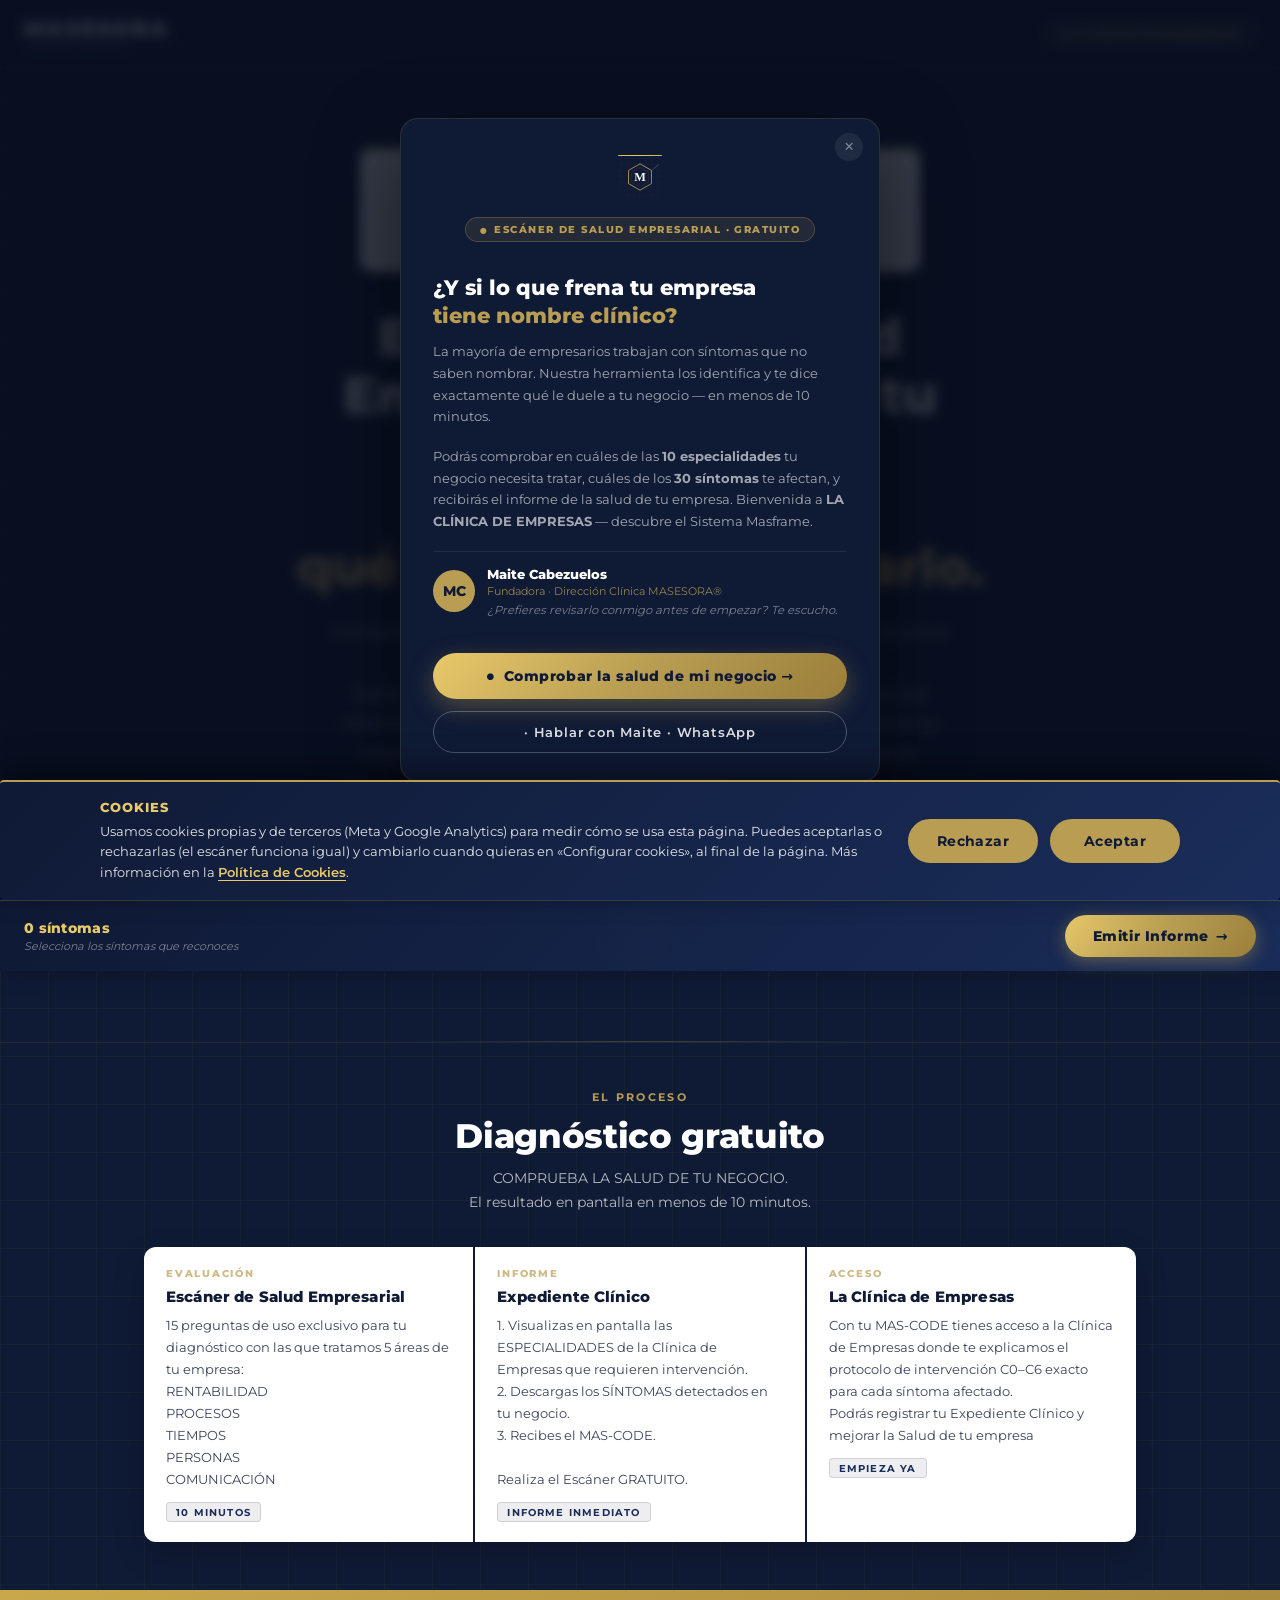
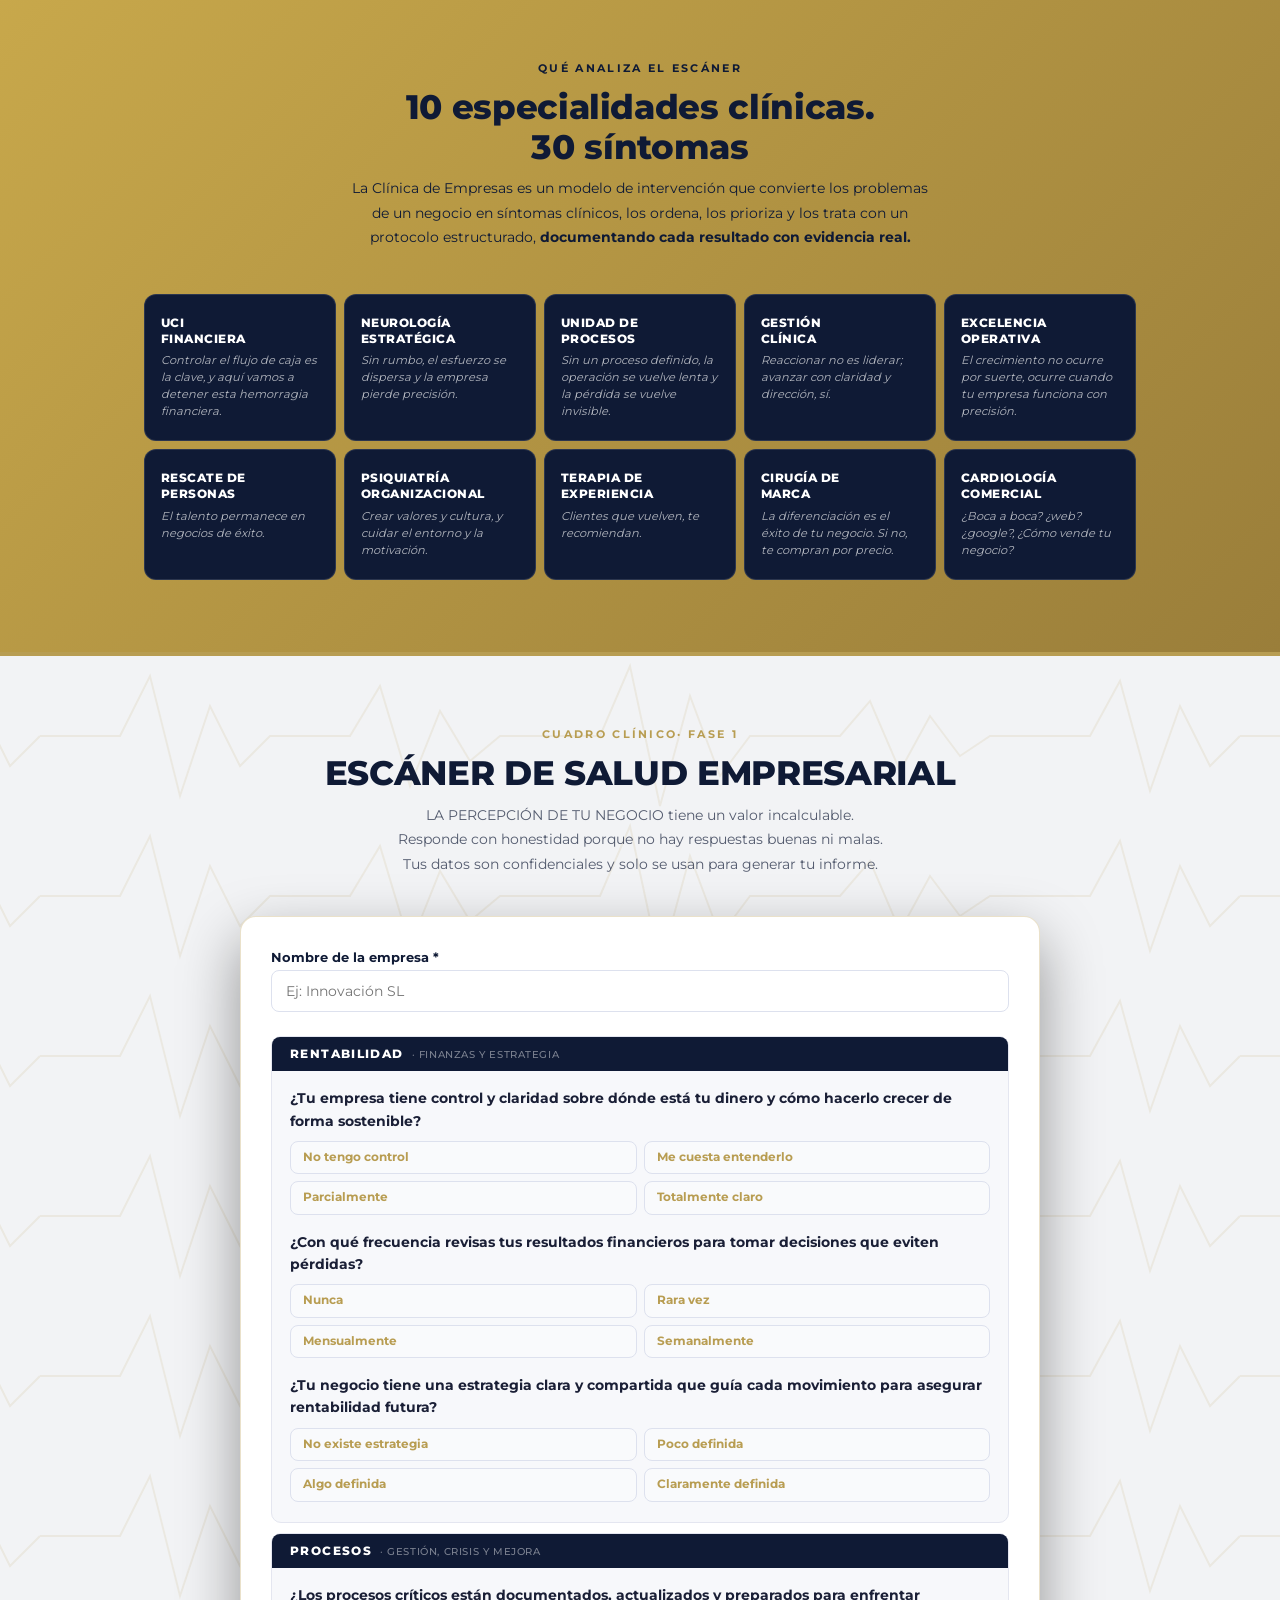
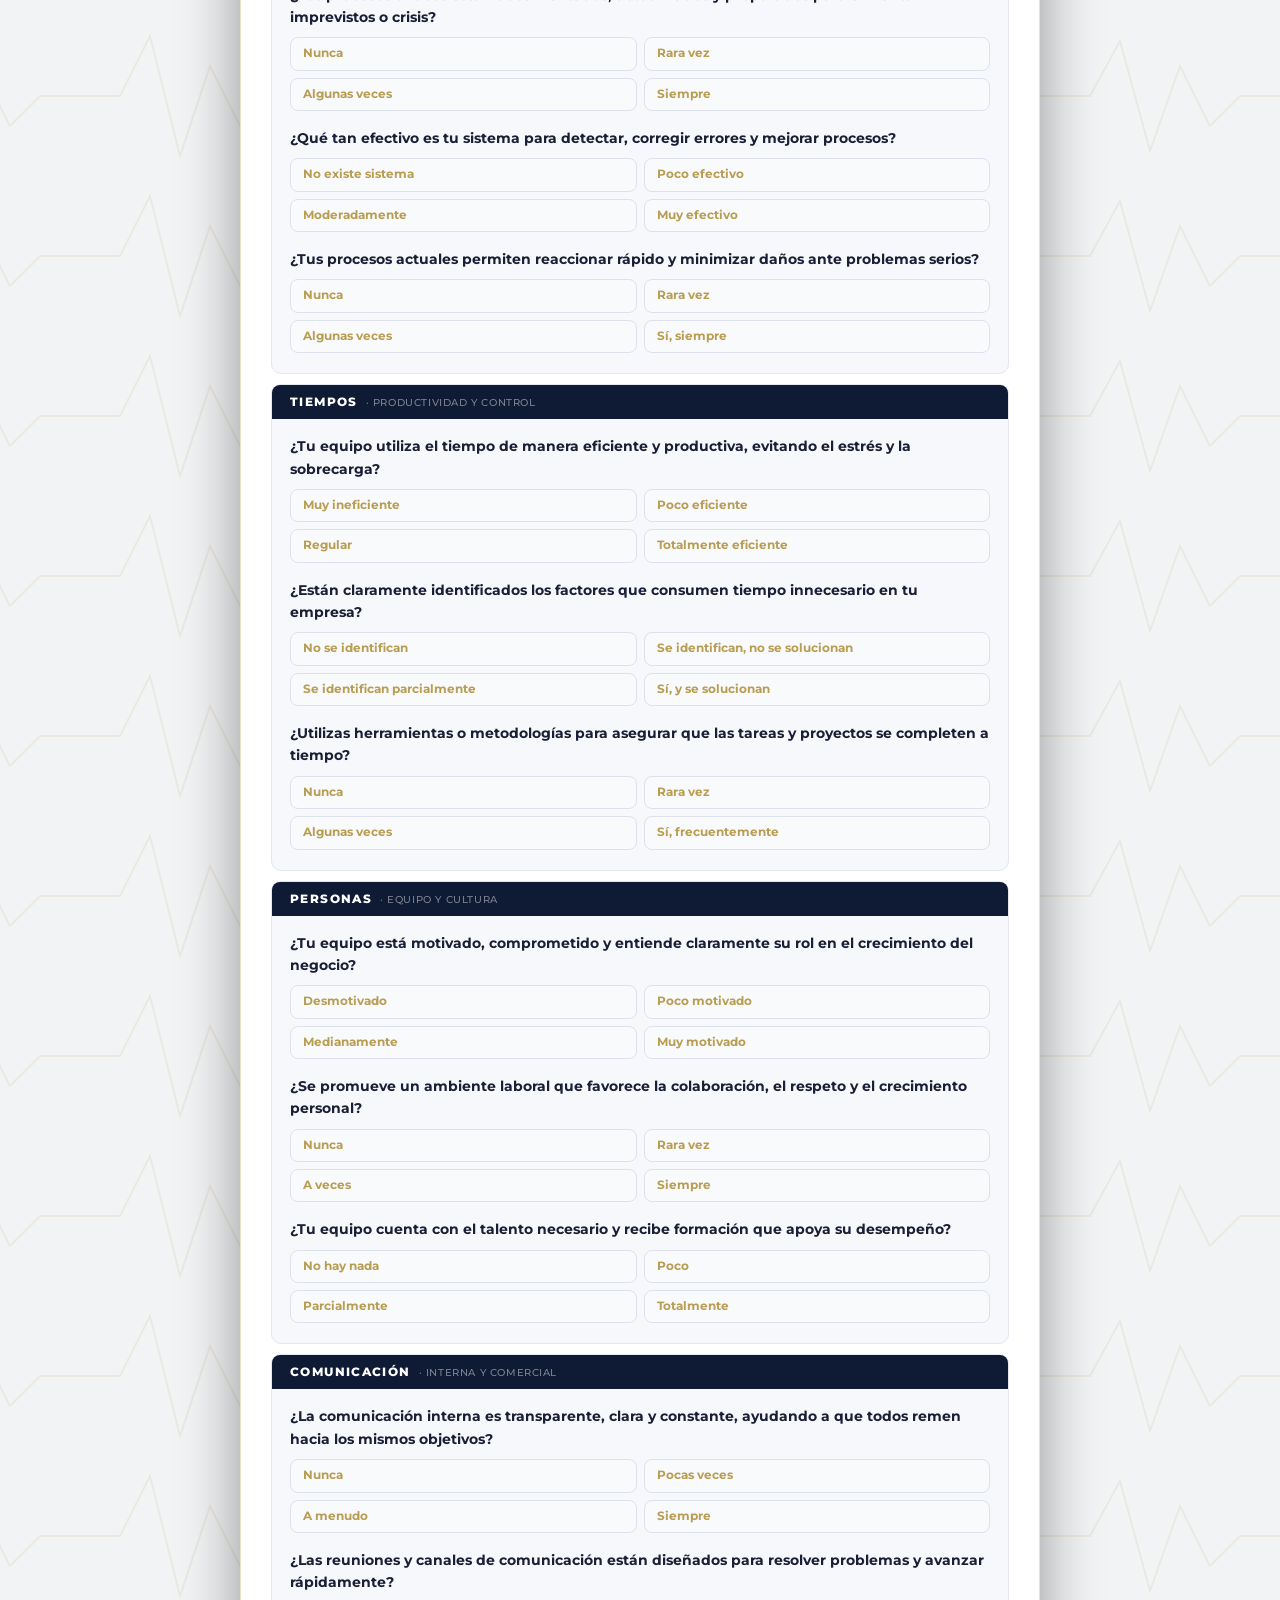
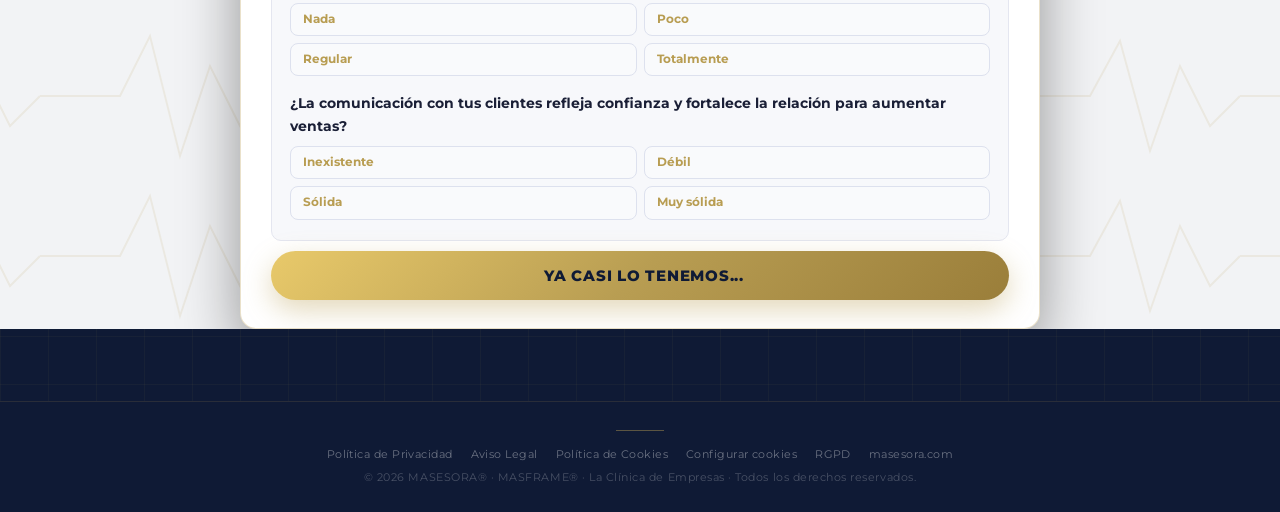
==== commit 324c3ea7: "seo(ese): title, meta y H1 con 'Escáner de Salud Empresarial', marca MASFRAME y lastmod - title (60 " ====
--- a/index.html
+++ b/index.html
@@ -12,30 +12,30 @@
     })();
   </script>
   <meta name="viewport" content="width=device-width, initial-scale=1" />
-  <title>MAS@FRAME® · Escáner de Salud Empresarial — La Clínica de Empresas</title>
-  <meta name="description" content="Diagnostica la salud de tu empresa en 10 minutos. 10 especialidades clínicas, informe detallado y protocolo de intervención C0–C6 gratuito. MAS@FRAME® · MASESORA®.">
+  <title>Escáner de Salud Empresarial gratis · La Clínica de Empresas</title>
+  <meta name="description" content="Diagnóstico gratuito de tu negocio en 10 minutos: detecta qué síntomas frenan tu empresa y recibe un informe con qué hacer para mejorarla. MASESORA.">
   <!-- Canonical -->
   <link rel="canonical" href="https://www.masesora.es/">
 
   <!-- Open Graph -->
   <meta property="og:type"        content="website">
   <meta property="og:site_name"   content="MASESORA · La Clínica de Empresas">
-  <meta property="og:title"       content="MAS@FRAME® · Escáner de Salud Empresarial">
-  <meta property="og:description" content="Diagnostica tu empresa en 10 minutos. 10 especialidades clínicas, informe con síntomas detectados y protocolo de intervención C0–C6. Gratuito.">
+  <meta property="og:title"       content="MASFRAME® · Escáner de Salud Empresarial">
+  <meta property="og:description" content="Diagnóstico gratuito de tu negocio en 10 minutos. Detecta qué síntomas frenan tu empresa y recibe un informe con qué hacer para mejorarla.">
   <meta property="og:url"         content="https://www.masesora.es/">
   <meta property="og:image"       content="https://www.masesora.es/social-card.png">
   <meta property="og:image:type"  content="image/png">
   <meta property="og:image:width" content="1200">
   <meta property="og:image:height"content="630">
-  <meta property="og:image:alt"   content="MAS@FRAME® · Escáner de Salud Empresarial — La Clínica de Empresas">
+  <meta property="og:image:alt"   content="MASFRAME® · Escáner de Salud Empresarial — La Clínica de Empresas">
   <meta property="og:locale"      content="es_ES">
 
   <!-- Twitter / X -->
   <meta name="twitter:card"        content="summary_large_image">
-  <meta name="twitter:title"       content="MAS@FRAME® · Escáner de Salud Empresarial">
-  <meta name="twitter:description" content="Diagnostica tu empresa en 10 minutos. 10 especialidades clínicas, informe con síntomas detectados y protocolo de intervención C0–C6. Gratuito.">
+  <meta name="twitter:title"       content="MASFRAME® · Escáner de Salud Empresarial">
+  <meta name="twitter:description" content="Diagnóstico gratuito de tu negocio en 10 minutos. Detecta qué síntomas frenan tu empresa y recibe un informe con qué hacer para mejorarla.">
   <meta name="twitter:image"       content="https://www.masesora.es/social-card.png">
-  <meta name="twitter:image:alt"   content="MAS@FRAME® · Escáner de Salud Empresarial">
+  <meta name="twitter:image:alt"   content="MASFRAME® · Escáner de Salud Empresarial">
 
   <!-- Theme & favicon -->
   <meta name="theme-color" content="#0F1A35">
@@ -53,8 +53,8 @@
   {
     "@context": "https://schema.org",
     "@type": "Service",
-    "name": "Escáner de Salud Empresarial MAS@FRAME®",
-    "alternateName": "ESE · MAS@FRAME®",
+    "name": "Escáner de Salud Empresarial MASFRAME®",
+    "alternateName": "ESE · MASFRAME®",
     "description": "Diagnóstico clínico empresarial gratuito. Evalúa 10 especialidades, detecta síntomas y emite un protocolo de intervención C0–C6 personalizado.",
     "url": "https://www.masesora.es/",
     "provider": {
@@ -1373,7 +1373,7 @@
 <div id="entradaModal" aria-modal="true" role="dialog" aria-labelledby="entradaTitle">
   <div class="entrada-card">
     <button class="entrada-close" onclick="cerrarModal()" aria-label="Cerrar">✕</button>
-    <img src="masframe-logo-icon.svg" class="entrada-logo" alt="MAS@FRAME®" aria-hidden="true">
+    <img src="masframe-logo-icon.svg" class="entrada-logo" alt="MASFRAME®" aria-hidden="true">
     <div style="text-align:center;margin-bottom:16px;">
       <span class="entrada-badge">ESCÁNER DE SALUD EMPRESARIAL · Gratuito</span>
     </div>
@@ -1418,8 +1418,8 @@
 
 <!-- ── HERO ── -->
 <section class="hero">
-  <img src="masframe-logo-light.svg" alt="MAS@FRAME® · Sistema Clínico de Intervención Empresarial" class="hero-masframe-logo" width="480" height="107">
-  <h1>Es un sistema que analiza la salud de tu negocio y te dice exactamente,<br><span class="gold">qué hacer para mejorarlo.</span></h1>
+  <img src="masframe-logo-light.svg" alt="MASFRAME® · Sistema Clínico de Intervención Empresarial" class="hero-masframe-logo" width="480" height="107">
+  <h1>El Escáner de Salud Empresarial analiza tu negocio y te dice exactamente<br><span class="gold">qué hacer para mejorarlo.</span></h1>
   <p class="hero-sub">Comprueba con nuestro Escáner de Salud Empresarial lo que le ocurre a tu negocio y cómo intervenirlo con precisión.<br>Dedica 10 minutos a nuestra herramienta para que compruebes una metodología que ayuda a micropymes y autónomos a diagnosticar su negocio gracias a nuestra experiencia en consultoría empresarial.</p>
   
   <div class="trust-strip">
@@ -1837,7 +1837,7 @@
         <button onclick="enviarDiagnostico()" id="btnEnviar" class="btn-enviar">Enviar mi informe <span>→</span></button>
       </div>
       <div id="activationBox">
-        <div class="activation-eyebrow">Tu Código de Acceso · La Clínica de Empresas MAS@FRAME®</div>
+        <div class="activation-eyebrow">Tu Código de Acceso · La Clínica de Empresas MASFRAME®</div>
         <div id="codigoExc"></div>
         <div class="codigo-copy-row">
           <button class="btn-copy" onclick="copiarCodigo()">Copiar código</button>
@@ -1879,7 +1879,7 @@
     <a href="#" onclick="abrirLegal('rgpd');return false;">RGPD</a>
     <a href="https://www.masesora.com" target="_blank" rel="noopener">masesora.com</a>
   </div>
-  <div class="footer-copy">© 2026 MASESORA® · MAS@FRAME® · La Clínica de Empresas · Todos los derechos reservados.</div>
+  <div class="footer-copy">© 2026 MASESORA® · MASFRAME® · La Clínica de Empresas · Todos los derechos reservados.</div>
 </footer>
 
 <!-- ── DIAGNOSTIC OVERLAY ── -->
@@ -2610,7 +2610,7 @@
   overlay.classList.add('active');
   overlay.setAttribute('aria-hidden','false');
   const texts=['Identificando los puntos de fractura de tu empresa','Cruzando síntomas con las especialidades clínicas','Tu informe está casi listo. Prepárate para leerlo.'];
-  const subs=['Analizando cada especialidad clínica','Detectando patrones de riesgo empresarial','Generando informe MAS@FRAME®'];
+  const subs=['Analizando cada especialidad clínica','Detectando patrones de riesgo empresarial','Generando informe MASFRAME®'];
   const textEl=document.querySelector('.overlay-text-1');
   const subEl=document.querySelector('.overlay-text-2');
   let count=0;
@@ -2624,7 +2624,7 @@
   const d=diagnosticoActual;
   document.getElementById('informeEmpresaNombre').textContent=d.nombre;
   document.getElementById('informeExpNum').textContent='Expediente · Pendiente de registro';
-  document.getElementById('ctaExpedienteLabel').textContent='Tu diagnóstico MAS@FRAME® está listo';
+  document.getElementById('ctaExpedienteLabel').textContent='Tu diagnóstico MASFRAME® está listo';
   const nSint = sintomasSeleccionados.length;
   const nEsp = d.especialidades.filter(e=>
     e.nivel.nivel==='CRÍTICO' || e.nivel.nivel==='RECOMENDADO'
@@ -2834,7 +2834,7 @@
   const copyRow=document.querySelector('.codigo-copy-row');
   if(copyRow) copyRow.style.display='none';
   const eyebrow=document.querySelector('.activation-eyebrow');
-  if(eyebrow) eyebrow.textContent='Ya perteneces a La Clínica de Empresas MAS@FRAME®';
+  if(eyebrow) eyebrow.textContent='Ya perteneces a La Clínica de Empresas MASFRAME®';
   document.getElementById('emailAviso').innerHTML=
     `Este email ya tiene un expediente abierto en La Clínica de Empresas, así que no hemos creado otro ni hemos cambiado nada del que tienes. <strong style="color:var(--gold-l);">Te hemos enviado tu código de acceso a ${email.replace(/[<>&"]/g,'')}</strong>.`;
 }
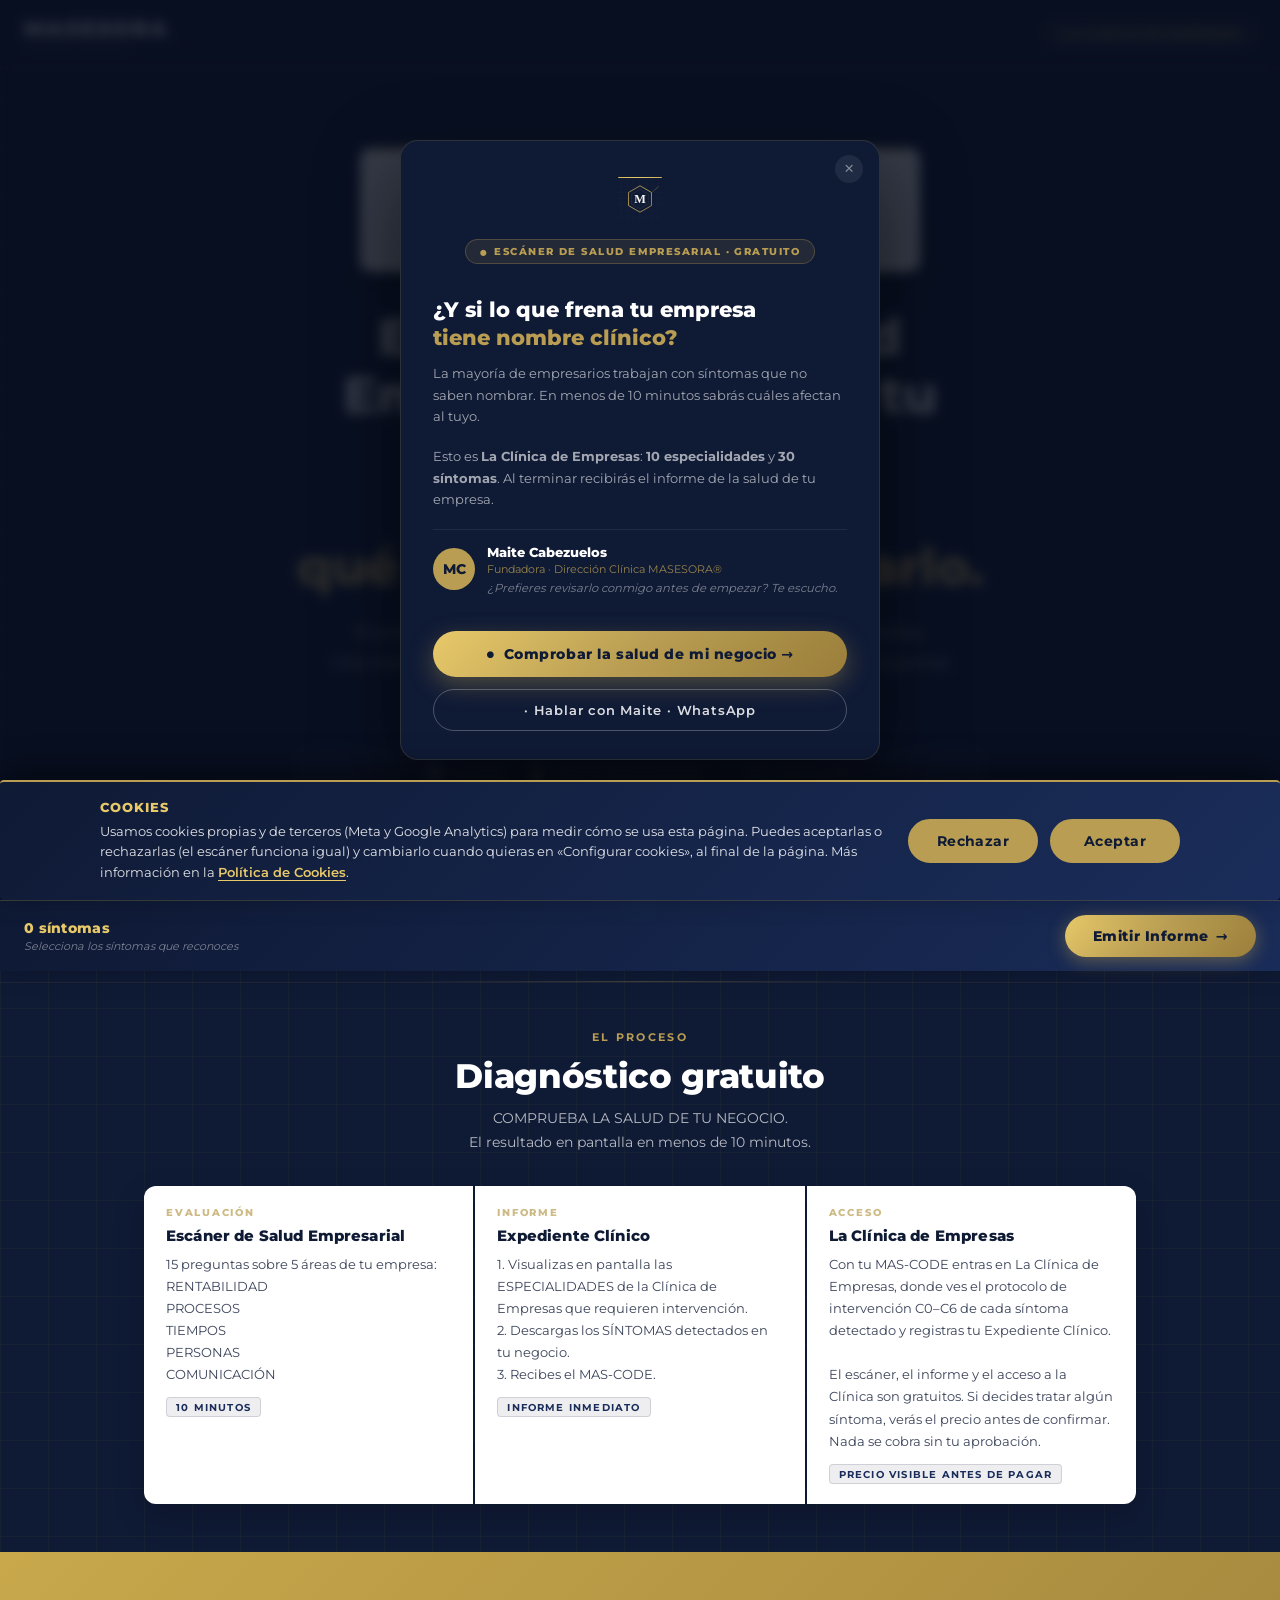
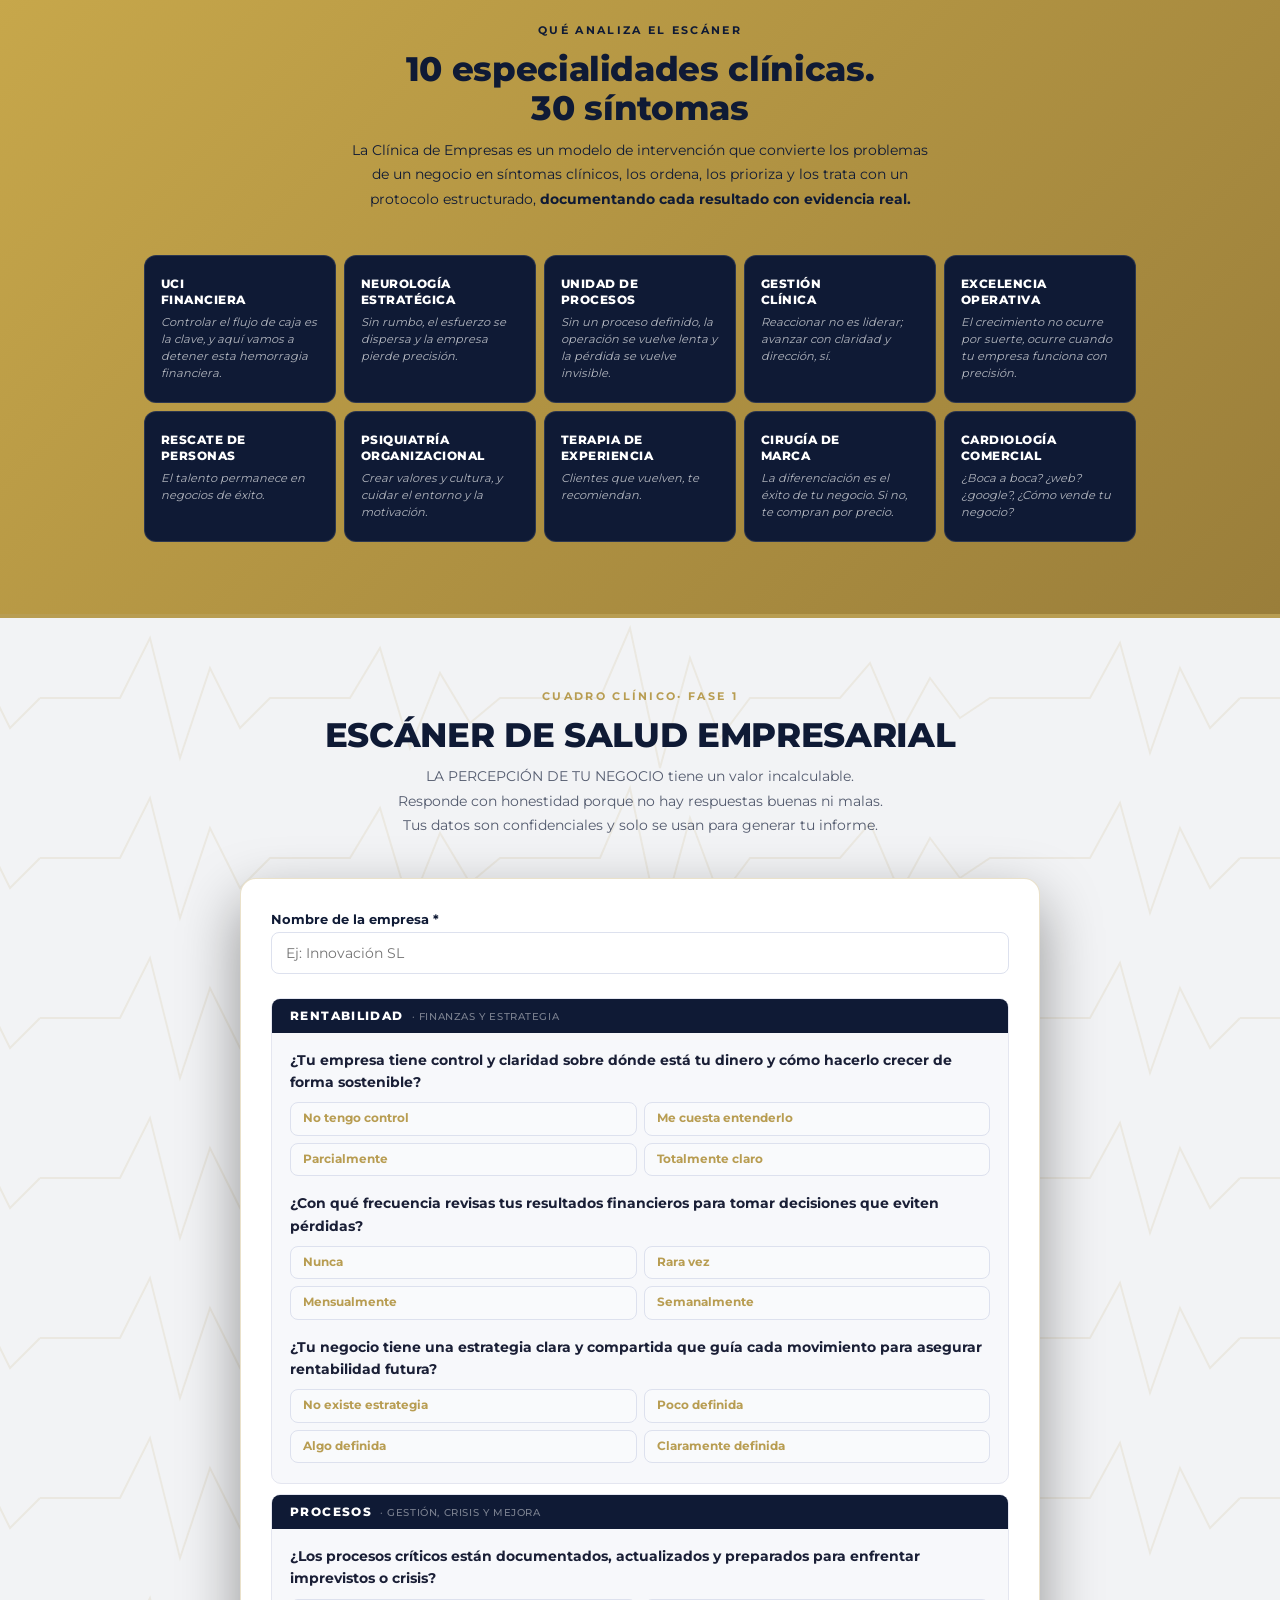
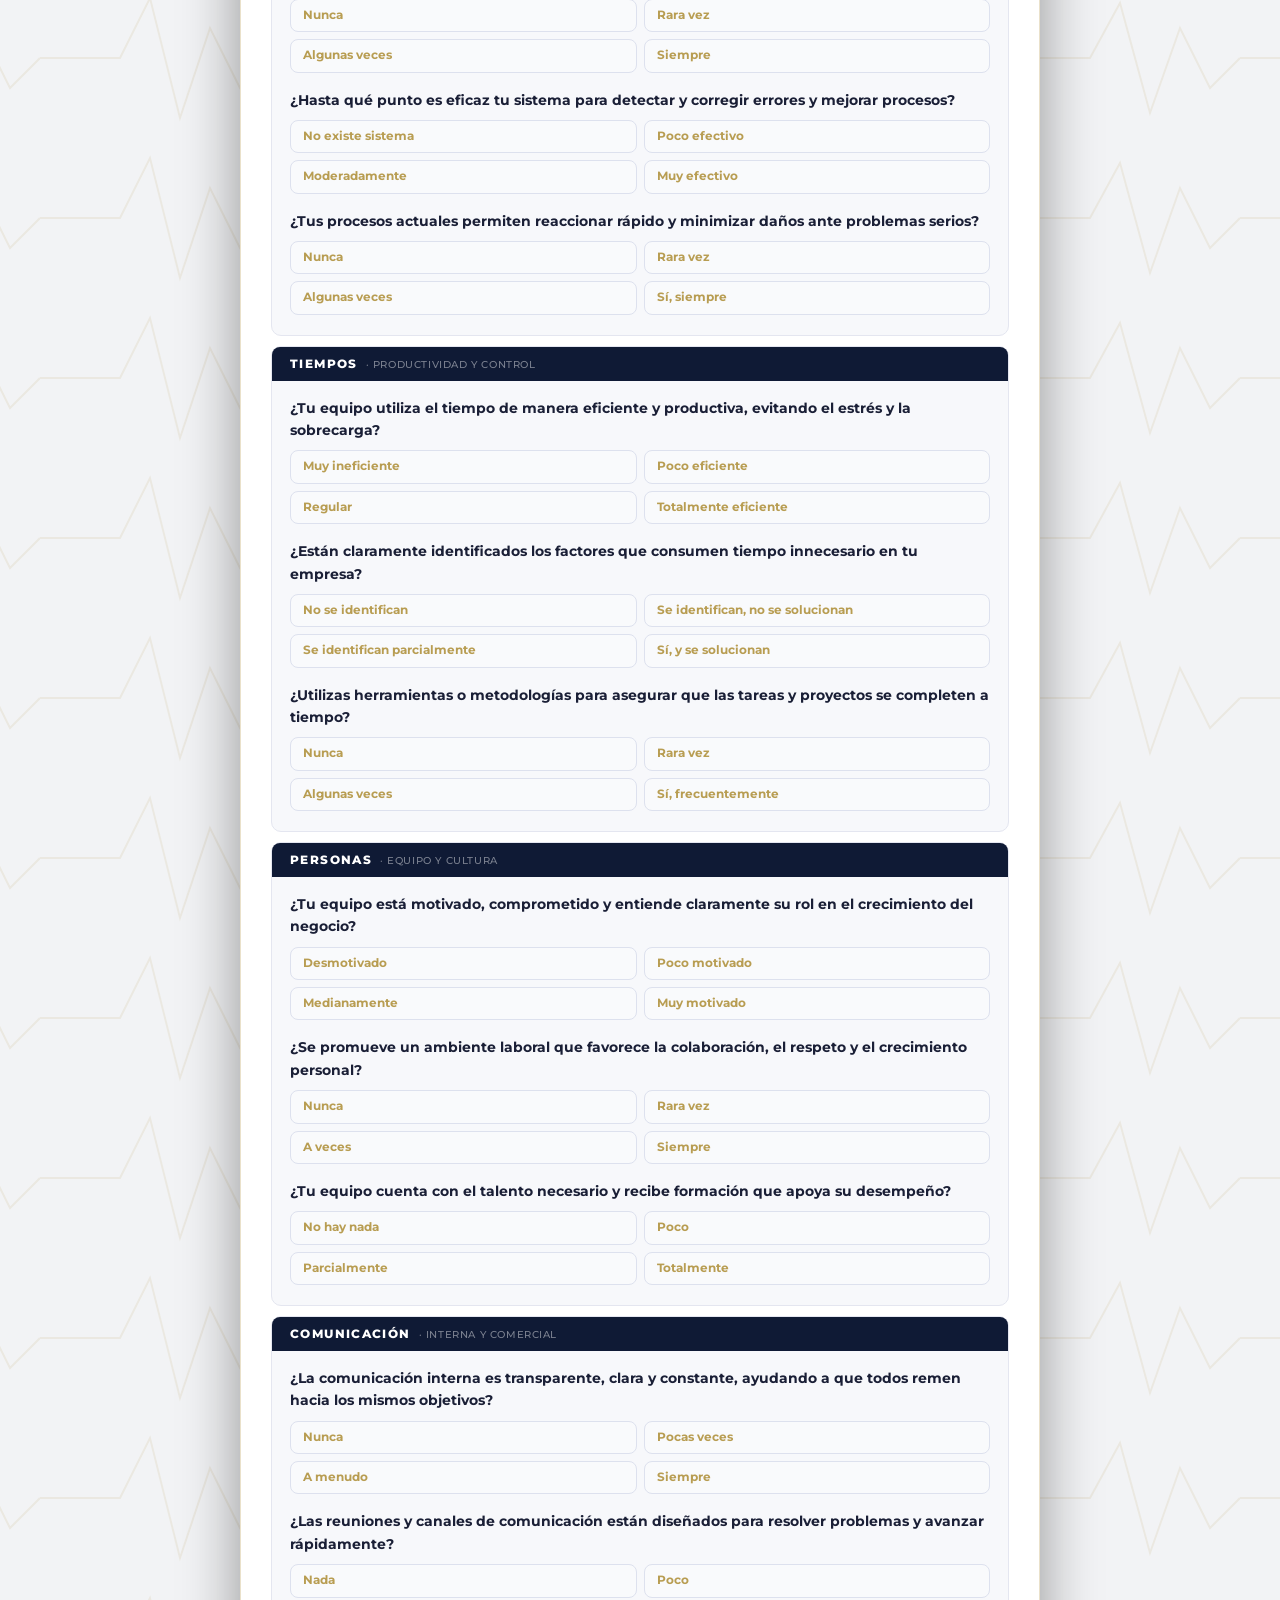
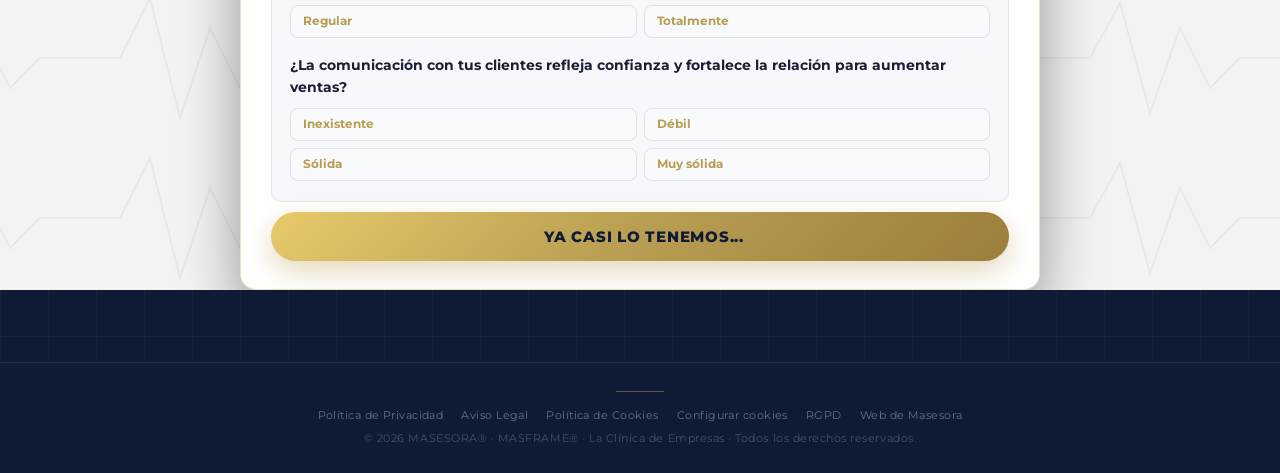
==== commit 12f2f7e9: "copy(ese): castellano de España, marca MASFRAME®, una sola llamada a la acción y aviso de precio tra" ====
--- a/index.html
+++ b/index.html
@@ -1378,8 +1378,8 @@
       <span class="entrada-badge">ESCÁNER DE SALUD EMPRESARIAL · Gratuito</span>
     </div>
     <h2 class="entrada-h2" id="entradaTitle">¿Y si lo que frena tu empresa<br><span>tiene nombre clínico?</span></h2>
-    <p class="entrada-p">La mayoría de empresarios trabajan con síntomas que no saben nombrar. Nuestra herramienta los identifica y te dice exactamente qué le duele a tu negocio — en menos de 10 minutos.</p>
-    <p class="entrada-p">Podrás comprobar en cuáles de las <strong>10 especialidades</strong> tu negocio necesita tratar, cuáles de los <strong>30 síntomas</strong> te afectan, y recibirás el informe de la salud de tu empresa. Bienvenida a <strong>LA CLÍNICA DE EMPRESAS</strong> — descubre el Sistema Masframe.</p>
+    <p class="entrada-p">La mayoría de empresarios trabajan con síntomas que no saben nombrar. En menos de 10 minutos sabrás cuáles afectan al tuyo.</p>
+    <p class="entrada-p">Esto es <strong>La Clínica de Empresas</strong>: <strong>10 especialidades</strong> y <strong>30 síntomas</strong>. Al terminar recibirás el informe de la salud de tu empresa.</p>
     <div class="entrada-founder">
       <div class="entrada-avatar">MC</div>
       <div class="entrada-founder-info">
@@ -1395,7 +1395,7 @@
   </div>
 </div>
 
-<a href="#formSection" class="skip-nav">Saltar al diagnóstico</a>
+<a href="#formSection" class="skip-nav">Comprobar la salud de mi negocio</a>
 
 <!-- ── NAVBAR ── -->
 <nav class="navbar">
@@ -1420,7 +1420,7 @@
 <section class="hero">
   <img src="masframe-logo-light.svg" alt="MASFRAME® · Sistema Clínico de Intervención Empresarial" class="hero-masframe-logo" width="480" height="107">
   <h1>El Escáner de Salud Empresarial analiza tu negocio y te dice exactamente<br><span class="gold">qué hacer para mejorarlo.</span></h1>
-  <p class="hero-sub">Comprueba con nuestro Escáner de Salud Empresarial lo que le ocurre a tu negocio y cómo intervenirlo con precisión.<br>Dedica 10 minutos a nuestra herramienta para que compruebes una metodología que ayuda a micropymes y autónomos a diagnosticar su negocio gracias a nuestra experiencia en consultoría empresarial.</p>
+  <p class="hero-sub">15 preguntas, 10 minutos y un informe con los síntomas detectados.<br>Una metodología nacida de la consultoría empresarial para micropymes y autónomos.</p>
   
   <div class="trust-strip">
     <span class="trust-item"><span class="trust-icon">🆓</span> Gratuito</span>
@@ -1431,7 +1431,7 @@
   <br>
 
   <div class="hero-scroll" onclick="document.getElementById('formSection').scrollIntoView({behavior:'smooth',block:'start'})" style="cursor:pointer;" role="button" aria-label="Ir al diagnóstico">
-    <span>Empieza el escáner</span>
+    <span>Comprobar la salud de mi negocio</span>
     <div class="hero-scroll-arrow">↓</div>
   </div>
 
@@ -1452,20 +1452,20 @@
       <div class="step">
         <div class="step-num">EVALUACIÓN</div>
         <div class="step-title">Escáner de Salud Empresarial</div>
-        <div class="step-body"> 15 preguntas de uso exclusivo para tu diagnóstico con las que tratamos 5 áreas de tu empresa:<br>RENTABILIDAD<br>PROCESOS<br>TIEMPOS<br>PERSONAS<br>COMUNICACIÓN<br></div>
+        <div class="step-body"> 15 preguntas sobre 5 áreas de tu empresa:<br>RENTABILIDAD<br>PROCESOS<br>TIEMPOS<br>PERSONAS<br>COMUNICACIÓN<br></div>
         <span class="step-tag">10 minutos</span>
       </div>
       <div class="step">
         <div class="step-num">INFORME</div>
         <div class="step-title">Expediente Clínico</div>
-        <div class="step-body">1. Visualizas en pantalla las ESPECIALIDADES de la Clínica de Empresas que requieren intervención.<br>2. Descargas los SÍNTOMAS detectados en tu negocio.<br>3. Recibes el MAS-CODE.<br><br>Realiza el Escáner GRATUITO. </div>
+        <div class="step-body">1. Visualizas en pantalla las ESPECIALIDADES de la Clínica de Empresas que requieren intervención.<br>2. Descargas los SÍNTOMAS detectados en tu negocio.<br>3. Recibes el MAS-CODE. </div>
         <span class="step-tag">Informe INMEDIATO</span>
       </div>
       <div class="step">
         <div class="step-num">ACCESO</div>
         <div class="step-title">La Clínica de Empresas</div>
-        <div class="step-body"> Con tu MAS-CODE tienes acceso a la Clínica de Empresas donde te explicamos el protocolo de intervención C0–C6 exacto para cada síntoma afectado. <br>Podrás registrar tu Expediente Clínico y mejorar la Salud de tu empresa </div>
-        <span class="step-tag">Empieza ya</span>
+        <div class="step-body"> Con tu MAS-CODE entras en La Clínica de Empresas, donde ves el protocolo de intervención C0–C6 de cada síntoma detectado y registras tu Expediente Clínico.<br><br>El escáner, el informe y el acceso a la Clínica son gratuitos. Si decides tratar algún síntoma, verás el precio antes de confirmar. Nada se cobra sin tu aprobación. </div>
+        <span class="step-tag">Precio visible antes de pagar</span>
       </div>
     </div>
   </div>
@@ -1584,7 +1584,7 @@
           </div>
           <input type="hidden" name="procesos1" id="hid_procesos1">
 
-          <p class="q-text">¿Qué tan efectivo es tu sistema para detectar, corregir errores y mejorar procesos?</p>
+          <p class="q-text">¿Hasta qué punto es eficaz tu sistema para detectar y corregir errores y mejorar procesos?</p>
           <div class="radio-group">
             <button type="button" class="radio-opt" data-name="procesos2" data-value="1" onclick="selectOpt(this)"><span class="opt-letter">A</span>No existe sistema</button>
             <button type="button" class="radio-opt" data-name="procesos2" data-value="2" onclick="selectOpt(this)"><span class="opt-letter">B</span>Poco efectivo</button>
@@ -1846,6 +1846,7 @@
         <a id="btnClinica" href="https://laclinicadempresas.masesora.com" class="btn-clinica" target="_blank" rel="noopener">
           Acceder a La Clínica de Empresas
         </a>
+        <p class="activation-nota" style="margin:12px 0 0;font-size:13px;line-height:1.5;opacity:.8;text-align:center;">Entrar en la Clínica no tiene coste. Si decides tratar algún síntoma, verás el precio antes de confirmar.</p>
       </div>
     </div>
   </div>
@@ -1877,7 +1878,7 @@
     <a href="#" onclick="abrirLegal('cookies');return false;">Política de Cookies</a>
     <a href="#" onclick="eseCookies.open();return false;">Configurar cookies</a>
     <a href="#" onclick="abrirLegal('rgpd');return false;">RGPD</a>
-    <a href="https://www.masesora.com" target="_blank" rel="noopener">masesora.com</a>
+    <a href="https://www.masesora.com" target="_blank" rel="noopener">Web de Masesora</a>
   </div>
   <div class="footer-copy">© 2026 MASESORA® · MASFRAME® · La Clínica de Empresas · Todos los derechos reservados.</div>
 </footer>
